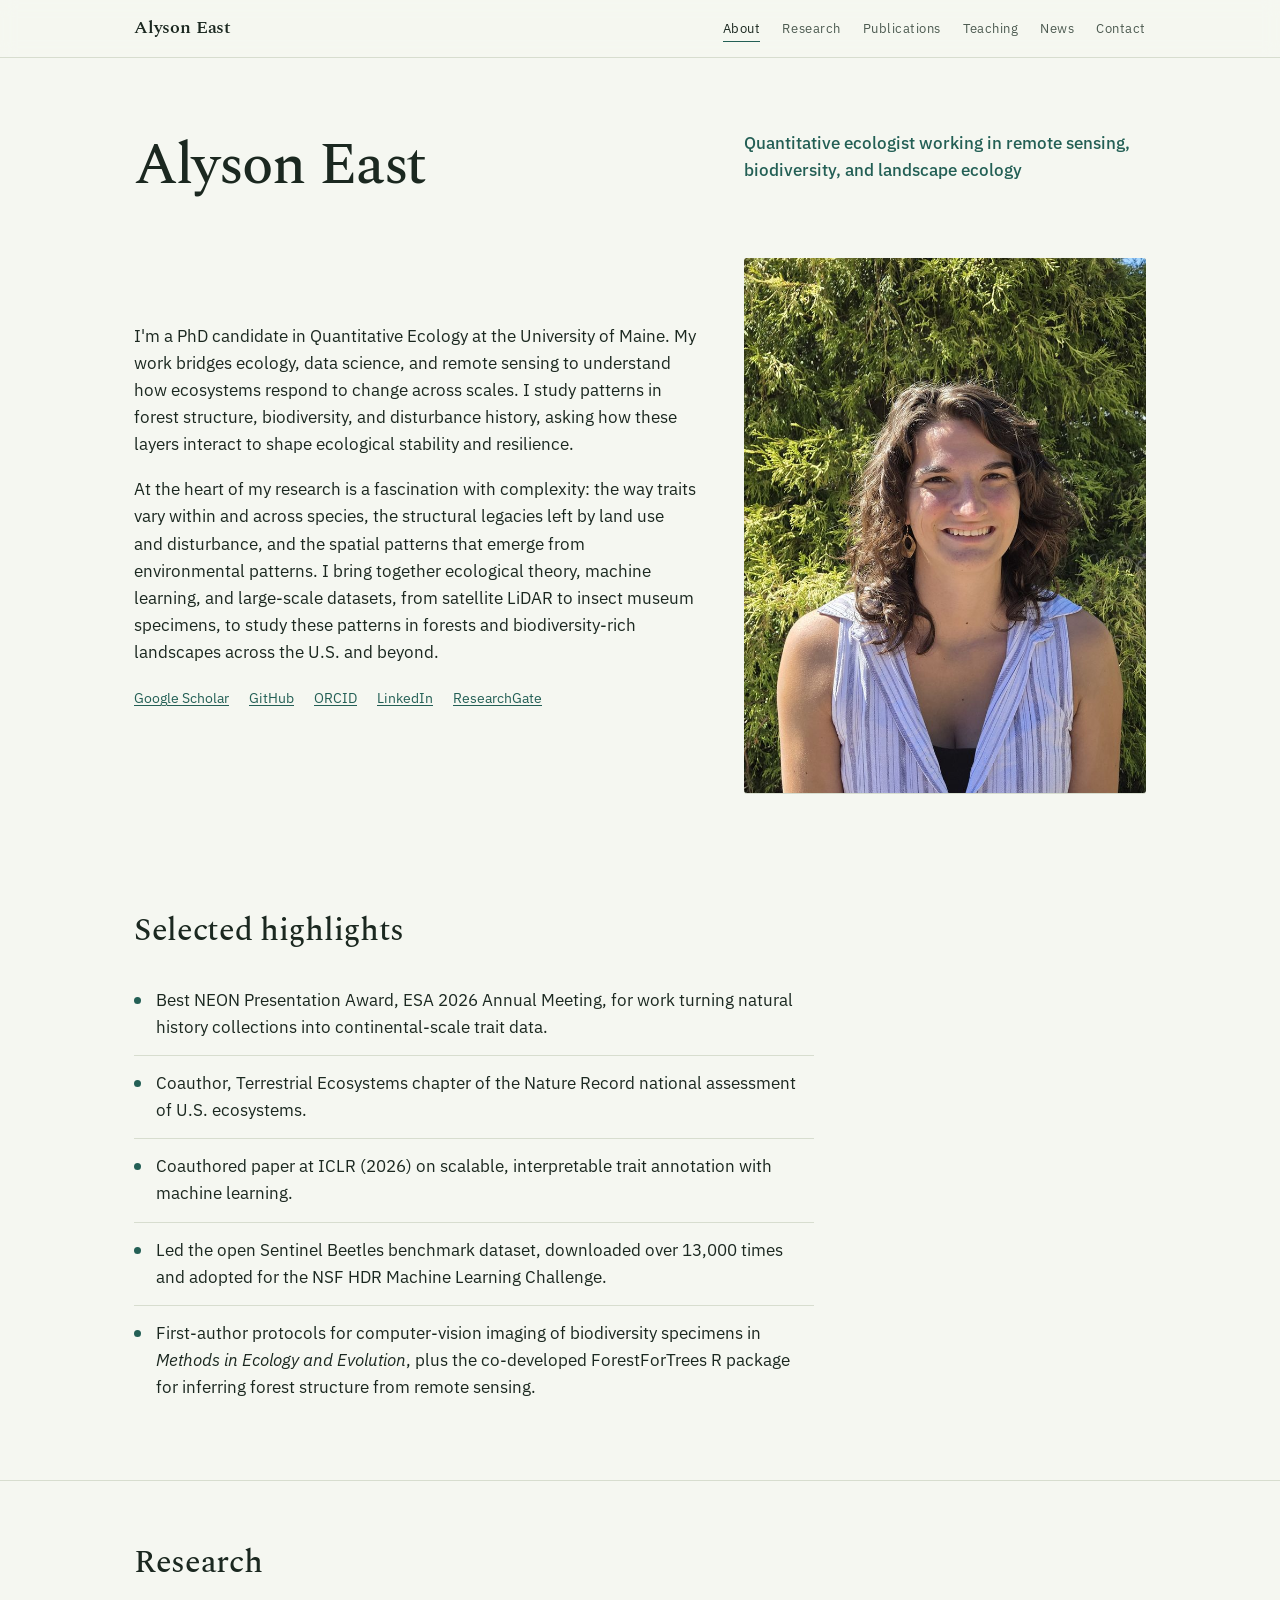
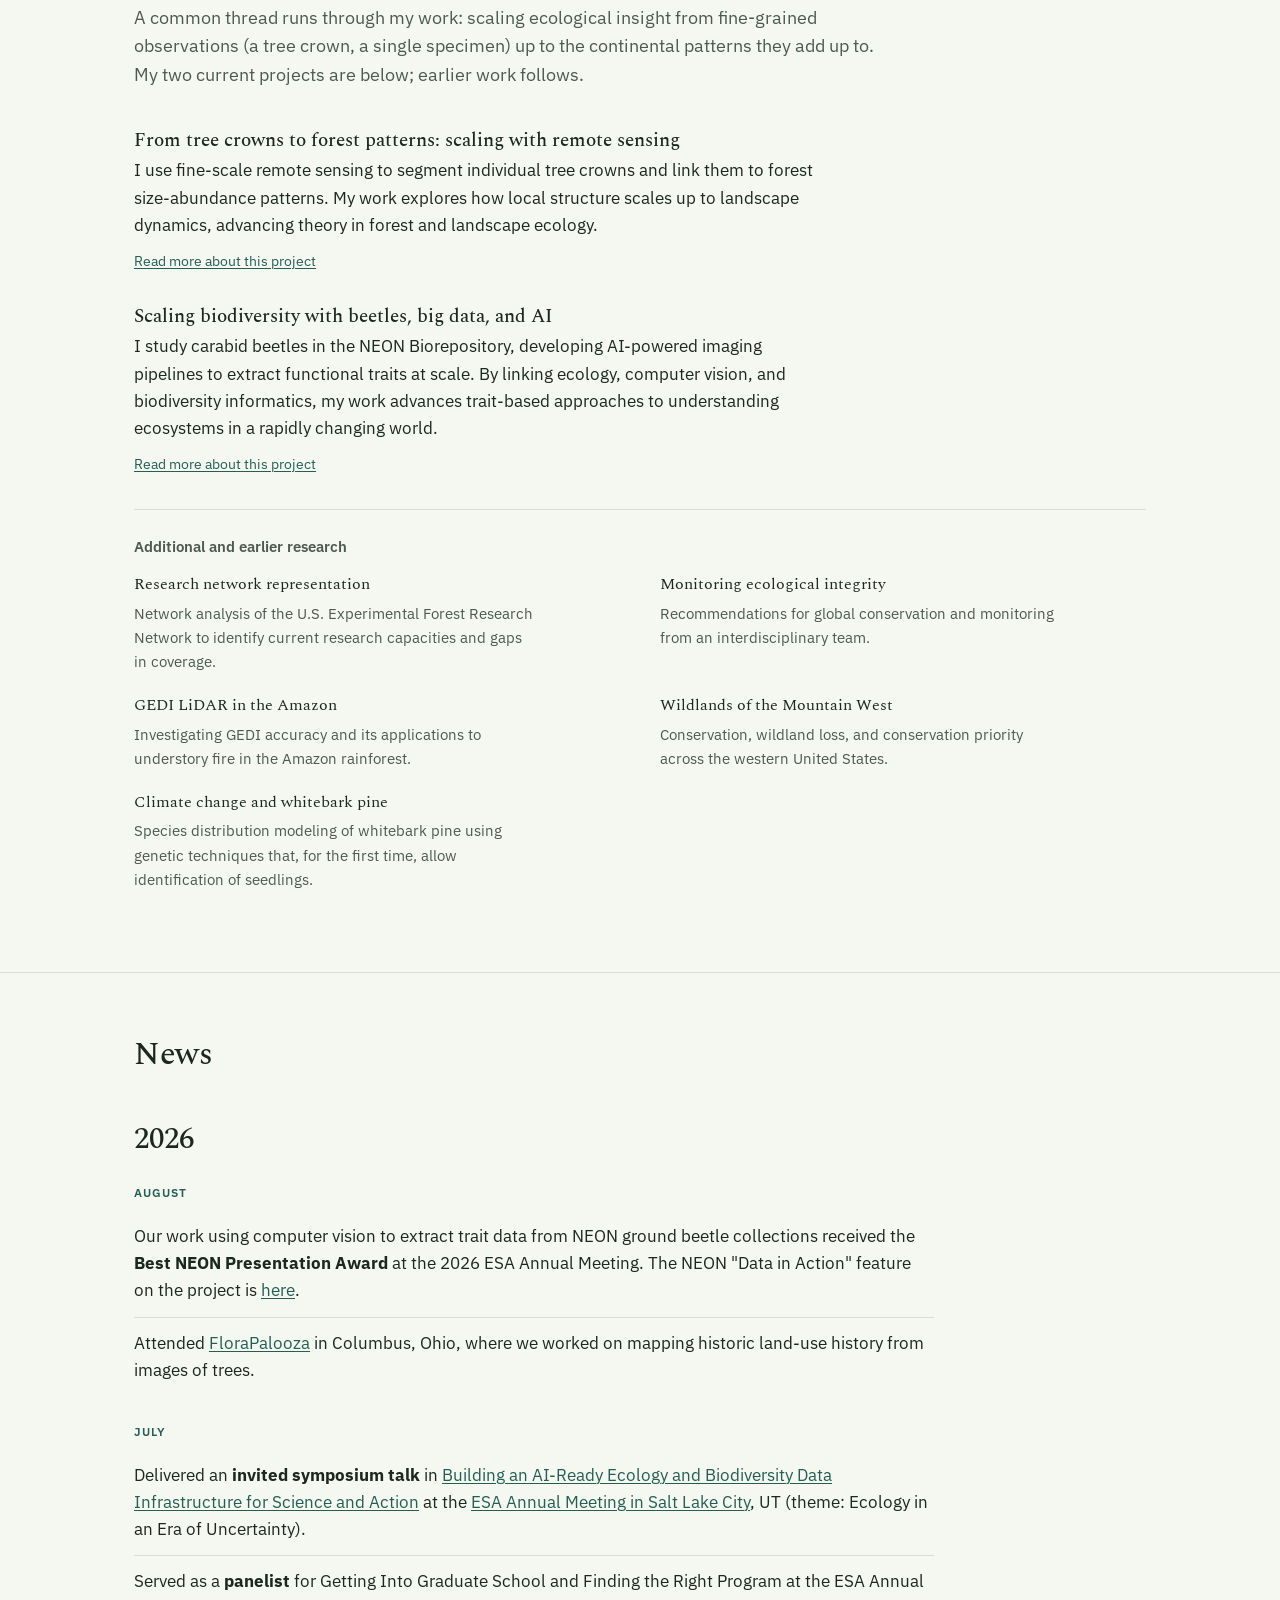
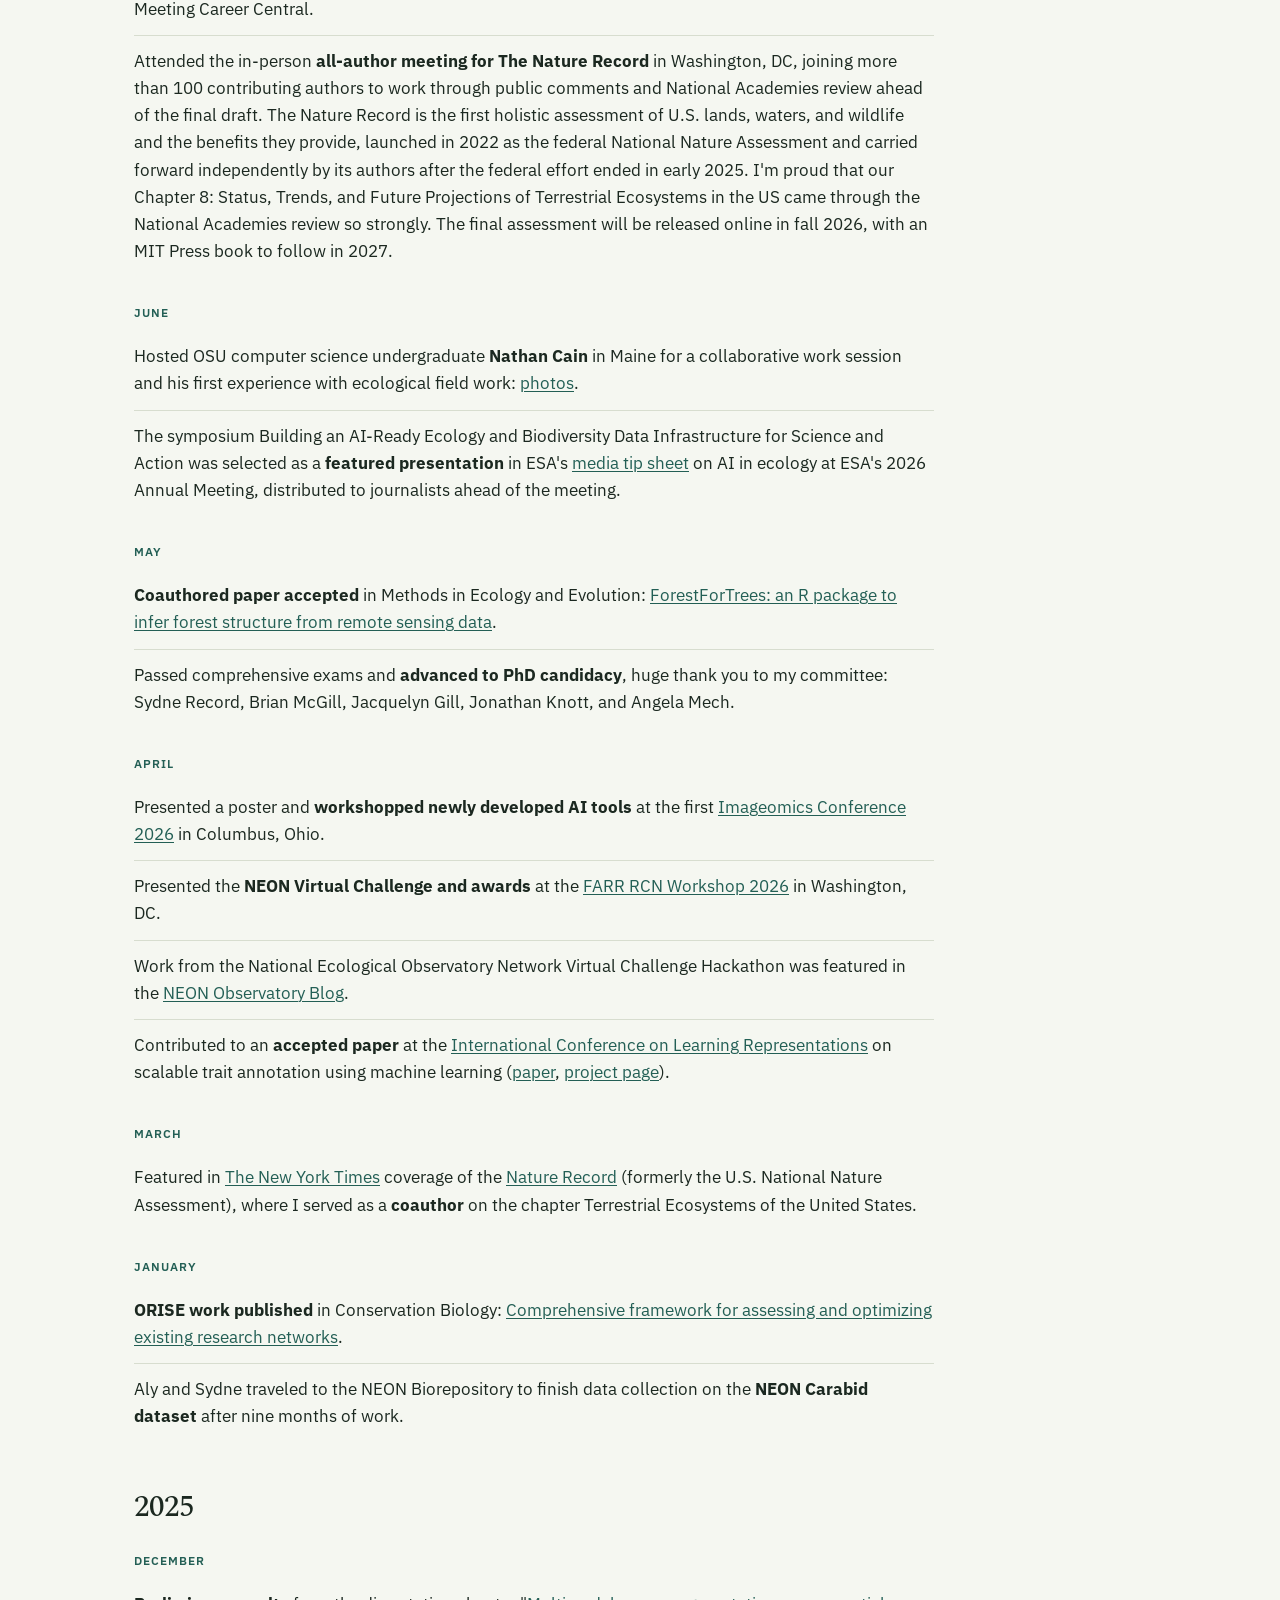
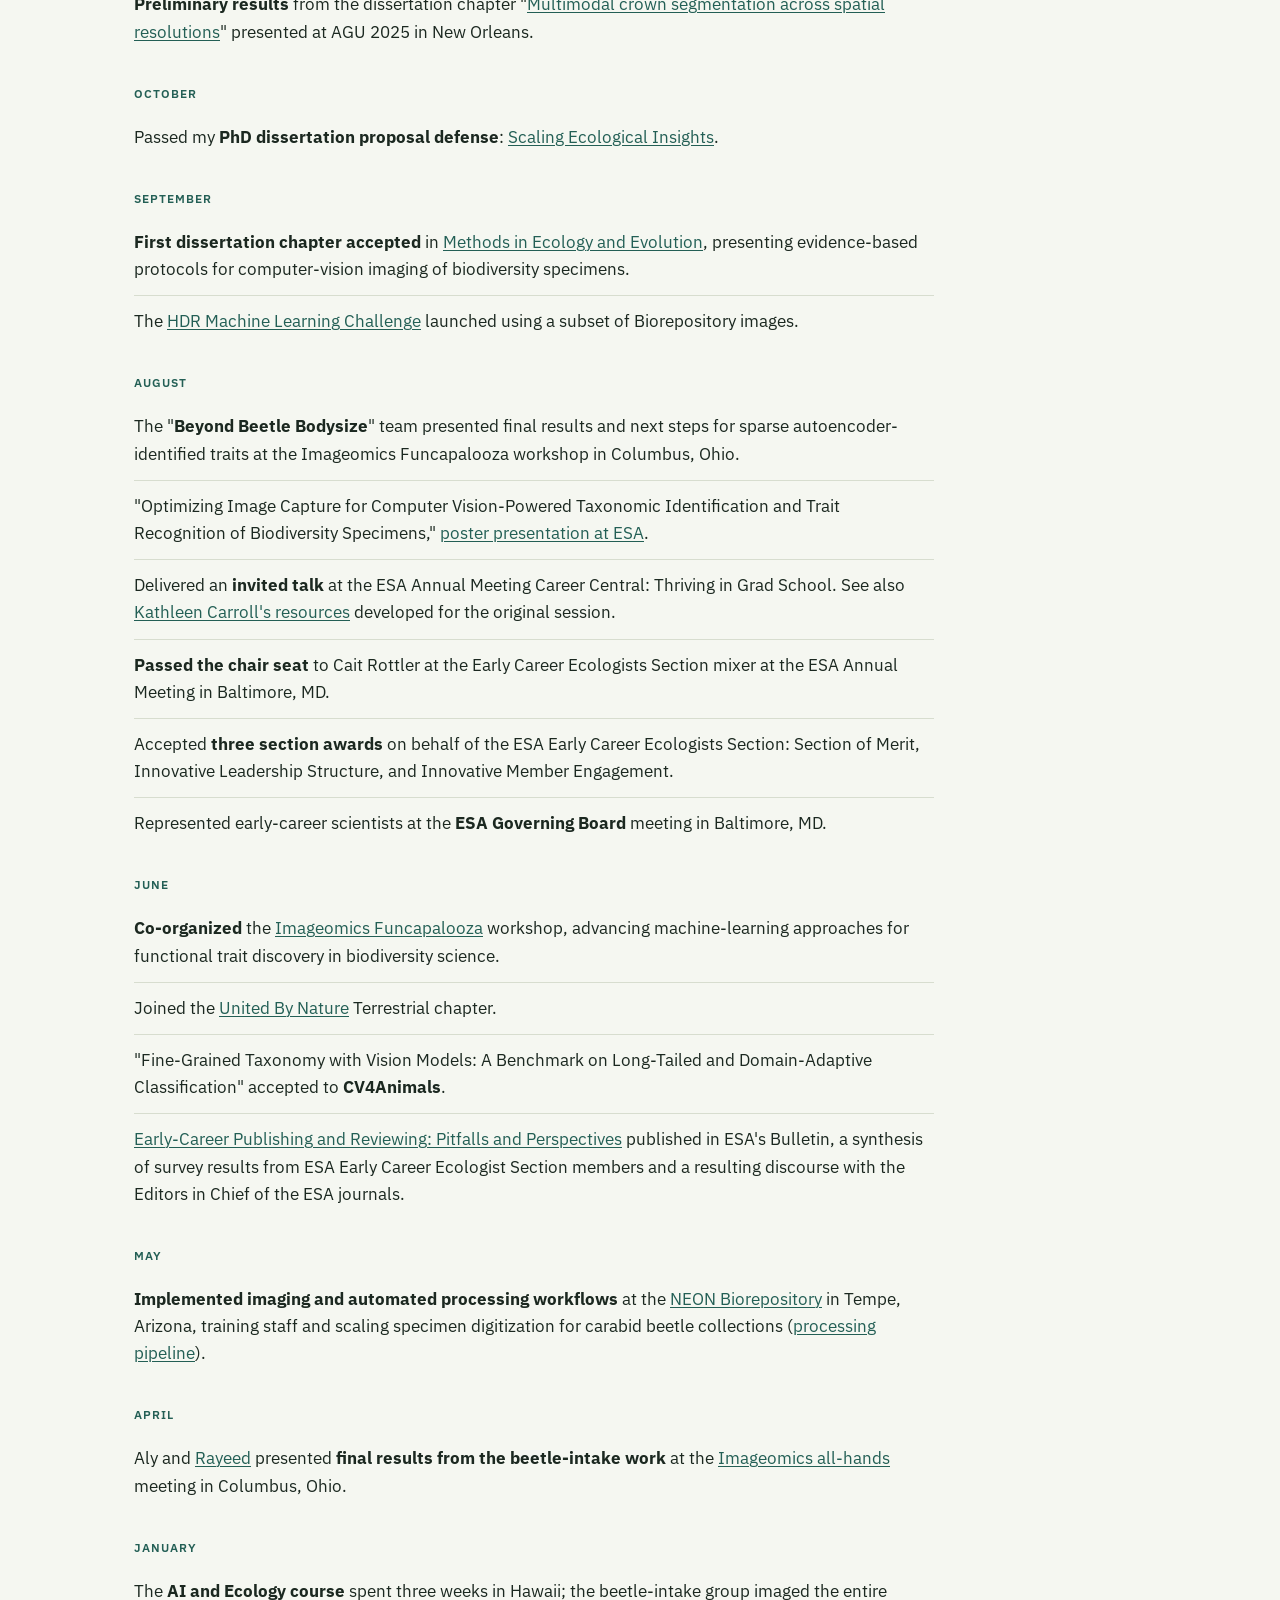
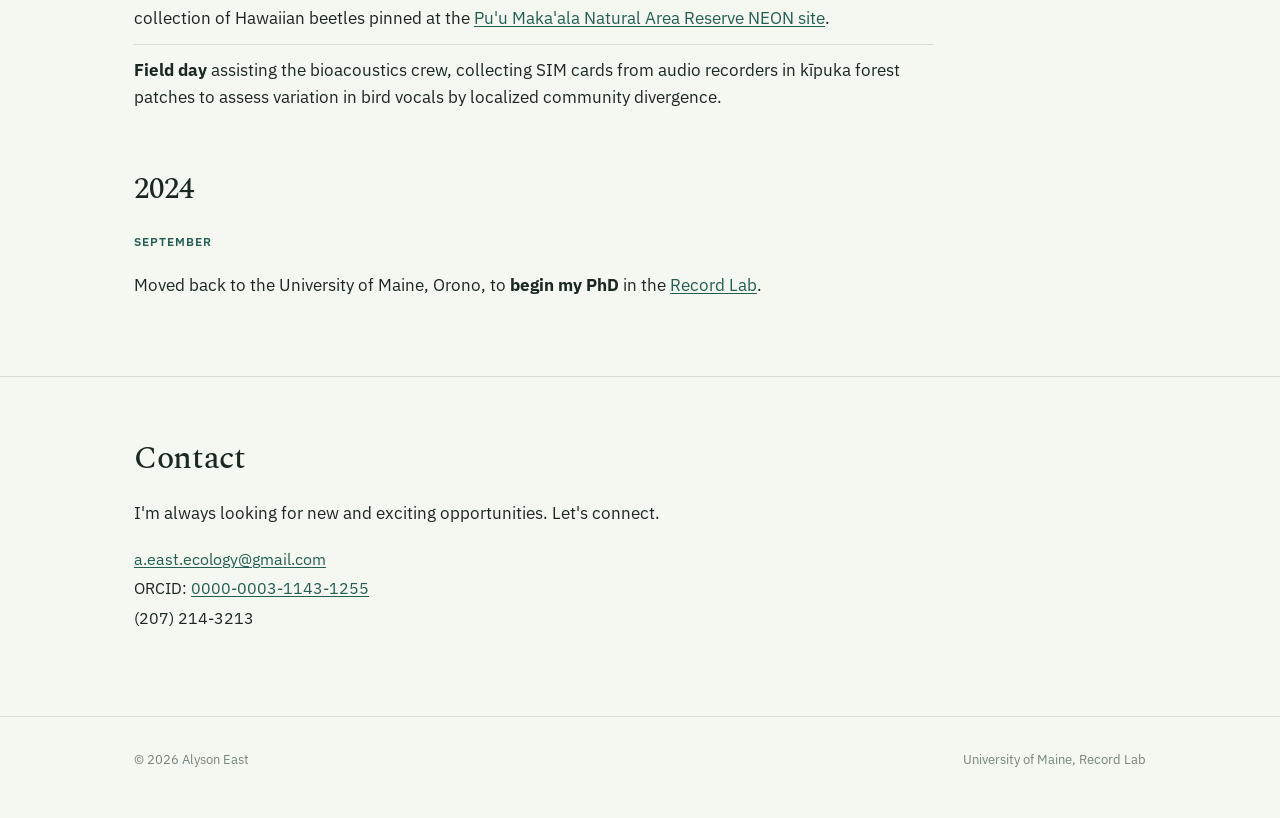
==== index.html @ 5e9f3557 "add photos" ====
<!DOCTYPE html>
<html lang="en">
<head>
  <meta charset="utf-8">
  <meta name="viewport" content="width=device-width, initial-scale=1">
  <title>Alyson East, Quantitative Ecologist</title>
  <meta name="description" content="Alyson East is a PhD candidate in Quantitative Ecology at the University of Maine, bridging ecology, data science, and remote sensing to study how ecosystems respond to change across scales.">

  <meta property="og:type" content="website">
  <meta property="og:title" content="Alyson East, Quantitative Ecologist">
  <meta property="og:description" content="Bridging ecology, data science, and remote sensing to study how ecosystems respond to change across scales.">

  <link rel="preconnect" href="https://fonts.googleapis.com">
  <link rel="preconnect" href="https://fonts.gstatic.com" crossorigin>
  <link href="https://fonts.googleapis.com/css2?family=Spectral:ital,wght@0,400;0,500;0,600;1,400&family=IBM+Plex+Sans:wght@400;500;600&display=swap" rel="stylesheet">
  <link rel="stylesheet" href="style.css">
</head>
<body>
<a class="skip" href="#main">Skip to content</a>

<nav class="site-nav">
  <div class="wrap">
    <a class="brand" href="index.html">Alyson East</a>
    <div class="nav-links">
      <a href="#about" aria-current="page">About</a>
      <a href="#research">Research</a>
      <a href="publications.html">Publications</a>
      <a href="teaching.html">Teaching</a>
      <a href="#news">News</a>
      <a href="#contact">Contact</a>
    </div>
  </div>
</nav>

<main id="main">

  <!-- ================= HERO / ABOUT =================
       Single-column by default. To show a photo beside the text, add
       assets/portrait.jpg to the repo and follow the two-column note in README.md. -->
  <header class="hero" id="about">
    <div class="wrap hero-grid">
      <h1 class="hero-reveal">Alyson East</h1>
      <p class="role hero-reveal d1">Quantitative ecologist working in remote sensing, biodiversity, and landscape ecology</p>
      <div class="hero-reveal d2">
        <p>I'm a PhD candidate in Quantitative Ecology at the University of Maine. My work bridges
           ecology, data science, and remote sensing to understand how ecosystems respond to change
           across scales. I study patterns in forest structure, biodiversity, and disturbance history,
           asking how these layers interact to shape ecological stability and resilience.</p>
        <p>At the heart of my research is a fascination with complexity: the way traits vary within and
           across species, the structural legacies left by land use and disturbance, and the spatial
           patterns that emerge from environmental patterns. I bring together ecological theory,
           machine learning, and large-scale datasets, from satellite LiDAR to insect museum specimens,
           to study these patterns in forests and biodiversity-rich landscapes across the U.S. and beyond.</p>
        <ul class="links">
          <li><a href="https://scholar.google.com/citations?user=2fB4-EgAAAAJ&hl=en">Google Scholar</a></li>
          <li><a href="https://github.com/AlysonEast">GitHub</a></li>
          <li><a href="https://orcid.org/0000-0003-1143-1255">ORCID</a></li>
          <li><a href="https://www.linkedin.com/in/alyson-east/">LinkedIn</a></li>
          <li><a href="https://www.researchgate.net/profile/Alyson-East-2">ResearchGate</a></li>
        </ul>
      </div>
      <div><img class="hero-photo" src="assets/portrait.jpg" alt="Alyson East"
           onerror="this.style.display='none'"></div>
    </div>
  </header>

  <!-- ================= HIGHLIGHTS ================= -->
  <section id="highlights">
    <div class="wrap">
      <h2>Selected highlights</h2>
      <ul class="highlights">
        <li>Best NEON Presentation Award, ESA 2026 Annual Meeting, for work turning natural history
            collections into continental-scale trait data.</li>
        <li>Coauthor, Terrestrial Ecosystems chapter of the Nature Record national assessment of U.S.
            ecosystems.</li>
        <li>Coauthored paper at ICLR (2026) on scalable, interpretable trait annotation with machine
            learning.</li>
        <li>Led the open Sentinel Beetles benchmark dataset, downloaded over 13,000 times and adopted
            for the NSF HDR Machine Learning Challenge.</li>
        <li>First-author protocols for computer-vision imaging of biodiversity specimens in
            <em>Methods in Ecology and Evolution</em>, plus the co-developed ForestForTrees R package
            for inferring forest structure from remote sensing.</li>
      </ul>
    </div>
  </section>

  <!-- ================= RESEARCH ================= -->
  <section id="research">
    <div class="wrap">
      <h2>Research</h2>
      <p class="lead research-lede narrow">A common thread runs through my work: scaling ecological
        insight from fine-grained observations (a tree crown, a single specimen) up to the continental
        patterns they add up to. My two current projects are below; earlier work follows.</p>

      <div class="rblock">
        <h3>From tree crowns to forest patterns: scaling with remote sensing</h3>
        <p>I use fine-scale remote sensing to segment individual tree crowns and link them to forest
           size-abundance patterns. My work explores how local structure scales up to landscape
           dynamics, advancing theory in forest and landscape ecology.</p>
        <a class="readmore" href="research-forest-scaling.html">Read more about this project</a>
      </div>

      <div class="rblock">
        <h3>Scaling biodiversity with beetles, big data, and AI</h3>
        <p>I study carabid beetles in the NEON Biorepository, developing AI-powered imaging pipelines to
           extract functional traits at scale. By linking ecology, computer vision, and biodiversity
           informatics, my work advances trait-based approaches to understanding ecosystems in a rapidly
           changing world.</p>
        <a class="readmore" href="research-beetles.html">Read more about this project</a>
      </div>

      <div class="more-research">
        <h3>Additional and earlier research</h3>
        <dl class="more-list">
          <div>
            <dt>Research network representation</dt>
            <dd>Network analysis of the U.S. Experimental Forest Research Network to identify current
                research capacities and gaps in coverage.</dd>
          </div>
          <div>
            <dt>Monitoring ecological integrity</dt>
            <dd>Recommendations for global conservation and monitoring from an interdisciplinary team.</dd>
          </div>
          <div>
            <dt>GEDI LiDAR in the Amazon</dt>
            <dd>Investigating GEDI accuracy and its applications to understory fire in the Amazon
                rainforest.</dd>
          </div>
          <div>
            <dt>Wildlands of the Mountain West</dt>
            <dd>Conservation, wildland loss, and conservation priority across the western United States.</dd>
          </div>
          <div>
            <dt>Climate change and whitebark pine</dt>
            <dd>Species distribution modeling of whitebark pine using genetic techniques that, for the
                first time, allow identification of seedlings.</dd>
          </div>
        </dl>
      </div>
    </div>
  </section>

  <!-- ================= NEWS =================
       To add an update: copy one <li>, edit it, keep the newest at the top of its month. -->
  <section id="news">
    <div class="wrap">
      <h2>News</h2>

      <h3 class="news-year">2026</h3>

      <div class="news-month">August</div>
      <ul class="news-list">
        <li>Our work using computer vision to extract trait data from NEON ground beetle collections
            received the <strong>Best NEON Presentation Award</strong> at the 2026 ESA Annual Meeting. The NEON "Data in
            Action" feature on the project is
            <a href="https://www.neonscience.org/impact/observatory-blog/can-ai-unlock-hidden-data-biological-collections">here</a>.</li>
        <li>Attended <a href="https://github.com/Imageomics/FloraPalooza-2026/wiki">FloraPalooza</a> in
            Columbus, Ohio, where we worked on mapping historic land-use history from images of trees.</li>
      </ul>

      <div class="news-month">July</div>
      <ul class="news-list">
        <li>Delivered an <strong>invited symposium talk</strong> in
            <a href="https://planion.events/e/esa/am2026/sessions/818613/">Building an AI-Ready Ecology
            and Biodiversity Data Infrastructure for Science and Action</a> at the
            <a href="https://esa.org/saltlake2026/">ESA Annual Meeting in Salt Lake City</a>, UT
            (theme: Ecology in an Era of Uncertainty).</li>
        <li>Served as a <strong>panelist</strong> for Getting Into Graduate School and Finding the Right Program at the
            ESA Annual Meeting Career Central.</li>
        <li>Attended the in-person <strong>all-author meeting for The Nature Record</strong> in Washington, DC, joining
            more than 100 contributing authors to work through public comments and National Academies
            review ahead of the final draft. The Nature Record is the first holistic assessment of U.S.
            lands, waters, and wildlife and the benefits they provide, launched in 2022 as the federal
            National Nature Assessment and carried forward independently by its authors after the federal
            effort ended in early 2025. I'm proud that our Chapter 8: Status, Trends, and Future
            Projections of Terrestrial Ecosystems in the US came through the National Academies review so
            strongly. The final assessment will be released online in fall 2026, with an MIT Press book
            to follow in 2027.</li>
      </ul>

      <div class="news-month">June</div>
      <ul class="news-list">
        <li>Hosted OSU computer science undergraduate <strong>Nathan Cain</strong> in Maine for a collaborative work
            session and his first experience with ecological field work:
            <a href="https://flic.kr/s/aHBqjCYD6N">photos</a>.</li>
        <li>The symposium Building an AI-Ready Ecology and Biodiversity Data Infrastructure for Science
            and Action was selected as a <strong>featured presentation</strong> in ESA's
            <a href="https://esa.org/blog/2026/06/25/media-tip-sheet-ai-in-ecology-at-esas-2026-annual-meeting/">media
            tip sheet</a> on AI in ecology at ESA's 2026 Annual Meeting, distributed to journalists
            ahead of the meeting.</li>
      </ul>

      <div class="news-month">May</div>
      <ul class="news-list">
        <li><strong>Coauthored paper accepted</strong> in Methods in Ecology and Evolution:
            <a href="https://besjournals.onlinelibrary.wiley.com/doi/10.1111/2041-210x.70309">ForestForTrees:
            an R package to infer forest structure from remote sensing data</a>.</li>
        <li>Passed comprehensive exams and <strong>advanced to PhD candidacy</strong>, huge thank you to my committee:
            Sydne Record, Brian McGill, Jacquelyn Gill, Jonathan Knott, and Angela Mech.</li>
      </ul>

      <div class="news-month">April</div>
      <ul class="news-list">
        <li>Presented a poster and <strong>workshopped newly developed AI tools</strong> at the first
            <a href="https://imageomics.osu.edu/conference-main">Imageomics Conference 2026</a> in
            Columbus, Ohio.</li>
        <li>Presented the <strong>NEON Virtual Challenge and awards</strong> at the
            <a href="https://www.farr-rcn.org/workshop26">FARR RCN Workshop 2026</a> in Washington, DC.</li>
        <li>Work from the National Ecological Observatory Network Virtual Challenge Hackathon was featured
            in the
            <a href="https://www.neonscience.org/impact/observatory-blog/neon-live-virtual-challenge-hackathon-brings-data-science-and-ecology-0">NEON
            Observatory Blog</a>.</li>
        <li>Contributed to an <strong>accepted paper</strong> at the
            <a href="https://iclr.cc/">International Conference on Learning Representations</a> on scalable
            trait annotation using machine learning
            (<a href="https://arxiv.org/pdf/2604.01619">paper</a>,
            <a href="https://osu-nlp-group.github.io/sae-trait-annotation/">project page</a>).</li>
      </ul>

      <div class="news-month">March</div>
      <ul class="news-list">
        <li>Featured in <a href="https://www.nytimes.com/2026/03/05/climate/trump-nature-assessment.html">The
            New York Times</a> coverage of the <a href="https://naturerecord.org/">Nature Record</a>
            (formerly the U.S. National Nature Assessment), where I served as a <strong>coauthor</strong> on the chapter
            Terrestrial Ecosystems of the United States.</li>
      </ul>

      <div class="news-month">January</div>
      <ul class="news-list">
        <li><strong>ORISE work published</strong> in Conservation Biology:
            <a href="https://conbio.onlinelibrary.wiley.com/doi/full/10.1111/cobi.70202">Comprehensive
            framework for assessing and optimizing existing research networks</a>.</li>
        <li>Aly and Sydne traveled to the NEON Biorepository to finish data collection on the <strong>NEON
            Carabid dataset</strong> after nine months of work.</li>
      </ul>

      <h3 class="news-year">2025</h3>

      <div class="news-month">December</div>
      <ul class="news-list">
        <li><strong>Preliminary results</strong> from the dissertation chapter
            "<a href="https://agu.confex.com/agu/agu25/meetingapp.cgi/Paper/1958098">Multimodal crown
            segmentation across spatial resolutions</a>" presented at AGU 2025 in New Orleans.</li>
      </ul>

      <div class="news-month">October</div>
      <ul class="news-list">
        <li>Passed my <strong>PhD dissertation proposal defense</strong>:
            <a href="https://video.maine.edu/media/Alyson+East+Proposal+10-20-25/1_z34ajimf/370924972">Scaling
            Ecological Insights</a>.</li>
      </ul>

      <div class="news-month">September</div>
      <ul class="news-list">
        <li><strong>First dissertation chapter accepted</strong> in
            <a href="https://besjournals.onlinelibrary.wiley.com/doi/10.1111/2041-210X.70140">Methods in
            Ecology and Evolution</a>, presenting evidence-based protocols for computer-vision imaging of
            biodiversity specimens.</li>
        <li>The <a href="https://www.nsfhdr.org/mlchallenge">HDR Machine Learning Challenge</a> launched
            using a subset of Biorepository images.</li>
      </ul>

      <div class="news-month">August</div>
      <ul class="news-list">
        <li>The "<strong>Beyond Beetle Bodysize</strong>" team presented final results and next steps for sparse
            autoencoder-identified traits at the Imageomics Funcapalooza workshop in Columbus, Ohio.</li>
        <li>"Optimizing Image Capture for Computer Vision-Powered Taxonomic Identification and Trait
            Recognition of Biodiversity Specimens,"
            <a href="https://flic.kr/p/2roYvqJ">poster presentation at ESA</a>.</li>
        <li>Delivered an <strong>invited talk</strong> at the ESA Annual Meeting Career Central: Thriving in Grad School.
            See also <a href="https://www.connectivityandconservation.com/grad-school-resources">Kathleen
            Carroll's resources</a> developed for the original session.</li>
        <li><strong>Passed the chair seat</strong> to Cait Rottler at the Early Career Ecologists Section mixer at the ESA
            Annual Meeting in Baltimore, MD.</li>
        <li>Accepted <strong>three section awards</strong> on behalf of the ESA Early Career Ecologists Section: Section of
            Merit, Innovative Leadership Structure, and Innovative Member Engagement.</li>
        <li>Represented early-career scientists at the <strong>ESA Governing Board</strong> meeting in Baltimore, MD.</li>
      </ul>

      <div class="news-month">June</div>
      <ul class="news-list">
        <li><strong>Co-organized</strong> the
            <a href="https://imageomics.osu.edu/news/2025/06/bring-data-funk-funcapalooza-2025-workshop-announced">Imageomics
            Funcapalooza</a> workshop, advancing machine-learning approaches for functional trait
            discovery in biodiversity science.</li>
        <li>Joined the <a href="https://weareunitedbynature.org/">United By Nature</a> Terrestrial chapter.</li>
        <li>"Fine-Grained Taxonomy with Vision Models: A Benchmark on Long-Tailed and Domain-Adaptive
            Classification" accepted to <strong>CV4Animals</strong>.</li>
        <li><a href="https://esajournals.onlinelibrary.wiley.com/doi/10.1002/bes2.70023">Early-Career
            Publishing and Reviewing: Pitfalls and Perspectives</a> published in ESA's Bulletin, a
            synthesis of survey results from ESA Early Career Ecologist Section members and a resulting
            discourse with the Editors in Chief of the ESA journals.</li>
      </ul>

      <div class="news-month">May</div>
      <ul class="news-list">
        <li><strong>Implemented imaging and automated processing workflows</strong> at the
            <a href="https://biorepo.neonscience.org/portal/index.php">NEON Biorepository</a> in Tempe,
            Arizona, training staff and scaling specimen digitization for carabid beetle collections
            (<a href="https://github.com/Imageomics/CarabidImaging">processing pipeline</a>).</li>
      </ul>

      <div class="news-month">April</div>
      <ul class="news-list">
        <li>Aly and <a href="https://smrayeed.github.io/">Rayeed</a> presented <strong>final results from the beetle-intake work</strong> at the <a href="https://imageomics.osu.edu/allhands">Imageomics all-hands</a>
            meeting in Columbus, Ohio.</li>
      </ul>

      <div class="news-month">January</div>
      <ul class="news-list">
        <li>The <strong>AI and Ecology course</strong> spent three weeks in Hawaii; the beetle-intake group imaged the
            entire collection of Hawaiian beetles pinned at the
            <a href="https://www.neonscience.org/field-sites/puum">Pu'u Maka'ala Natural Area Reserve NEON
            site</a>.</li>
        <li><strong>Field day</strong> assisting the bioacoustics crew, collecting SIM cards from audio recorders in kīpuka
            forest patches to assess variation in bird vocals by localized community divergence.</li>
      </ul>

      <h3 class="news-year">2024</h3>

      <div class="news-month">September</div>
      <ul class="news-list">
        <li>Moved back to the University of Maine, Orono, to <strong>begin my PhD</strong> in the
            <a href="https://sites.google.com/maine.edu/record-lab">Record Lab</a>.</li>
      </ul>
    </div>
  </section>

  <!-- ================= CONTACT ================= -->
  <section id="contact" class="contact">
    <div class="wrap">
      <h2>Contact</h2>
      <p>I'm always looking for new and exciting opportunities. Let's connect.</p>
      <p class="lines">
        <a href="mailto:a.east.ecology@gmail.com">a.east.ecology@gmail.com</a><br>
        ORCID: <a href="https://orcid.org/0000-0003-1143-1255">0000-0003-1143-1255</a><br>
        (207) 214-3213
      </p>
    </div>
  </section>

</main>

<footer>
  <div class="wrap">
    <span>&copy; <span id="year"></span> Alyson East</span>
    <span>University of Maine, Record Lab</span>
  </div>
</footer>

<script>document.getElementById('year').textContent = new Date().getFullYear();</script>
</body>
</html>
---- style.css ----
/* =========================================================
   Alyson East — personal site
   One stylesheet drives every page. Edit tokens below to
   restyle the whole site at once.
   ========================================================= */

:root {
  --paper:      #f5f7f1;  /* cool herbarium-paper background */
  --paper-deep: #ecefe4;  /* slightly recessed panels        */
  --surface:    #ffffff;  /* raised surfaces, photos          */
  --ink:        #1b2820;  /* deep forest / carabid green-black */
  --ink-soft:   #4c5a50;  /* secondary text                   */
  --ink-faint:  #78857b;  /* captions, dates                  */
  --line:       #d7ddcf;  /* hairline dividers                */
  --accent:     #235f55;  /* spruce-teal: links, interaction  */
  --accent-deep:#143f38;  /* hover / active                   */

  --measure: 68ch;        /* prose line length                */
  --serif: "Spectral", Georgia, "Times New Roman", serif;
  --sans: "IBM Plex Sans", -apple-system, BlinkMacSystemFont, "Segoe UI", sans-serif;

  --wrap: 1060px;
}

/* ---------- reset-ish ---------- */
*, *::before, *::after { box-sizing: border-box; }
html { -webkit-text-size-adjust: 100%; scroll-behavior: smooth; }
body {
  margin: 0;
  background: var(--paper);
  color: var(--ink);
  font-family: var(--sans);
  font-size: 17px;
  line-height: 1.6;
  -webkit-font-smoothing: antialiased;
  text-rendering: optimizeLegibility;
}
@media (prefers-reduced-motion: reduce) {
  html { scroll-behavior: auto; }
  * { animation: none !important; transition: none !important; }
}

img { max-width: 100%; display: block; }
a {
  color: var(--accent);
  text-decoration: underline;
  text-underline-offset: 2px;
  text-decoration-thickness: 1px;
  transition: color .15s ease;
}
a:hover { color: var(--accent-deep); }
a:focus-visible {
  outline: 2px solid var(--accent);
  outline-offset: 2px;
  border-radius: 2px;
}

/* ---------- layout ---------- */
.wrap { width: 100%; max-width: var(--wrap); margin: 0 auto; padding: 0 24px; }
.narrow { max-width: var(--measure); }

section { padding: 64px 0; border-top: 1px solid var(--line); }
section:first-of-type { border-top: 0; }

/* ---------- type ---------- */
h1, h2, h3 { font-family: var(--serif); font-weight: 500; color: var(--ink); line-height: 1.15; }
h2 {
  font-size: clamp(1.5rem, 1.1rem + 1.6vw, 2rem);
  margin: 0 0 1.4rem;
  letter-spacing: -0.01em;
}
h3 { font-size: 1.2rem; margin: 0 0 .4rem; }
p { margin: 0 0 1.1rem; max-width: var(--measure); }
.lead { font-size: 1.12rem; color: var(--ink-soft); }

/* ---------- nav ---------- */
.site-nav {
  position: sticky; top: 0; z-index: 50;
  background: color-mix(in srgb, var(--paper) 88%, transparent);
  backdrop-filter: saturate(140%) blur(8px);
  border-bottom: 1px solid var(--line);
}
.site-nav .wrap {
  display: flex; align-items: baseline; justify-content: space-between;
  gap: 20px; padding-top: 14px; padding-bottom: 14px; flex-wrap: wrap;
}
.brand {
  font-family: var(--serif); font-size: 1.15rem; font-weight: 600;
  color: var(--ink); text-decoration: none; letter-spacing: -0.01em;
  white-space: nowrap;
}
.brand:hover { color: var(--ink); }
.nav-links { display: flex; gap: 22px; flex-wrap: wrap; }
.nav-links a {
  font-size: .82rem; letter-spacing: .04em; color: var(--ink-soft);
  text-decoration: none; padding-bottom: 2px; border-bottom: 1px solid transparent;
}
.nav-links a:hover,
.nav-links a[aria-current="page"] { color: var(--ink); border-bottom-color: var(--accent); }

/* ---------- hero ---------- */
.hero { padding-top: 72px; padding-bottom: 56px; }
.hero-grid {
  display: grid; grid-template-columns: 1.4fr 1fr; gap: 48px; align-items: center;
}
.hero h1 {
  font-size: clamp(2.4rem, 1.4rem + 3.4vw, 3.6rem);
  margin: 0 0 .5rem; letter-spacing: -0.02em;
}
.role {
  font-family: var(--sans); font-size: 1.05rem; color: var(--accent);
  font-weight: 500; margin: 0 0 1.6rem;
}
.hero-photo {
  border-radius: 3px;
  aspect-ratio: 3 / 4;
  object-fit: cover;
  width: 100%;
  background: var(--paper-deep);
  box-shadow: 0 1px 0 var(--line);
}
.hero-reveal { opacity: 0; transform: translateY(10px); animation: rise .7s ease forwards; }
.hero-reveal.d1 { animation-delay: .05s; }
.hero-reveal.d2 { animation-delay: .16s; }
@keyframes rise { to { opacity: 1; transform: none; } }
@media (prefers-reduced-motion: reduce) {
  .hero-reveal { opacity: 1; transform: none; }
}

/* ---------- link row ---------- */
.links { display: flex; flex-wrap: wrap; gap: 6px 20px; margin-top: 4px; list-style: none; padding: 0; }
.links a { font-size: .9rem; }

/* ---------- highlights ---------- */
.highlights { list-style: none; margin: 0; padding: 0; max-width: var(--measure); }
.highlights li {
  padding: 14px 0 14px 22px; position: relative; border-bottom: 1px solid var(--line);
}
.highlights li:last-child { border-bottom: 0; }
.highlights li::before {
  content: ""; position: absolute; left: 0; top: 24px;
  width: 7px; height: 7px; background: var(--accent); border-radius: 50%;
}

/* ---------- research ---------- */
.research-lede { margin-bottom: 40px; }
.area { display: grid; grid-template-columns: 200px 1fr; gap: 28px; margin-bottom: 40px; align-items: start; }
.area:last-child { margin-bottom: 0; }
.area img { border-radius: 3px; aspect-ratio: 5 / 4; object-fit: cover; background: var(--paper-deep); }
.area .body { max-width: var(--measure); }
.area h3 { margin-bottom: .5rem; }
.area p { margin-bottom: 0; }

.more-research { margin-top: 8px; border-top: 1px solid var(--line); padding-top: 28px; }
.more-research h3 { font-family: var(--sans); font-size: .95rem; font-weight: 600; color: var(--ink-soft); margin-bottom: 1rem; }
.more-list { display: grid; grid-template-columns: repeat(2, 1fr); gap: 20px 40px; }
.more-list dt { font-family: var(--serif); font-size: 1.02rem; margin-bottom: 2px; }
.more-list dd { margin: 0 0 0 0; color: var(--ink-soft); font-size: .95rem; }
.more-list > div { max-width: 40ch; }

/* ---------- publications ---------- */
.pub-list { list-style: none; margin: 0; padding: 0; counter-reset: none; }
.pub-list li { padding: 16px 0; border-bottom: 1px solid var(--line); max-width: 82ch; }
.pub-list li:last-child { border-bottom: 0; }
.pub-authors { }
.pub-authors .me { font-weight: 600; }
.pub-title { font-family: var(--serif); font-size: 1.08rem; }
.pub-venue { color: var(--ink-soft); font-style: italic; }
.pub-meta { font-size: .82rem; color: var(--ink-faint); }
.year-head {
  font-family: var(--sans); font-weight: 600; font-size: .8rem;
  letter-spacing: .06em; color: var(--ink-faint);
  margin: 34px 0 10px; padding-bottom: 6px; border-bottom: 1px solid var(--ink);
}
.year-head:first-of-type { margin-top: 0; }

/* ---------- teaching ---------- */
.course { padding: 20px 0; border-bottom: 1px solid var(--line); }
.course:last-child { border-bottom: 0; }
.course h3 { margin-bottom: .2rem; }
.course .where { font-size: .85rem; color: var(--ink-faint); margin-bottom: .5rem; }
.course p { margin-bottom: 0; }

/* ---------- news ---------- */
.news-year { font-family: var(--serif); font-size: 1.9rem; margin: 48px 0 4px; }
.news-year:first-child { margin-top: 0; }
.news-month {
  font-family: var(--sans); font-weight: 600; font-size: .78rem;
  letter-spacing: .08em; color: var(--accent); text-transform: uppercase;
  margin: 26px 0 8px;
}
.news-list { list-style: none; margin: 0; padding: 0; }
.news-list li { padding: 12px 0; border-bottom: 1px solid var(--line); max-width: 80ch; }
.news-list li:last-child { border-bottom: 0; }

/* ---------- contact / footer ---------- */
.contact p { max-width: var(--measure); }
.contact .lines { font-size: .98rem; line-height: 1.9; }
footer {
  border-top: 1px solid var(--line); padding: 32px 0 48px;
  color: var(--ink-faint); font-size: .82rem;
}
footer .wrap { display: flex; justify-content: space-between; gap: 16px; flex-wrap: wrap; }

/* ---------- utilities ---------- */
.section-link { font-size: .85rem; margin-top: 22px; display: inline-block; }
.skip {
  position: absolute; left: -999px; top: 0;
  background: var(--ink); color: var(--paper); padding: 8px 14px; z-index: 100;
}
.skip:focus { left: 12px; top: 12px; }

/* ---------- responsive ---------- */
@media (max-width: 820px) {
  .hero-grid { grid-template-columns: 1fr; gap: 28px; }
  .hero-photo { max-width: 300px; }
  .area { grid-template-columns: 1fr; gap: 14px; }
  .area img { max-width: 320px; }
  .more-list { grid-template-columns: 1fr; }
}
@media (max-width: 560px) {
  body { font-size: 16px; }
  section { padding: 48px 0; }
  .nav-links { gap: 16px; }
  footer .wrap { flex-direction: column; }
}

/* ---------- research text blocks (no-image variant) ---------- */
.rblock { margin-bottom: 32px; max-width: var(--measure); }
.rblock:last-of-type { margin-bottom: 0; }
.rblock h3 { margin-bottom: .35rem; }
.rblock p { margin-bottom: 0; }
.photo-credit { font-size: .78rem; color: var(--ink-faint); margin-top: 6px; }

/* ---------- single-column hero ---------- */
.hero-inner { max-width: 820px; }
.hero-inner .role { max-width: 46ch; }
.hero-inner p:not(.role) { max-width: var(--measure); }

/* =========================================================
   Project detail pages, metrics, teaching, gallery
   ========================================================= */

/* back link */
.backlink { font-size: .85rem; display: inline-block; margin-bottom: 20px; }

/* project sub-hero */
.subhero { padding-top: 56px; padding-bottom: 8px; }
.subhero h1 {
  font-family: var(--serif); font-weight: 500;
  font-size: clamp(2rem, 1.3rem + 2.4vw, 3rem);
  letter-spacing: -0.02em; margin: 0 0 .6rem;
}
.subhero .role { max-width: 60ch; margin-bottom: 0; }
.subhero-img {
  width: 100%; aspect-ratio: 21 / 9; object-fit: cover;
  border-radius: 3px; margin-top: 28px; background: var(--paper-deep);
}

/* prose wrapper */
.prose { max-width: var(--measure); }
.prose p { max-width: var(--measure); }

/* metrics strip: live badges + manual stats */
.metrics {
  display: flex; flex-wrap: wrap; gap: 40px; align-items: flex-end;
  padding: 26px 0 30px; margin: 4px 0 8px;
  border-top: 1px solid var(--line); border-bottom: 1px solid var(--line);
}
.metric { display: flex; flex-direction: column; gap: 10px; min-width: 88px; }
.metric-badge { min-height: 64px; display: flex; align-items: center; }
.metric-num {
  font-family: var(--serif); font-size: 2.4rem; line-height: 1;
  color: var(--ink); font-weight: 500;
}
.metric-label { font-size: .8rem; color: var(--ink-faint); max-width: 20ch; line-height: 1.35; }
.metrics-note { font-size: .78rem; color: var(--ink-faint); margin-top: 4px; }

/* inline publication list on project pages */
.pub-inline { list-style: none; margin: 0; padding: 0; }
.pub-inline li { padding: 12px 0; border-bottom: 1px solid var(--line); max-width: 82ch; }
.pub-inline li:last-child { border-bottom: 0; }

/* collaborators / facts aside */
.facts { list-style: none; margin: 0; padding: 0; max-width: var(--measure); }
.facts li { padding: 8px 0; border-bottom: 1px solid var(--line); display: flex; gap: 16px; }
.facts li:last-child { border-bottom: 0; }
.facts dt, .facts .k { font-weight: 600; min-width: 150px; color: var(--ink); }
.facts .v { color: var(--ink-soft); }

/* gallery */
.gallery {
  display: grid; grid-template-columns: repeat(3, 1fr); gap: 10px; margin-top: 8px;
}
.gallery img {
  width: 100%; aspect-ratio: 1 / 1; object-fit: cover; border-radius: 3px;
  background: var(--paper-deep);
}
.gallery-empty { color: var(--ink-faint); font-size: .9rem; max-width: var(--measure); }
@media (max-width: 640px) { .gallery { grid-template-columns: repeat(2, 1fr); } }

/* teaching: role line under course title */
.course .role-line { font-size: .82rem; color: var(--ink-faint); margin-bottom: .5rem; }
.te-institution {
  font-family: var(--sans); font-weight: 600; font-size: .82rem;
  letter-spacing: .06em; color: var(--ink-faint);
  margin: 40px 0 6px; padding-bottom: 6px; border-bottom: 1px solid var(--ink);
}
.te-institution:first-of-type { margin-top: 8px; }

/* mentorship blocks */
.mentor { padding: 16px 0; border-bottom: 1px solid var(--line); max-width: var(--measure); }
.mentor:last-child { border-bottom: 0; }
.mentor h3 { font-family: var(--serif); font-size: 1.1rem; margin-bottom: .1rem; }
.mentor .role-line { font-size: .82rem; color: var(--ink-faint); margin-bottom: .5rem; }
.mentor p { margin-bottom: 0; }

/* research overview: link on flagship blocks */
.rblock .readmore { display: inline-block; margin-top: .6rem; font-size: .9rem; }
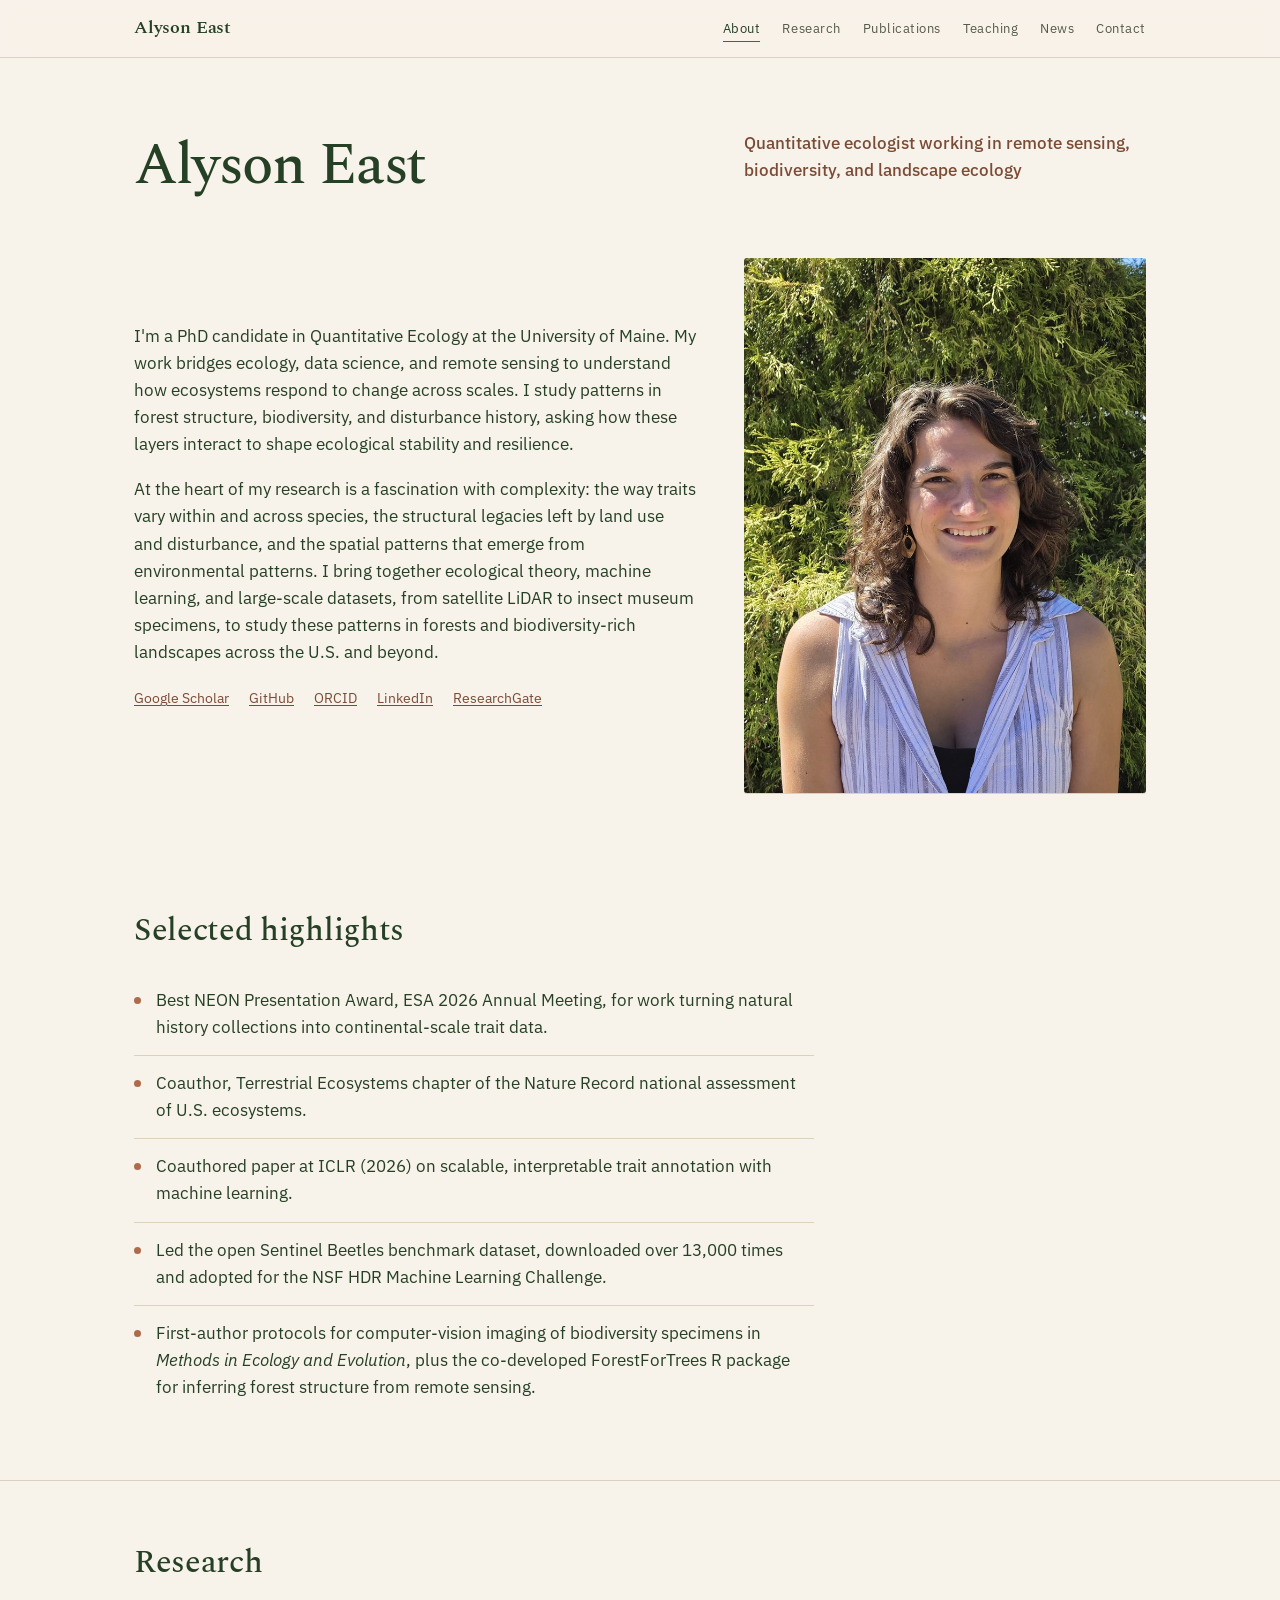
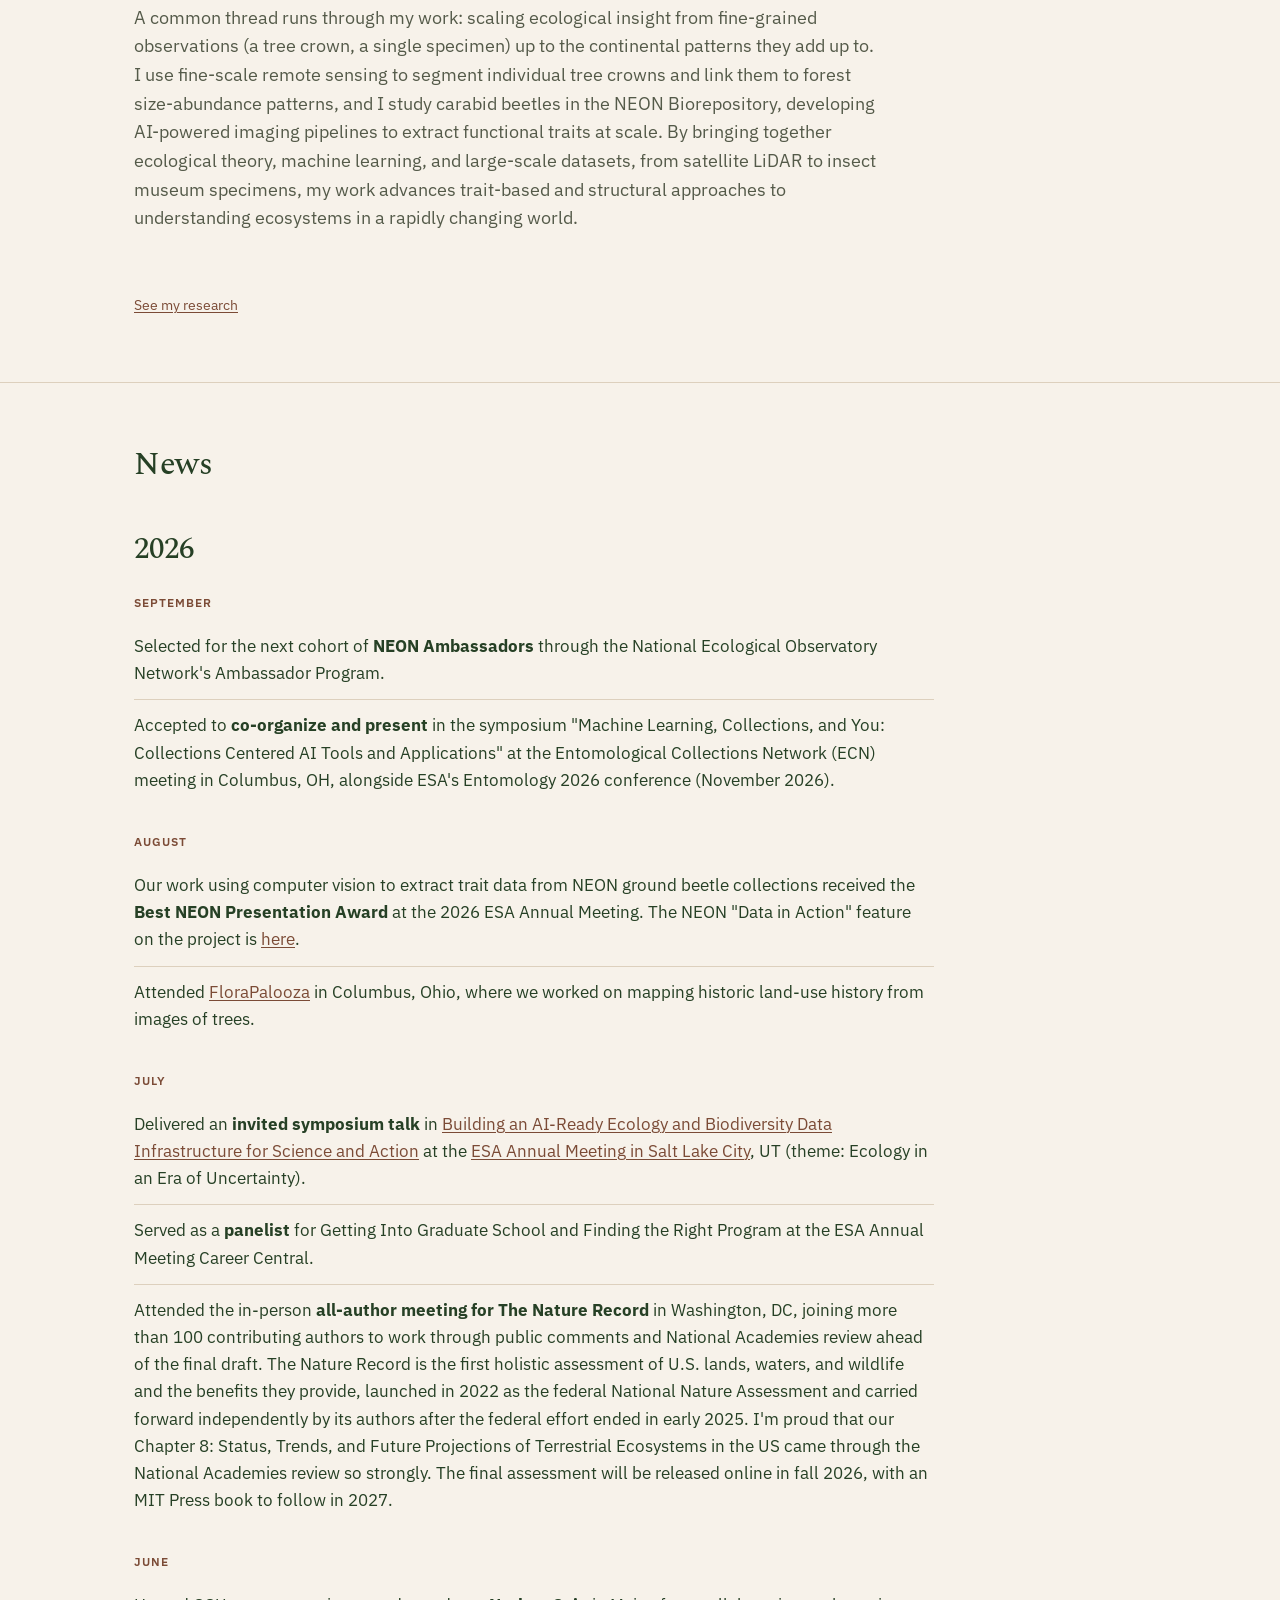
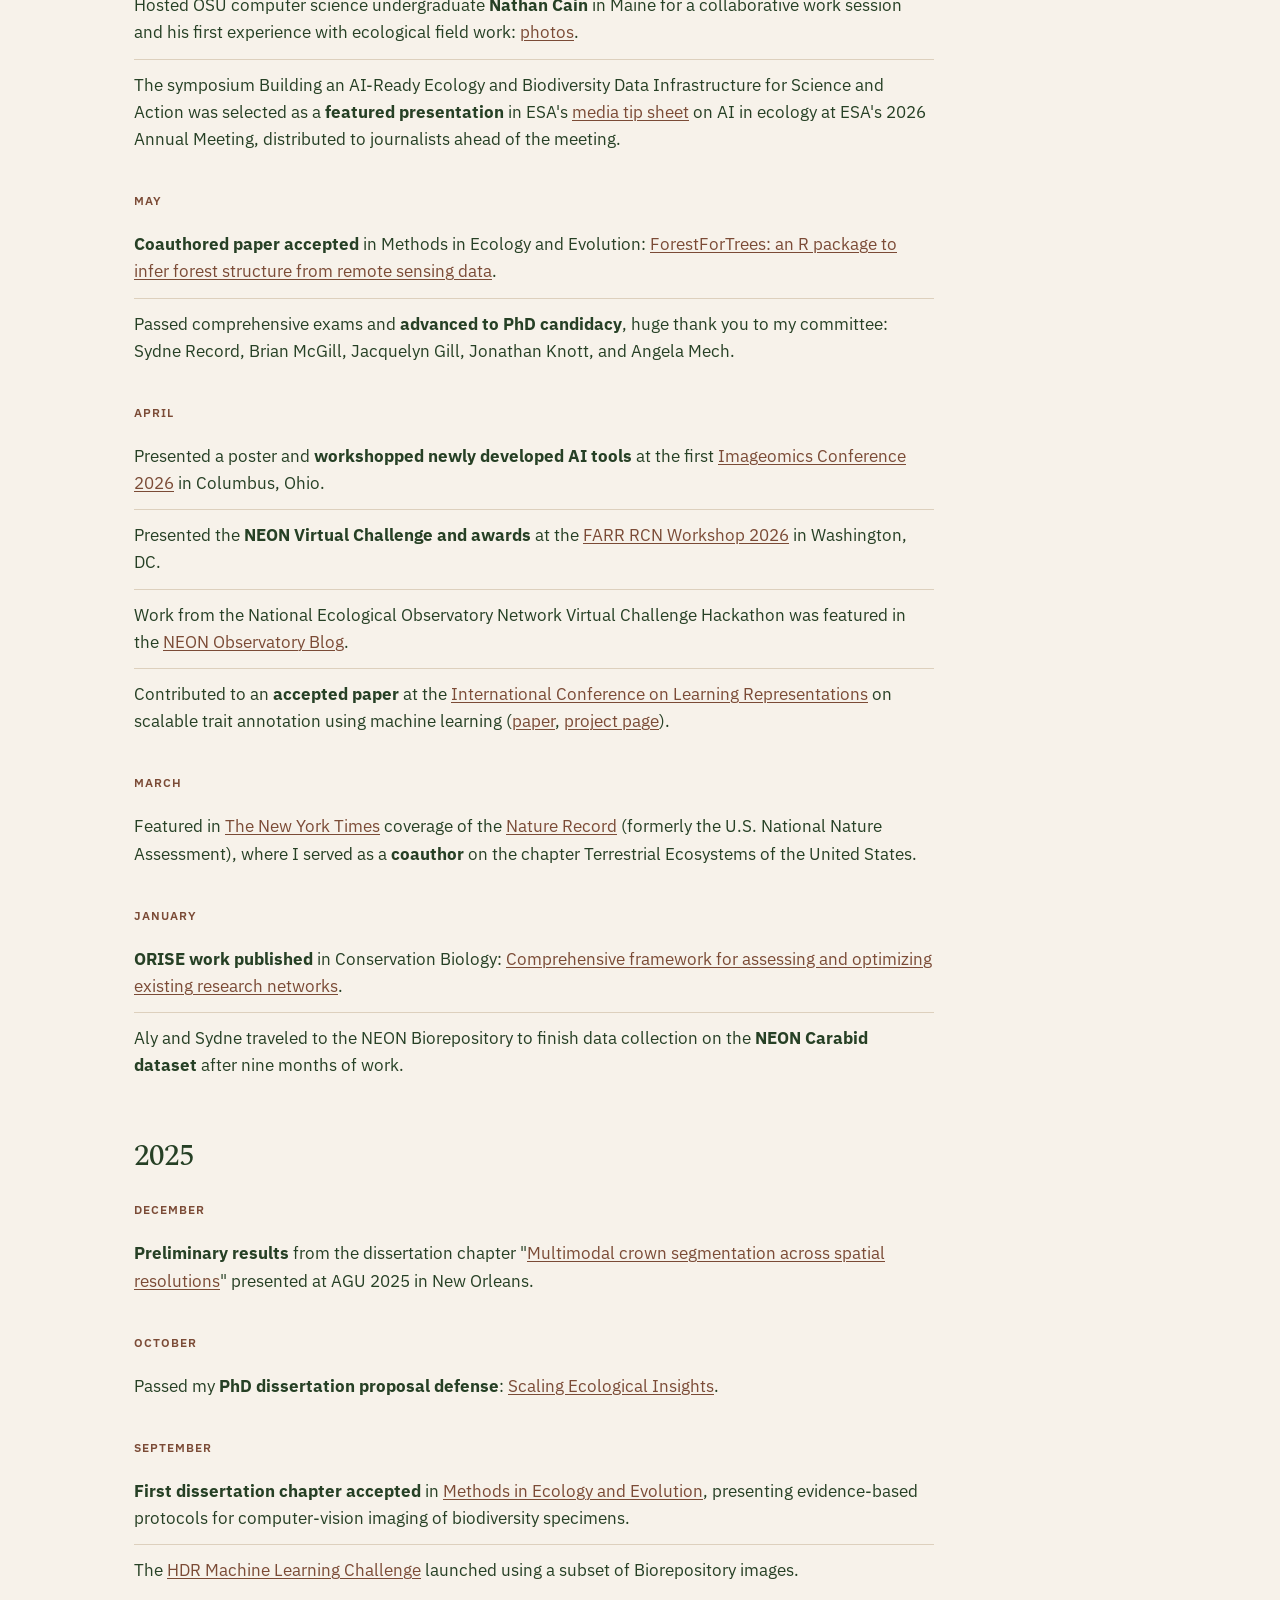
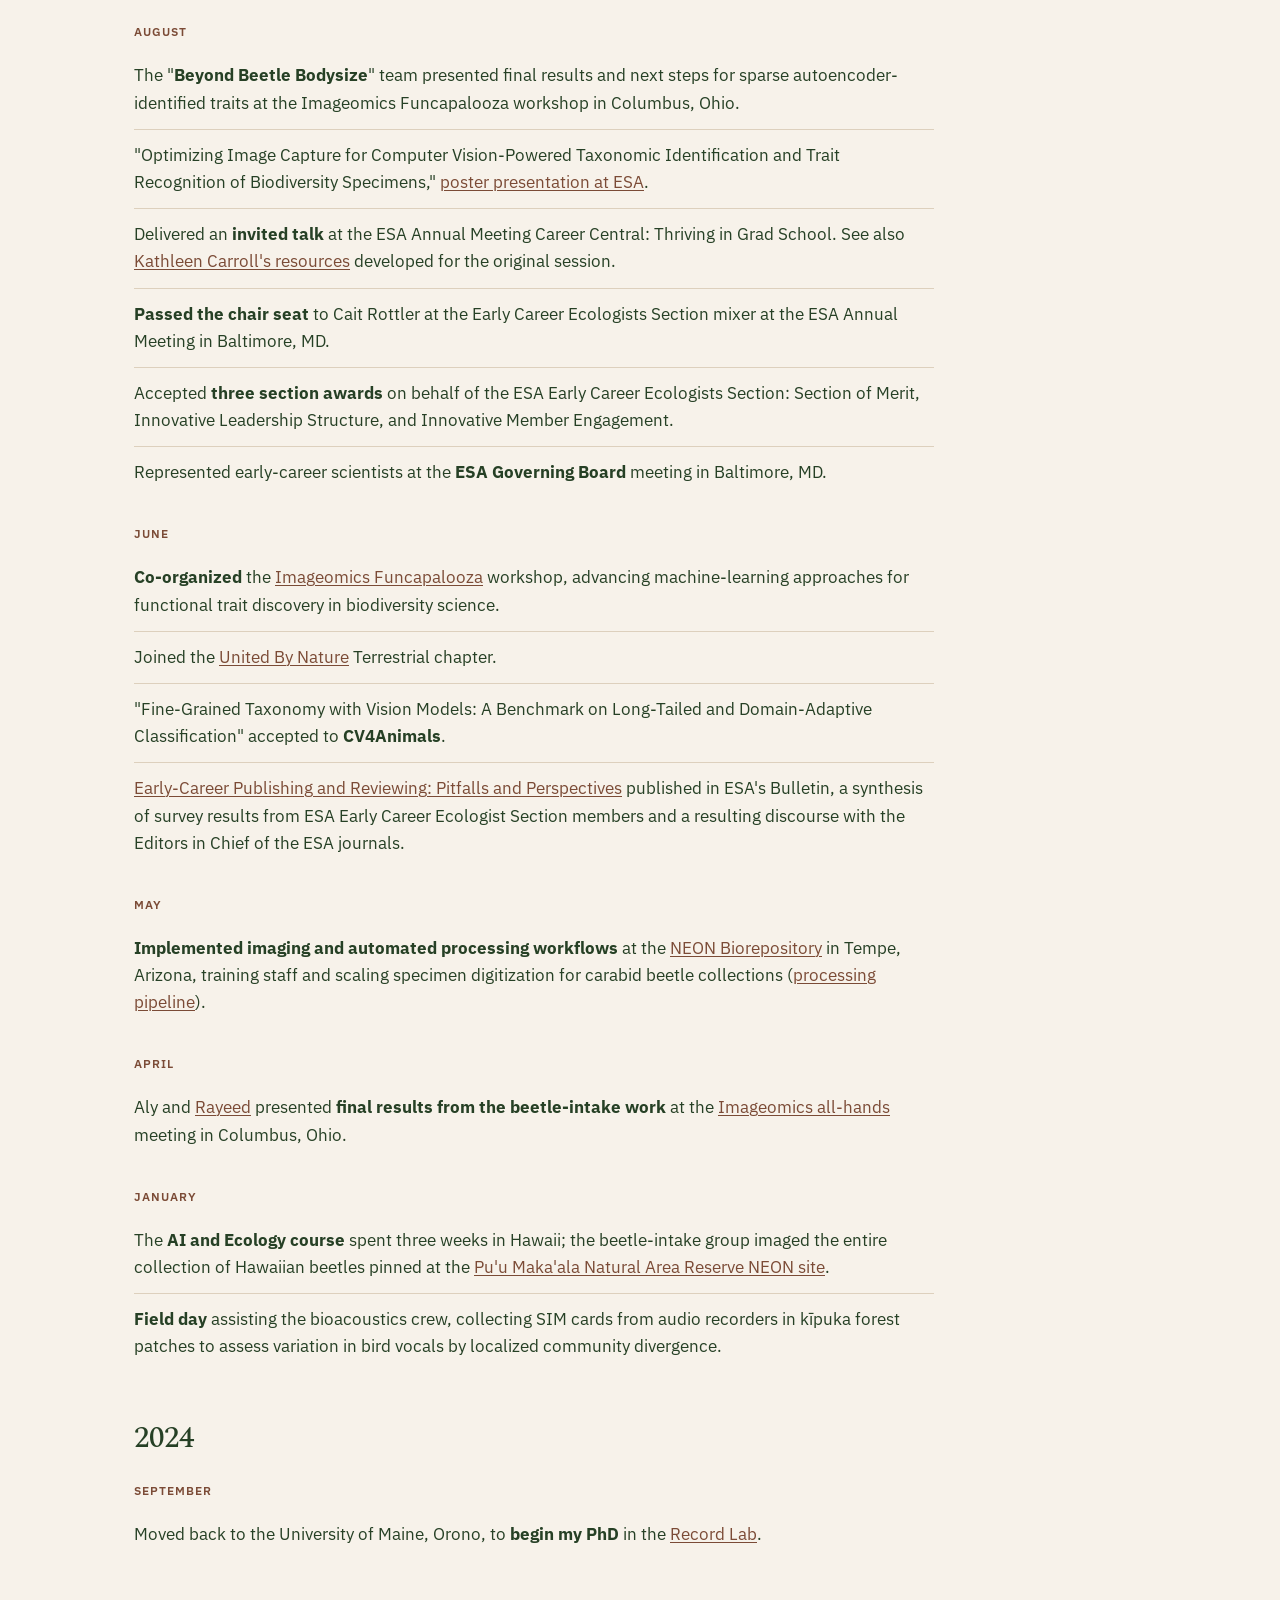
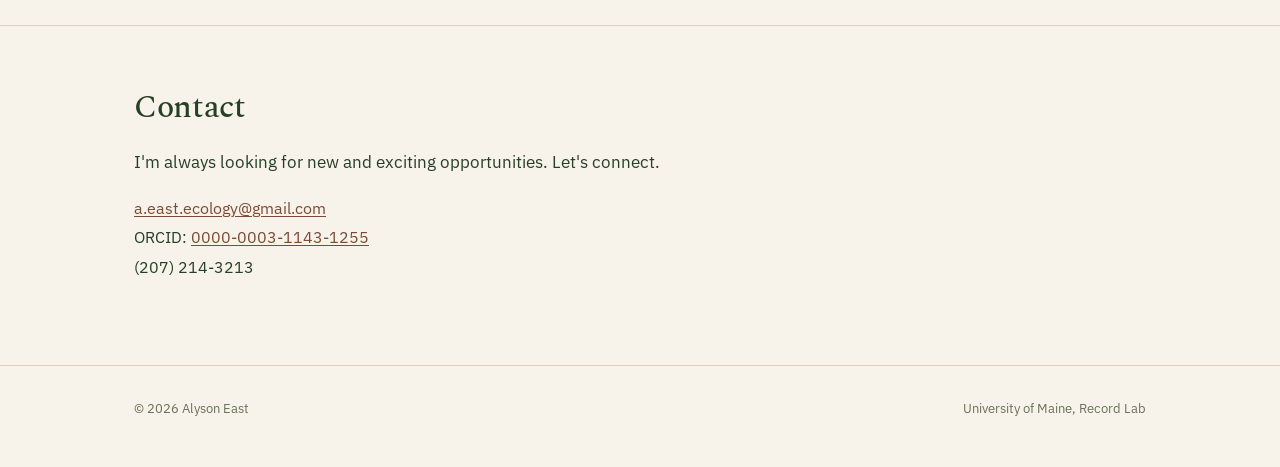
==== commit 80320408: "update" ====
--- a/index.html
+++ b/index.html
@@ -23,7 +23,7 @@
     <a class="brand" href="index.html">Alyson East</a>
     <div class="nav-links">
       <a href="#about" aria-current="page">About</a>
-      <a href="#research">Research</a>
+      <a href="research.html">Research</a>
       <a href="publications.html">Publications</a>
       <a href="teaching.html">Teaching</a>
       <a href="#news">News</a>
@@ -84,59 +84,20 @@
     </div>
   </section>
 
-  <!-- ================= RESEARCH ================= -->
+  <!-- ================= RESEARCH STATEMENT =================
+       One-paragraph overview. The projects and earlier work live on research.html. -->
   <section id="research">
     <div class="wrap">
       <h2>Research</h2>
       <p class="lead research-lede narrow">A common thread runs through my work: scaling ecological
         insight from fine-grained observations (a tree crown, a single specimen) up to the continental
-        patterns they add up to. My two current projects are below; earlier work follows.</p>
-
-      <div class="rblock">
-        <h3>From tree crowns to forest patterns: scaling with remote sensing</h3>
-        <p>I use fine-scale remote sensing to segment individual tree crowns and link them to forest
-           size-abundance patterns. My work explores how local structure scales up to landscape
-           dynamics, advancing theory in forest and landscape ecology.</p>
-        <a class="readmore" href="research-forest-scaling.html">Read more about this project</a>
-      </div>
-
-      <div class="rblock">
-        <h3>Scaling biodiversity with beetles, big data, and AI</h3>
-        <p>I study carabid beetles in the NEON Biorepository, developing AI-powered imaging pipelines to
-           extract functional traits at scale. By linking ecology, computer vision, and biodiversity
-           informatics, my work advances trait-based approaches to understanding ecosystems in a rapidly
-           changing world.</p>
-        <a class="readmore" href="research-beetles.html">Read more about this project</a>
-      </div>
-
-      <div class="more-research">
-        <h3>Additional and earlier research</h3>
-        <dl class="more-list">
-          <div>
-            <dt>Research network representation</dt>
-            <dd>Network analysis of the U.S. Experimental Forest Research Network to identify current
-                research capacities and gaps in coverage.</dd>
-          </div>
-          <div>
-            <dt>Monitoring ecological integrity</dt>
-            <dd>Recommendations for global conservation and monitoring from an interdisciplinary team.</dd>
-          </div>
-          <div>
-            <dt>GEDI LiDAR in the Amazon</dt>
-            <dd>Investigating GEDI accuracy and its applications to understory fire in the Amazon
-                rainforest.</dd>
-          </div>
-          <div>
-            <dt>Wildlands of the Mountain West</dt>
-            <dd>Conservation, wildland loss, and conservation priority across the western United States.</dd>
-          </div>
-          <div>
-            <dt>Climate change and whitebark pine</dt>
-            <dd>Species distribution modeling of whitebark pine using genetic techniques that, for the
-                first time, allow identification of seedlings.</dd>
-          </div>
-        </dl>
-      </div>
+        patterns they add up to. I use fine-scale remote sensing to segment individual tree crowns and
+        link them to forest size-abundance patterns, and I study carabid beetles in the NEON
+        Biorepository, developing AI-powered imaging pipelines to extract functional traits at scale.
+        By bringing together ecological theory, machine learning, and large-scale datasets, from
+        satellite LiDAR to insect museum specimens, my work advances trait-based and structural
+        approaches to understanding ecosystems in a rapidly changing world.</p>
+      <a class="section-link" href="research.html">See my research</a>
     </div>
   </section>
 
@@ -147,6 +108,16 @@
       <h2>News</h2>
 
       <h3 class="news-year">2026</h3>
+
+      <div class="news-month">September</div>
+      <ul class="news-list">
+        <li>Selected for the next cohort of <strong>NEON Ambassadors</strong> through the National
+            Ecological Observatory Network's Ambassador Program.</li>
+        <li>Accepted to <strong>co-organize and present</strong> in the symposium "Machine Learning,
+            Collections, and You: Collections Centered AI Tools and Applications" at the Entomological
+            Collections Network (ECN) meeting in Columbus, OH, alongside ESA's Entomology 2026
+            conference (November 2026).</li>
+      </ul>
 
       <div class="news-month">August</div>
       <ul class="news-list">
--- a/style.css
+++ b/style.css
@@ -5,15 +5,19 @@
    ========================================================= */
 
 :root {
-  --paper:      #f5f7f1;  /* cool herbarium-paper background */
-  --paper-deep: #ecefe4;  /* slightly recessed panels        */
-  --surface:    #ffffff;  /* raised surfaces, photos          */
-  --ink:        #1b2820;  /* deep forest / carabid green-black */
-  --ink-soft:   #4c5a50;  /* secondary text                   */
-  --ink-faint:  #78857b;  /* captions, dates                  */
-  --line:       #d7ddcf;  /* hairline dividers                */
-  --accent:     #235f55;  /* spruce-teal: links, interaction  */
-  --accent-deep:#143f38;  /* hover / active                   */
+  /* Earth tones. Source swatches: #DDCBB7 sand, #7B4B36 bark,
+     #264025 deep forest, #82896E lichen, #AD6B4B terracotta. */
+  --paper:      #f7f2ea;  /* warm sand-paper background, tint of #DDCBB7 */
+  --paper-deep: #ece1d2;  /* slightly recessed panels, photo placeholders */
+  --surface:    #fffdf9;  /* raised surfaces, photos          */
+  --ink:        #264025;  /* deep forest green                */
+  --ink-soft:   #545a49;  /* secondary text                   */
+  --ink-faint:  #6b7059;  /* captions, dates (lichen, darkened for contrast) */
+  --line:       #ddd0bd;  /* hairline dividers                */
+  --accent:     #7b4b36;  /* bark brown: links, interaction   */
+  --accent-deep:#5c3626;  /* hover / active                   */
+  --accent-warm:#ad6b4b;  /* terracotta: decorative marks only, not text */
+  --lichen:     #82896e;  /* muted sage, decorative           */
 
   --measure: 68ch;        /* prose line length                */
   --serif: "Spectral", Georgia, "Times New Roman", serif;
@@ -139,7 +143,7 @@
 .highlights li:last-child { border-bottom: 0; }
 .highlights li::before {
   content: ""; position: absolute; left: 0; top: 24px;
-  width: 7px; height: 7px; background: var(--accent); border-radius: 50%;
+  width: 7px; height: 7px; background: var(--accent-warm); border-radius: 50%;
 }
 
 /* ---------- research ---------- */
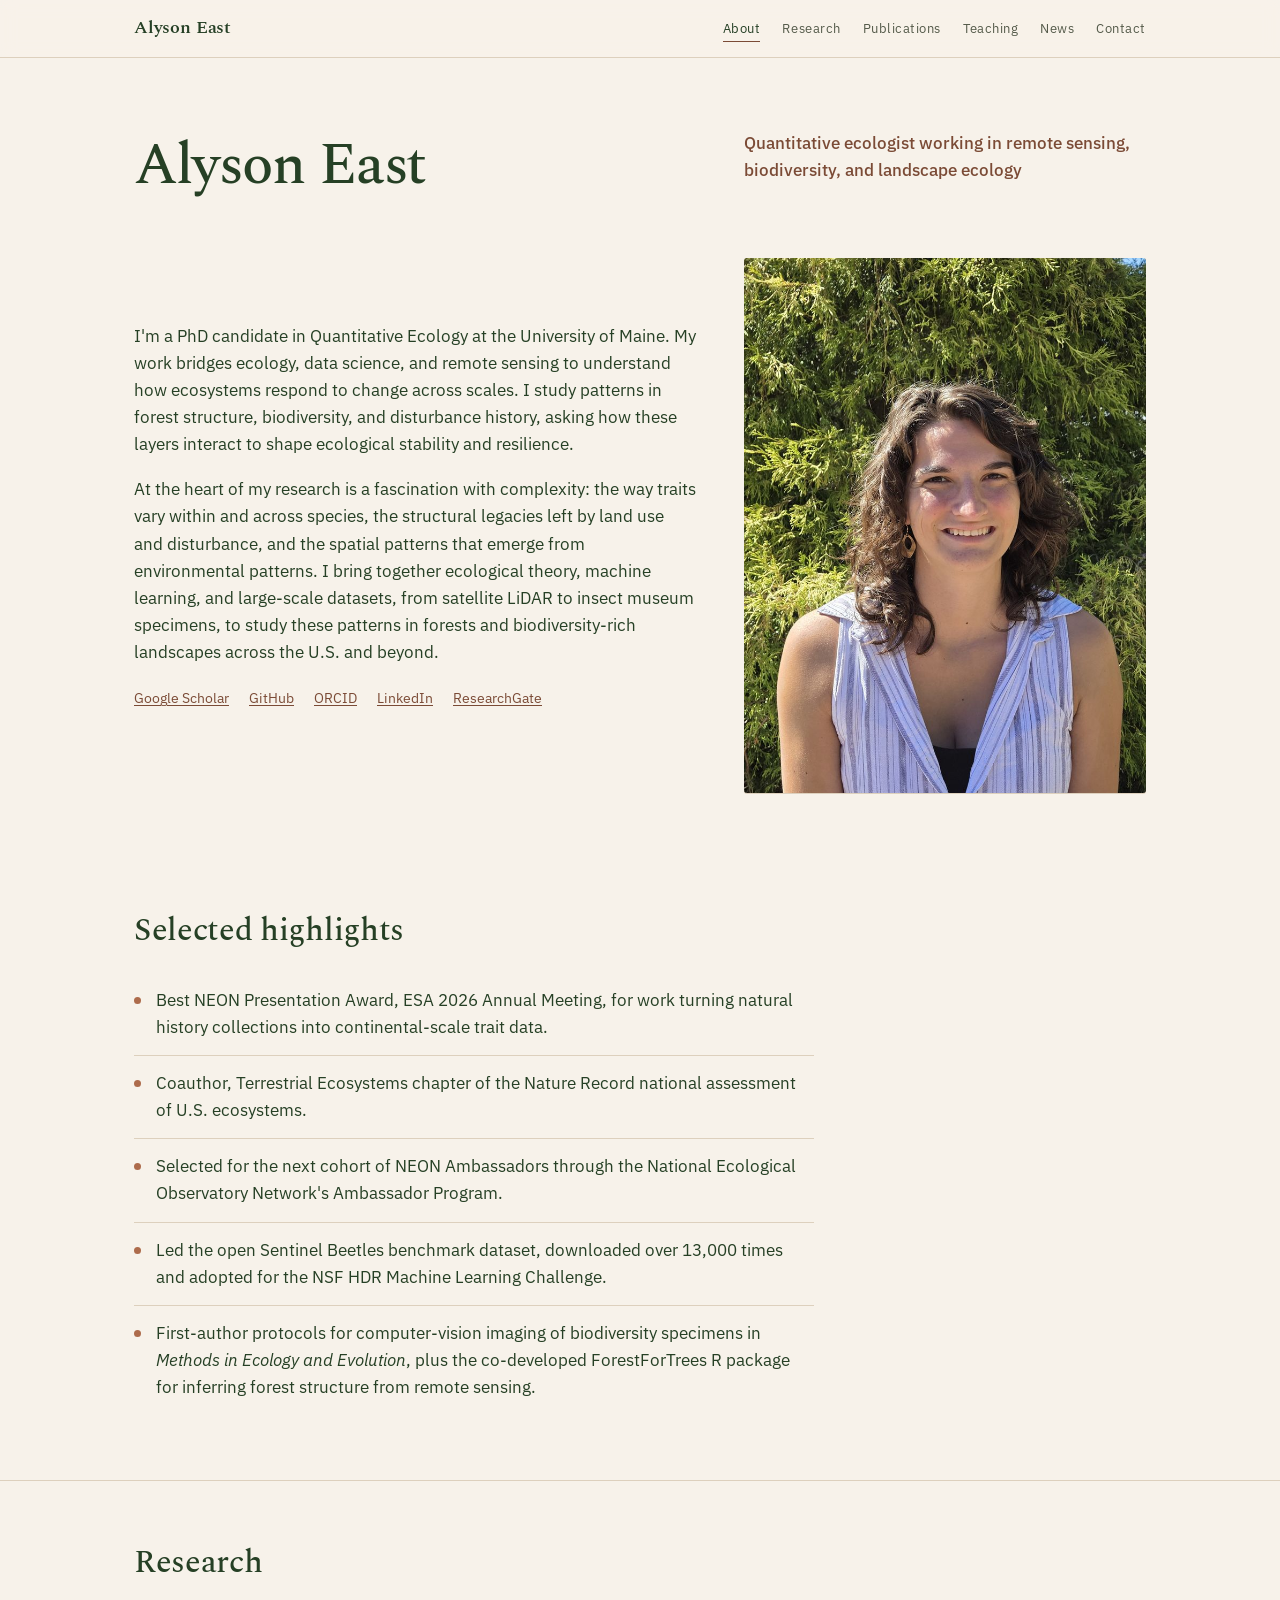
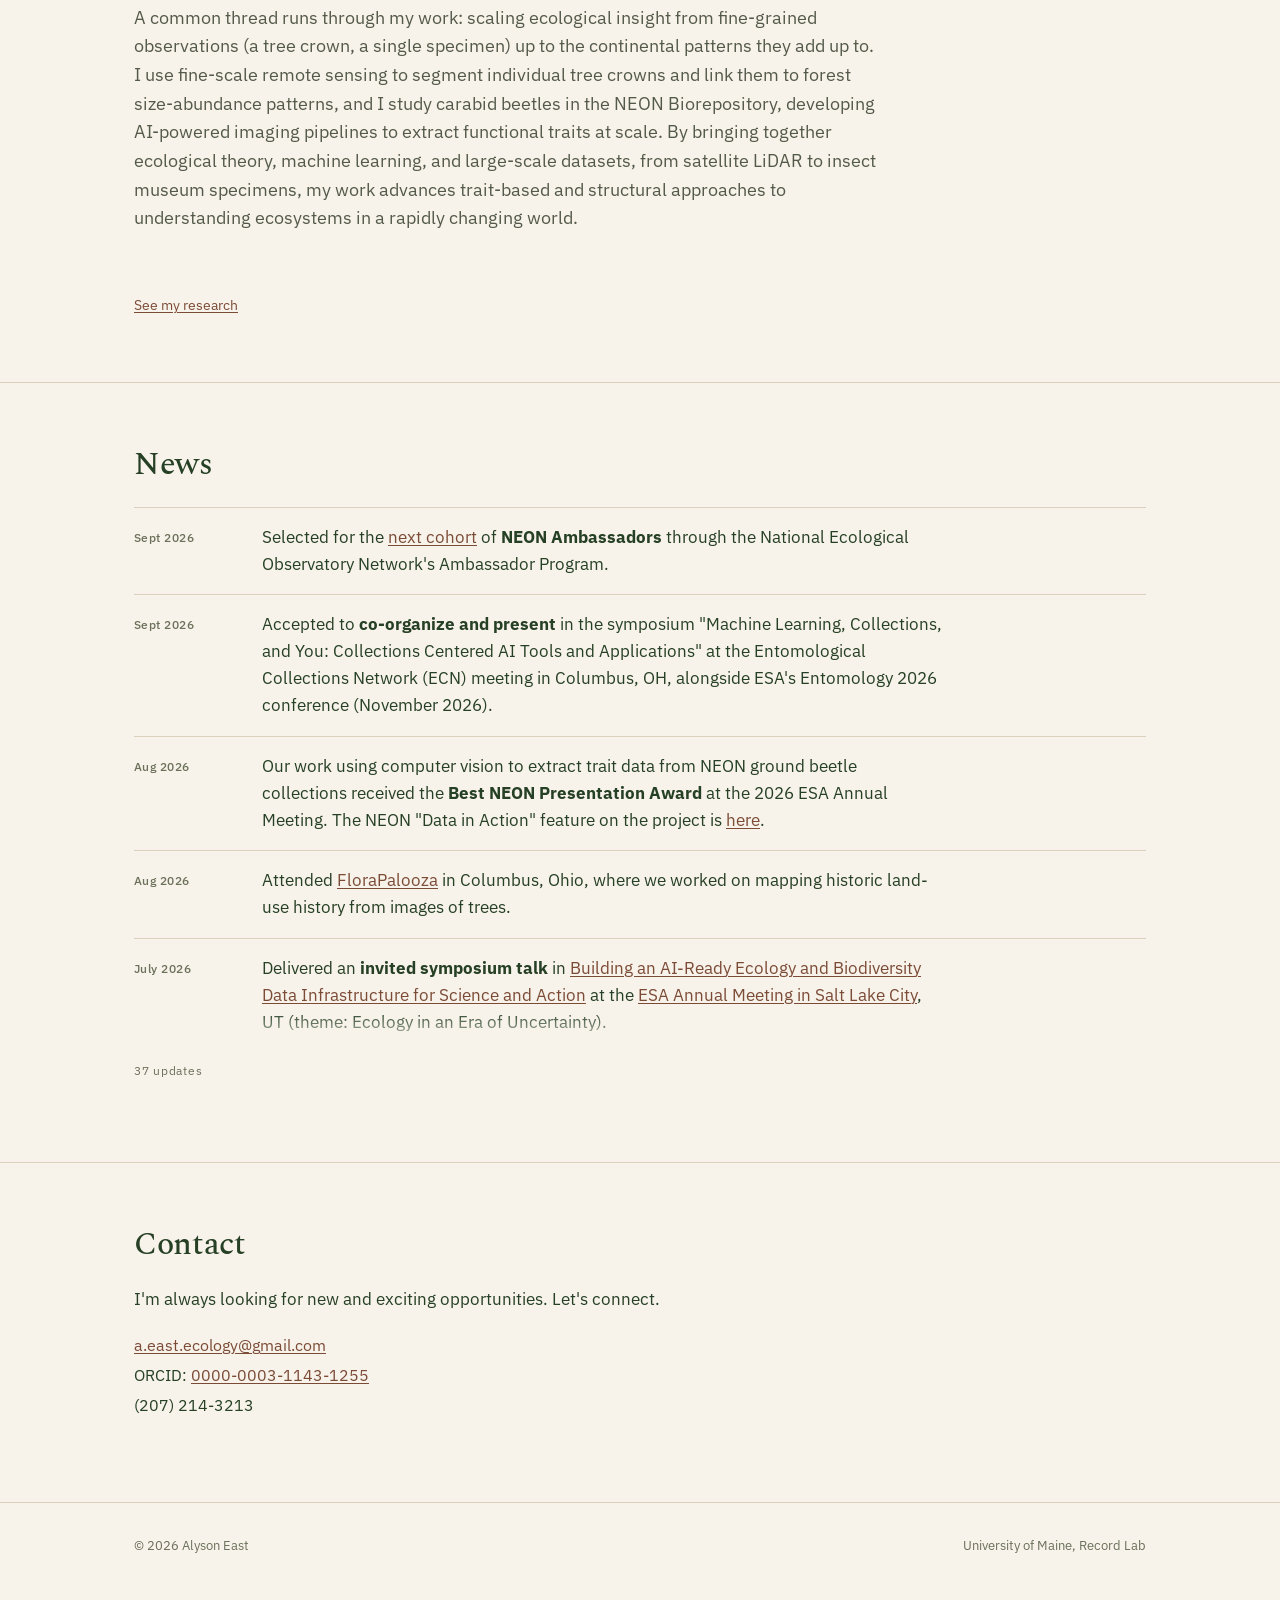
==== commit ed9b43fc: "Restyle news and publications after jennamk14.github.io News is now one flat feed, newest first, wit" ====
--- a/index.html
+++ b/index.html
@@ -14,6 +14,7 @@
   <link rel="preconnect" href="https://fonts.gstatic.com" crossorigin>
   <link href="https://fonts.googleapis.com/css2?family=Spectral:ital,wght@0,400;0,500;0,600;1,400&family=IBM+Plex+Sans:wght@400;500;600&display=swap" rel="stylesheet">
   <link rel="stylesheet" href="style.css">
+  <script src="site.js"></script>
 </head>
 <body>
 <a class="skip" href="#main">Skip to content</a>
@@ -65,7 +66,7 @@
   </header>
 
   <!-- ================= HIGHLIGHTS ================= -->
-  <section id="highlights">
+  <section id="highlights" class="rise">
     <div class="wrap">
       <h2>Selected highlights</h2>
       <ul class="highlights">
@@ -73,8 +74,8 @@
             collections into continental-scale trait data.</li>
         <li>Coauthor, Terrestrial Ecosystems chapter of the Nature Record national assessment of U.S.
             ecosystems.</li>
-        <li>Coauthored paper at ICLR (2026) on scalable, interpretable trait annotation with machine
-            learning.</li>
+        <li>Selected for the next cohort of NEON Ambassadors through the National Ecological
+            Observatory Network's Ambassador Program.</li>
         <li>Led the open Sentinel Beetles benchmark dataset, downloaded over 13,000 times and adopted
             for the NSF HDR Machine Learning Challenge.</li>
         <li>First-author protocols for computer-vision imaging of biodiversity specimens in
@@ -86,7 +87,7 @@
 
   <!-- ================= RESEARCH STATEMENT =================
        One-paragraph overview. The projects and earlier work live on research.html. -->
-  <section id="research">
+  <section id="research" class="rise">
     <div class="wrap">
       <h2>Research</h2>
       <p class="lead research-lede narrow">A common thread runs through my work: scaling ecological
@@ -102,43 +103,62 @@
   </section>
 
   <!-- ================= NEWS =================
-       To add an update: copy one <li>, edit it, keep the newest at the top of its month. -->
-  <section id="news">
+       One flat feed, newest first, each item carrying its own date.
+       To add an update: copy one news-item article, set its date, and put it
+       at the top of the list. The count below the panel is filled in by
+       site.js, so it never needs editing. -->
+  <section id="news" class="rise">
     <div class="wrap">
       <h2>News</h2>
 
-      <h3 class="news-year">2026</h3>
-
-      <div class="news-month">September</div>
-      <ul class="news-list">
-        <li>Selected for the next cohort of <strong>NEON Ambassadors</strong> through the National
-            Ecological Observatory Network's Ambassador Program.</li>
-        <li>Accepted to <strong>co-organize and present</strong> in the symposium "Machine Learning,
+      <div class="news scrollpanel" id="news-feed" tabindex="0" role="region" aria-label="News feed">
+        <article class="news-item">
+          <div class="news-date">Sept 2026</div>
+          <div><p>Selected for the <a href="https://www.neonscience.org/impact/observatory-blog/meet-2026-2028-neon-ambassador-cohort">next cohort</a> of
+            <strong>NEON Ambassadors</strong> through the National
+            Ecological Observatory Network's Ambassador Program.</p></div>
+        </article>
+
+        <article class="news-item">
+          <div class="news-date">Sept 2026</div>
+          <div><p>Accepted to <strong>co-organize and present</strong> in the symposium "Machine Learning,
             Collections, and You: Collections Centered AI Tools and Applications" at the Entomological
             Collections Network (ECN) meeting in Columbus, OH, alongside ESA's Entomology 2026
-            conference (November 2026).</li>
-      </ul>
-
-      <div class="news-month">August</div>
-      <ul class="news-list">
-        <li>Our work using computer vision to extract trait data from NEON ground beetle collections
+            conference (November 2026).</p></div>
+        </article>
+
+        <article class="news-item">
+          <div class="news-date">Aug 2026</div>
+          <div><p>Our work using computer vision to extract trait data from NEON ground beetle collections
             received the <strong>Best NEON Presentation Award</strong> at the 2026 ESA Annual Meeting. The NEON "Data in
             Action" feature on the project is
-            <a href="https://www.neonscience.org/impact/observatory-blog/can-ai-unlock-hidden-data-biological-collections">here</a>.</li>
-        <li>Attended <a href="https://github.com/Imageomics/FloraPalooza-2026/wiki">FloraPalooza</a> in
-            Columbus, Ohio, where we worked on mapping historic land-use history from images of trees.</li>
-      </ul>
-
-      <div class="news-month">July</div>
-      <ul class="news-list">
-        <li>Delivered an <strong>invited symposium talk</strong> in
+            <a href="https://www.neonscience.org/impact/observatory-blog/can-ai-unlock-hidden-data-biological-collections">here</a>.</p></div>
+        </article>
+
+        <article class="news-item">
+          <div class="news-date">Aug 2026</div>
+          <div><p>Attended <a href="https://github.com/Imageomics/FloraPalooza-2026/wiki">FloraPalooza</a> in
+            Columbus, Ohio, where we worked on mapping historic land-use history from images of trees.</p></div>
+        </article>
+
+        <article class="news-item">
+          <div class="news-date">July 2026</div>
+          <div><p>Delivered an <strong>invited symposium talk</strong> in
             <a href="https://planion.events/e/esa/am2026/sessions/818613/">Building an AI-Ready Ecology
             and Biodiversity Data Infrastructure for Science and Action</a> at the
             <a href="https://esa.org/saltlake2026/">ESA Annual Meeting in Salt Lake City</a>, UT
-            (theme: Ecology in an Era of Uncertainty).</li>
-        <li>Served as a <strong>panelist</strong> for Getting Into Graduate School and Finding the Right Program at the
-            ESA Annual Meeting Career Central.</li>
-        <li>Attended the in-person <strong>all-author meeting for The Nature Record</strong> in Washington, DC, joining
+            (theme: Ecology in an Era of Uncertainty).</p></div>
+        </article>
+
+        <article class="news-item">
+          <div class="news-date">July 2026</div>
+          <div><p>Served as a <strong>panelist</strong> for Getting Into Graduate School and Finding the Right Program at the
+            ESA Annual Meeting Career Central.</p></div>
+        </article>
+
+        <article class="news-item">
+          <div class="news-date">July 2026</div>
+          <div><p>Attended the in-person <strong>all-author meeting for The Nature Record</strong> in Washington, DC, joining
             more than 100 contributing authors to work through public comments and National Academies
             review ahead of the final draft. The Nature Record is the first holistic assessment of U.S.
             lands, waters, and wildlife and the benefits they provide, launched in 2022 as the federal
@@ -146,159 +166,222 @@
             effort ended in early 2025. I'm proud that our Chapter 8: Status, Trends, and Future
             Projections of Terrestrial Ecosystems in the US came through the National Academies review so
             strongly. The final assessment will be released online in fall 2026, with an MIT Press book
-            to follow in 2027.</li>
-      </ul>
-
-      <div class="news-month">June</div>
-      <ul class="news-list">
-        <li>Hosted OSU computer science undergraduate <strong>Nathan Cain</strong> in Maine for a collaborative work
+            to follow in 2027.</p></div>
+        </article>
+
+        <article class="news-item">
+          <div class="news-date">June 2026</div>
+          <div><p>Hosted OSU computer science undergraduate <strong>Nathan Cain</strong> in Maine for a collaborative work
             session and his first experience with ecological field work:
-            <a href="https://flic.kr/s/aHBqjCYD6N">photos</a>.</li>
-        <li>The symposium Building an AI-Ready Ecology and Biodiversity Data Infrastructure for Science
+            <a href="https://flic.kr/s/aHBqjCYD6N">photos</a>.</p></div>
+        </article>
+
+        <article class="news-item">
+          <div class="news-date">June 2026</div>
+          <div><p>The symposium Building an AI-Ready Ecology and Biodiversity Data Infrastructure for Science
             and Action was selected as a <strong>featured presentation</strong> in ESA's
             <a href="https://esa.org/blog/2026/06/25/media-tip-sheet-ai-in-ecology-at-esas-2026-annual-meeting/">media
             tip sheet</a> on AI in ecology at ESA's 2026 Annual Meeting, distributed to journalists
-            ahead of the meeting.</li>
-      </ul>
-
-      <div class="news-month">May</div>
-      <ul class="news-list">
-        <li><strong>Coauthored paper accepted</strong> in Methods in Ecology and Evolution:
+            ahead of the meeting.</p></div>
+        </article>
+
+        <article class="news-item">
+          <div class="news-date">May 2026</div>
+          <div><p><strong>Coauthored paper accepted</strong> in Methods in Ecology and Evolution:
             <a href="https://besjournals.onlinelibrary.wiley.com/doi/10.1111/2041-210x.70309">ForestForTrees:
-            an R package to infer forest structure from remote sensing data</a>.</li>
-        <li>Passed comprehensive exams and <strong>advanced to PhD candidacy</strong>, huge thank you to my committee:
-            Sydne Record, Brian McGill, Jacquelyn Gill, Jonathan Knott, and Angela Mech.</li>
-      </ul>
-
-      <div class="news-month">April</div>
-      <ul class="news-list">
-        <li>Presented a poster and <strong>workshopped newly developed AI tools</strong> at the first
+            an R package to infer forest structure from remote sensing data</a>.</p></div>
+        </article>
+
+        <article class="news-item">
+          <div class="news-date">May 2026</div>
+          <div><p>Passed comprehensive exams and <strong>advanced to PhD candidacy</strong>, huge thank you to my committee:
+            Sydne Record, Brian McGill, Jacquelyn Gill, Jonathan Knott, and Angela Mech.</p></div>
+        </article>
+
+        <article class="news-item">
+          <div class="news-date">Apr 2026</div>
+          <div><p>Presented a poster and <strong>workshopped newly developed AI tools</strong> at the first
             <a href="https://imageomics.osu.edu/conference-main">Imageomics Conference 2026</a> in
-            Columbus, Ohio.</li>
-        <li>Presented the <strong>NEON Virtual Challenge and awards</strong> at the
-            <a href="https://www.farr-rcn.org/workshop26">FARR RCN Workshop 2026</a> in Washington, DC.</li>
-        <li>Work from the National Ecological Observatory Network Virtual Challenge Hackathon was featured
+            Columbus, Ohio.</p></div>
+        </article>
+
+        <article class="news-item">
+          <div class="news-date">Apr 2026</div>
+          <div><p>Presented the <strong>NEON Virtual Challenge and awards</strong> at the
+            <a href="https://www.farr-rcn.org/workshop26">FARR RCN Workshop 2026</a> in Washington, DC.</p></div>
+        </article>
+
+        <article class="news-item">
+          <div class="news-date">Apr 2026</div>
+          <div><p>Work from the National Ecological Observatory Network Virtual Challenge Hackathon was featured
             in the
             <a href="https://www.neonscience.org/impact/observatory-blog/neon-live-virtual-challenge-hackathon-brings-data-science-and-ecology-0">NEON
-            Observatory Blog</a>.</li>
-        <li>Contributed to an <strong>accepted paper</strong> at the
+            Observatory Blog</a>.</p></div>
+        </article>
+
+        <article class="news-item">
+          <div class="news-date">Apr 2026</div>
+          <div><p>Contributed to an <strong>accepted paper</strong> at the
             <a href="https://iclr.cc/">International Conference on Learning Representations</a> on scalable
             trait annotation using machine learning
             (<a href="https://arxiv.org/pdf/2604.01619">paper</a>,
-            <a href="https://osu-nlp-group.github.io/sae-trait-annotation/">project page</a>).</li>
-      </ul>
-
-      <div class="news-month">March</div>
-      <ul class="news-list">
-        <li>Featured in <a href="https://www.nytimes.com/2026/03/05/climate/trump-nature-assessment.html">The
+            <a href="https://osu-nlp-group.github.io/sae-trait-annotation/">project page</a>).</p></div>
+        </article>
+
+        <article class="news-item">
+          <div class="news-date">Mar 2026</div>
+          <div><p>Featured in <a href="https://www.nytimes.com/2026/03/05/climate/trump-nature-assessment.html">The
             New York Times</a> coverage of the <a href="https://naturerecord.org/">Nature Record</a>
             (formerly the U.S. National Nature Assessment), where I served as a <strong>coauthor</strong> on the chapter
-            Terrestrial Ecosystems of the United States.</li>
-      </ul>
-
-      <div class="news-month">January</div>
-      <ul class="news-list">
-        <li><strong>ORISE work published</strong> in Conservation Biology:
+            Terrestrial Ecosystems of the United States.</p></div>
+        </article>
+
+        <article class="news-item">
+          <div class="news-date">Jan 2026</div>
+          <div><p><strong>ORISE work published</strong> in Conservation Biology:
             <a href="https://conbio.onlinelibrary.wiley.com/doi/full/10.1111/cobi.70202">Comprehensive
-            framework for assessing and optimizing existing research networks</a>.</li>
-        <li>Aly and Sydne traveled to the NEON Biorepository to finish data collection on the <strong>NEON
-            Carabid dataset</strong> after nine months of work.</li>
-      </ul>
-
-      <h3 class="news-year">2025</h3>
-
-      <div class="news-month">December</div>
-      <ul class="news-list">
-        <li><strong>Preliminary results</strong> from the dissertation chapter
+            framework for assessing and optimizing existing research networks</a>.</p></div>
+        </article>
+
+        <article class="news-item">
+          <div class="news-date">Jan 2026</div>
+          <div><p>Aly and Sydne traveled to the NEON Biorepository to finish data collection on the <strong>NEON
+            Carabid dataset</strong> after nine months of work.</p></div>
+        </article>
+
+        <article class="news-item">
+          <div class="news-date">Dec 2025</div>
+          <div><p><strong>Preliminary results</strong> from the dissertation chapter
             "<a href="https://agu.confex.com/agu/agu25/meetingapp.cgi/Paper/1958098">Multimodal crown
-            segmentation across spatial resolutions</a>" presented at AGU 2025 in New Orleans.</li>
-      </ul>
-
-      <div class="news-month">October</div>
-      <ul class="news-list">
-        <li>Passed my <strong>PhD dissertation proposal defense</strong>:
+            segmentation across spatial resolutions</a>" presented at AGU 2025 in New Orleans.</p></div>
+        </article>
+
+        <article class="news-item">
+          <div class="news-date">Oct 2025</div>
+          <div><p>Passed my <strong>PhD dissertation proposal defense</strong>:
             <a href="https://video.maine.edu/media/Alyson+East+Proposal+10-20-25/1_z34ajimf/370924972">Scaling
-            Ecological Insights</a>.</li>
-      </ul>
-
-      <div class="news-month">September</div>
-      <ul class="news-list">
-        <li><strong>First dissertation chapter accepted</strong> in
+            Ecological Insights</a>.</p></div>
+        </article>
+
+        <article class="news-item">
+          <div class="news-date">Sept 2025</div>
+          <div><p><strong>First dissertation chapter accepted</strong> in
             <a href="https://besjournals.onlinelibrary.wiley.com/doi/10.1111/2041-210X.70140">Methods in
             Ecology and Evolution</a>, presenting evidence-based protocols for computer-vision imaging of
-            biodiversity specimens.</li>
-        <li>The <a href="https://www.nsfhdr.org/mlchallenge">HDR Machine Learning Challenge</a> launched
-            using a subset of Biorepository images.</li>
-      </ul>
-
-      <div class="news-month">August</div>
-      <ul class="news-list">
-        <li>The "<strong>Beyond Beetle Bodysize</strong>" team presented final results and next steps for sparse
-            autoencoder-identified traits at the Imageomics Funcapalooza workshop in Columbus, Ohio.</li>
-        <li>"Optimizing Image Capture for Computer Vision-Powered Taxonomic Identification and Trait
+            biodiversity specimens.</p></div>
+        </article>
+
+        <article class="news-item">
+          <div class="news-date">Sept 2025</div>
+          <div><p>The <a href="https://www.nsfhdr.org/mlchallenge">HDR Machine Learning Challenge</a> launched
+            using a subset of Biorepository images.</p></div>
+        </article>
+
+        <article class="news-item">
+          <div class="news-date">Aug 2025</div>
+          <div><p>The "<strong>Beyond Beetle Bodysize</strong>" team presented final results and next steps for sparse
+            autoencoder-identified traits at the Imageomics Funcapalooza workshop in Columbus, Ohio.</p></div>
+        </article>
+
+        <article class="news-item">
+          <div class="news-date">Aug 2025</div>
+          <div><p>"Optimizing Image Capture for Computer Vision-Powered Taxonomic Identification and Trait
             Recognition of Biodiversity Specimens,"
-            <a href="https://flic.kr/p/2roYvqJ">poster presentation at ESA</a>.</li>
-        <li>Delivered an <strong>invited talk</strong> at the ESA Annual Meeting Career Central: Thriving in Grad School.
+            <a href="https://flic.kr/p/2roYvqJ">poster presentation at ESA</a>.</p></div>
+        </article>
+
+        <article class="news-item">
+          <div class="news-date">Aug 2025</div>
+          <div><p>Delivered an <strong>invited talk</strong> at the ESA Annual Meeting Career Central: Thriving in Grad School.
             See also <a href="https://www.connectivityandconservation.com/grad-school-resources">Kathleen
-            Carroll's resources</a> developed for the original session.</li>
-        <li><strong>Passed the chair seat</strong> to Cait Rottler at the Early Career Ecologists Section mixer at the ESA
-            Annual Meeting in Baltimore, MD.</li>
-        <li>Accepted <strong>three section awards</strong> on behalf of the ESA Early Career Ecologists Section: Section of
-            Merit, Innovative Leadership Structure, and Innovative Member Engagement.</li>
-        <li>Represented early-career scientists at the <strong>ESA Governing Board</strong> meeting in Baltimore, MD.</li>
-      </ul>
-
-      <div class="news-month">June</div>
-      <ul class="news-list">
-        <li><strong>Co-organized</strong> the
+            Carroll's resources</a> developed for the original session.</p></div>
+        </article>
+
+        <article class="news-item">
+          <div class="news-date">Aug 2025</div>
+          <div><p><strong>Passed the chair seat</strong> to Cait Rottler at the Early Career Ecologists Section mixer at the ESA
+            Annual Meeting in Baltimore, MD.</p></div>
+        </article>
+
+        <article class="news-item">
+          <div class="news-date">Aug 2025</div>
+          <div><p>Accepted <strong>three section awards</strong> on behalf of the ESA Early Career Ecologists Section: Section of
+            Merit, Innovative Leadership Structure, and Innovative Member Engagement.</p></div>
+        </article>
+
+        <article class="news-item">
+          <div class="news-date">Aug 2025</div>
+          <div><p>Represented early-career scientists at the <strong>ESA Governing Board</strong> meeting in Baltimore, MD.</p></div>
+        </article>
+
+        <article class="news-item">
+          <div class="news-date">June 2025</div>
+          <div><p><strong>Co-organized</strong> the
             <a href="https://imageomics.osu.edu/news/2025/06/bring-data-funk-funcapalooza-2025-workshop-announced">Imageomics
             Funcapalooza</a> workshop, advancing machine-learning approaches for functional trait
-            discovery in biodiversity science.</li>
-        <li>Joined the <a href="https://weareunitedbynature.org/">United By Nature</a> Terrestrial chapter.</li>
-        <li>"Fine-Grained Taxonomy with Vision Models: A Benchmark on Long-Tailed and Domain-Adaptive
-            Classification" accepted to <strong>CV4Animals</strong>.</li>
-        <li><a href="https://esajournals.onlinelibrary.wiley.com/doi/10.1002/bes2.70023">Early-Career
+            discovery in biodiversity science.</p></div>
+        </article>
+
+        <article class="news-item">
+          <div class="news-date">June 2025</div>
+          <div><p>Joined the <a href="https://weareunitedbynature.org/">United By Nature</a> Terrestrial chapter.</p></div>
+        </article>
+
+        <article class="news-item">
+          <div class="news-date">June 2025</div>
+          <div><p>"Fine-Grained Taxonomy with Vision Models: A Benchmark on Long-Tailed and Domain-Adaptive
+            Classification" accepted to <strong>CV4Animals</strong>.</p></div>
+        </article>
+
+        <article class="news-item">
+          <div class="news-date">June 2025</div>
+          <div><p><a href="https://esajournals.onlinelibrary.wiley.com/doi/10.1002/bes2.70023">Early-Career
             Publishing and Reviewing: Pitfalls and Perspectives</a> published in ESA's Bulletin, a
             synthesis of survey results from ESA Early Career Ecologist Section members and a resulting
-            discourse with the Editors in Chief of the ESA journals.</li>
-      </ul>
-
-      <div class="news-month">May</div>
-      <ul class="news-list">
-        <li><strong>Implemented imaging and automated processing workflows</strong> at the
+            discourse with the Editors in Chief of the ESA journals.</p></div>
+        </article>
+
+        <article class="news-item">
+          <div class="news-date">May 2025</div>
+          <div><p><strong>Implemented imaging and automated processing workflows</strong> at the
             <a href="https://biorepo.neonscience.org/portal/index.php">NEON Biorepository</a> in Tempe,
             Arizona, training staff and scaling specimen digitization for carabid beetle collections
-            (<a href="https://github.com/Imageomics/CarabidImaging">processing pipeline</a>).</li>
-      </ul>
-
-      <div class="news-month">April</div>
-      <ul class="news-list">
-        <li>Aly and <a href="https://smrayeed.github.io/">Rayeed</a> presented <strong>final results from the beetle-intake work</strong> at the <a href="https://imageomics.osu.edu/allhands">Imageomics all-hands</a>
-            meeting in Columbus, Ohio.</li>
-      </ul>
-
-      <div class="news-month">January</div>
-      <ul class="news-list">
-        <li>The <strong>AI and Ecology course</strong> spent three weeks in Hawaii; the beetle-intake group imaged the
+            (<a href="https://github.com/Imageomics/CarabidImaging">processing pipeline</a>).</p></div>
+        </article>
+
+        <article class="news-item">
+          <div class="news-date">Apr 2025</div>
+          <div><p>Aly and <a href="https://smrayeed.github.io/">Rayeed</a> presented <strong>final results from the beetle-intake work</strong> at the <a href="https://imageomics.osu.edu/allhands">Imageomics all-hands</a>
+            meeting in Columbus, Ohio.</p></div>
+        </article>
+
+        <article class="news-item">
+          <div class="news-date">Jan 2025</div>
+          <div><p>The <strong>AI and Ecology course</strong> spent three weeks in Hawaii; the beetle-intake group imaged the
             entire collection of Hawaiian beetles pinned at the
             <a href="https://www.neonscience.org/field-sites/puum">Pu'u Maka'ala Natural Area Reserve NEON
-            site</a>.</li>
-        <li><strong>Field day</strong> assisting the bioacoustics crew, collecting SIM cards from audio recorders in kīpuka
-            forest patches to assess variation in bird vocals by localized community divergence.</li>
-      </ul>
-
-      <h3 class="news-year">2024</h3>
-
-      <div class="news-month">September</div>
-      <ul class="news-list">
-        <li>Moved back to the University of Maine, Orono, to <strong>begin my PhD</strong> in the
-            <a href="https://sites.google.com/maine.edu/record-lab">Record Lab</a>.</li>
-      </ul>
+            site</a>.</p></div>
+        </article>
+
+        <article class="news-item">
+          <div class="news-date">Jan 2025</div>
+          <div><p><strong>Field day</strong> assisting the bioacoustics crew, collecting SIM cards from audio recorders in kīpuka
+            forest patches to assess variation in bird vocals by localized community divergence.</p></div>
+        </article>
+
+        <article class="news-item">
+          <div class="news-date">Sept 2024</div>
+          <div><p>Moved back to the University of Maine, Orono, to <strong>begin my PhD</strong> in the
+            <a href="https://sites.google.com/maine.edu/record-lab">Record Lab</a>.</p></div>
+        </article>
+
+      </div>
+      <p class="scrollpanel-count" data-count-of=".news-item" data-count-noun="updates">37 updates</p>
     </div>
   </section>
 
   <!-- ================= CONTACT ================= -->
-  <section id="contact" class="contact">
+  <section id="contact" class="contact rise">
     <div class="wrap">
       <h2>Contact</h2>
       <p>I'm always looking for new and exciting opportunities. Let's connect.</p>
@@ -318,7 +401,5 @@
     <span>University of Maine, Record Lab</span>
   </div>
 </footer>
-
-<script>document.getElementById('year').textContent = new Date().getFullYear();</script>
 </body>
 </html>
--- a/style.css
+++ b/style.css
@@ -28,7 +28,12 @@
 
 /* ---------- reset-ish ---------- */
 *, *::before, *::after { box-sizing: border-box; }
-html { -webkit-text-size-adjust: 100%; scroll-behavior: smooth; }
+html {
+  -webkit-text-size-adjust: 100%;
+  scroll-behavior: smooth;
+  /* keep anchored sections clear of the sticky nav when you jump to them */
+  scroll-padding-top: 4.75rem;
+}
 body {
   margin: 0;
   background: var(--paper);
@@ -64,6 +69,7 @@
 .narrow { max-width: var(--measure); }
 
 section { padding: 64px 0; border-top: 1px solid var(--line); }
+[id] { scroll-margin-top: 4.75rem; }
 section:first-of-type { border-top: 0; }
 
 /* ---------- type ---------- */
@@ -163,14 +169,68 @@
 .more-list > div { max-width: 40ch; }
 
 /* ---------- publications ---------- */
-.pub-list { list-style: none; margin: 0; padding: 0; counter-reset: none; }
-.pub-list li { padding: 16px 0; border-bottom: 1px solid var(--line); max-width: 82ch; }
+/* Grouped by year (the .year-head rows below). Inside a group each entry
+   stacks title, authors, venue and links, with an optional figure in a
+   right-hand column. Entries without a figure keep the single column. */
+.pub-list { list-style: none; margin: 0; padding: 0; }
+.pub-list li { padding: 22px 0; border-bottom: 1px solid var(--line); }
 .pub-list li:last-child { border-bottom: 0; }
-.pub-authors { }
-.pub-authors .me { font-weight: 600; }
-.pub-title { font-family: var(--serif); font-size: 1.08rem; }
-.pub-venue { color: var(--ink-soft); font-style: italic; }
+
+.pub-entry--media {
+  display: grid;
+  grid-template-columns: minmax(0, 1fr) 12rem;
+  gap: 0 32px;
+  align-items: start;
+}
+.pub-body { max-width: var(--measure); }
+
+.pub-title {
+  font-family: var(--serif); font-weight: 500; font-size: 1.12rem;
+  line-height: 1.3; margin: 0 0 .4rem; color: var(--ink);
+}
+/* A title link stays ink so the page doesn't turn brown; the hairline
+   underline carries the affordance and the accent arrives on hover. */
+.pub-title a {
+  color: var(--ink);
+  text-decoration: underline;
+  text-decoration-color: var(--line);
+  text-decoration-thickness: 1px;
+  text-underline-offset: 3px;
+}
+.pub-title a:hover { color: var(--accent); text-decoration-color: currentColor; }
+
+.pub-authors { font-size: .92rem; color: var(--ink-soft); margin: 0 0 .25rem; }
+.pub-authors .me { font-weight: 600; color: var(--ink); }
+
+.pub-venue { font-size: .92rem; color: var(--ink-soft); font-style: italic; margin: 0; }
+
+.pub-links {
+  display: flex; flex-wrap: wrap; align-items: baseline;
+  gap: 0; margin: .6rem 0 0; font-size: .85rem;
+}
+.pub-links a { text-decoration: none; border-bottom: 1px solid var(--line); }
+.pub-links a:hover { border-bottom-color: var(--accent); }
+/* separator is drawn, not typed, so no middle dots live in the prose */
+.pub-links a + a { margin-left: .9em; }
+.pub-links a + a::before {
+  content: ""; display: inline-block; vertical-align: middle;
+  width: 3px; height: 3px; border-radius: 50%;
+  background: var(--accent-warm); margin-right: .9em;
+}
+
+.pub-fig { align-self: start; }
+.pub-fig img {
+  width: 100%; height: auto; border-radius: 3px;
+  background: var(--paper-deep);
+}
+
+/* .pub-meta is the small note under the page intro, not part of an entry */
 .pub-meta { font-size: .82rem; color: var(--ink-faint); }
+
+@media (max-width: 820px) {
+  .pub-entry--media { grid-template-columns: minmax(0, 1fr); }
+  .pub-fig { margin-top: 14px; max-width: 320px; }
+}
 .year-head {
   font-family: var(--sans); font-weight: 600; font-size: .8rem;
   letter-spacing: .06em; color: var(--ink-faint);
@@ -186,16 +246,48 @@
 .course p { margin-bottom: 0; }
 
 /* ---------- news ---------- */
-.news-year { font-family: var(--serif); font-size: 1.9rem; margin: 48px 0 4px; }
-.news-year:first-child { margin-top: 0; }
-.news-month {
-  font-family: var(--sans); font-weight: 600; font-size: .78rem;
-  letter-spacing: .08em; color: var(--accent); text-transform: uppercase;
-  margin: 26px 0 8px;
-}
-.news-list { list-style: none; margin: 0; padding: 0; }
-.news-list li { padding: 12px 0; border-bottom: 1px solid var(--line); max-width: 80ch; }
-.news-list li:last-child { border-bottom: 0; }
+/* One flat feed, newest first. Each row is a date rail plus the item text.
+   The old year/month headings are gone: the date travels with the item. */
+.news { border-top: 1px solid var(--line); }
+.news-item {
+  display: grid; grid-template-columns: 6.5rem minmax(0, 1fr);
+  gap: 0 24px;
+  padding: 16px 0;
+  border-bottom: 1px solid var(--line);
+}
+.news-date {
+  font-family: var(--sans); font-size: .78rem; font-weight: 500;
+  letter-spacing: .04em; color: var(--ink-faint);
+  padding-top: .25rem; white-space: nowrap;
+}
+.news-item p { margin: 0; max-width: var(--measure); }
+.news.scrollpanel .news-item:last-child { border-bottom: 0; }
+@media (max-width: 560px) {
+  .news-item { grid-template-columns: 1fr; gap: 4px; }
+  .news-date { padding-top: 0; }
+}
+
+/* ---------- scroll panel ---------- */
+/* A long list capped to a comfortable height and scrolled in place. Every
+   item stays in the DOM, so find-in-page and screen readers still see them.
+   The bottom fade is an affordance; it lifts once you reach the end. */
+.scrollpanel {
+  position: relative;
+  max-height: 34rem;
+  overflow-y: auto;
+  border-bottom: 1px solid var(--line);
+  overscroll-behavior: contain;
+  -webkit-mask-image: linear-gradient(to bottom, #000 calc(100% - 2.5rem), transparent);
+          mask-image: linear-gradient(to bottom, #000 calc(100% - 2.5rem), transparent);
+}
+.scrollpanel[data-scrolled-end="true"] {
+  -webkit-mask-image: none; mask-image: none;
+}
+.scrollpanel:focus-visible { outline: 2px solid var(--accent); outline-offset: 0; }
+.scrollpanel-count {
+  font-size: .78rem; letter-spacing: .06em; color: var(--ink-faint);
+  margin-top: 10px;
+}
 
 /* ---------- contact / footer ---------- */
 .contact p { max-width: var(--measure); }
@@ -227,6 +319,9 @@
   section { padding: 48px 0; }
   .nav-links { gap: 16px; }
   footer .wrap { flex-direction: column; }
+  /* the nav wraps to two rows here, so anchors need more clearance */
+  html { scroll-padding-top: 6.25rem; }
+  [id] { scroll-margin-top: 6.25rem; }
 }
 
 /* ---------- research text blocks (no-image variant) ---------- */
@@ -321,3 +416,29 @@
 
 /* research overview: link on flagship blocks */
 .rblock .readmore { display: inline-block; margin-top: .6rem; font-size: .9rem; }
+
+/* =========================================================
+   Scroll reveal
+   A single short fade-up as each section enters the viewport.
+   .rise is only hidden when site.js has run (html.js), so with
+   JavaScript off every section renders normally. is-in is added
+   by the observer in site.js, immediately under reduced motion.
+   ========================================================= */
+.js .rise { opacity: 0; transform: translateY(10px); }
+.js .rise.is-in {
+  opacity: 1; transform: none;
+  transition: opacity .5s ease, transform .5s ease;
+}
+@media (prefers-reduced-motion: reduce) {
+  .js .rise, .js .rise.is-in { opacity: 1; transform: none; transition: none; }
+}
+
+/* ---------- print ---------- */
+@media print {
+  .site-nav, .skip { display: none; }
+  .js .rise { opacity: 1; transform: none; }
+  .scrollpanel {
+    max-height: none; overflow: visible;
+    -webkit-mask-image: none; mask-image: none;
+  }
+}
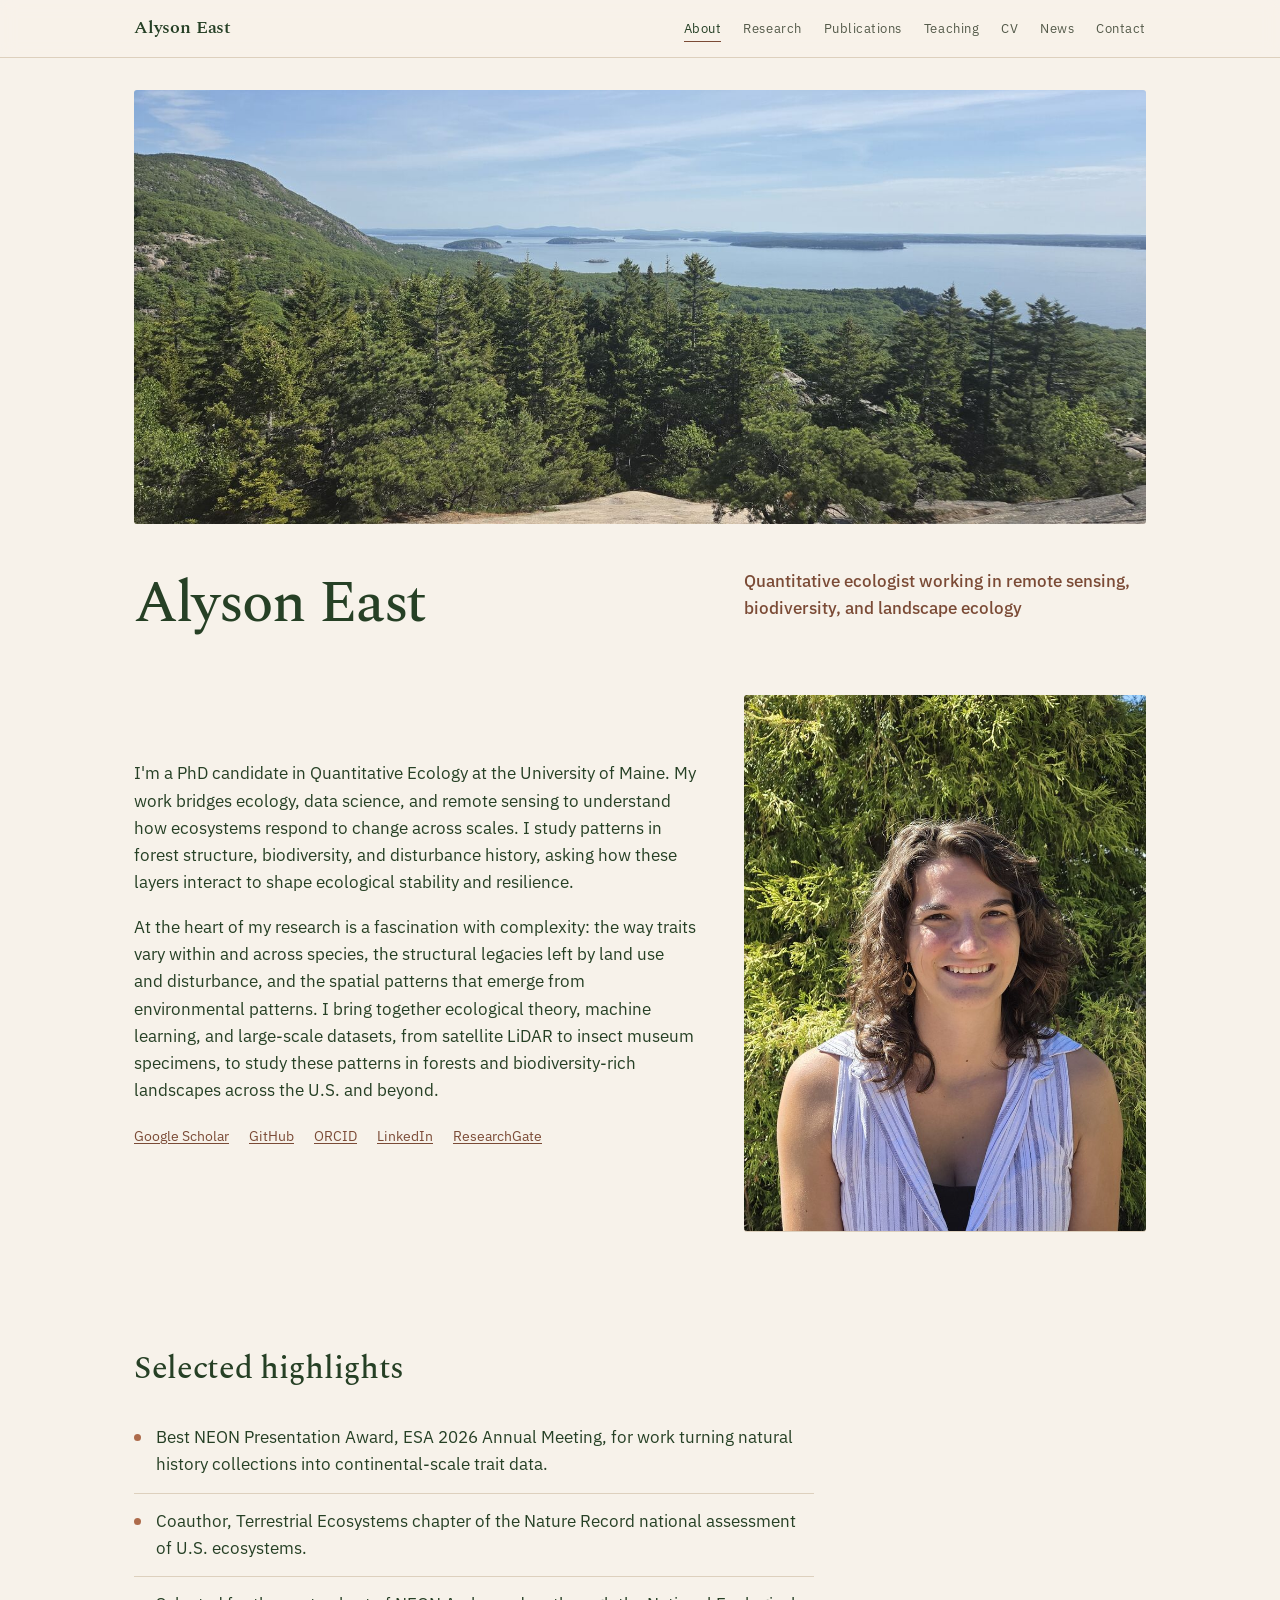
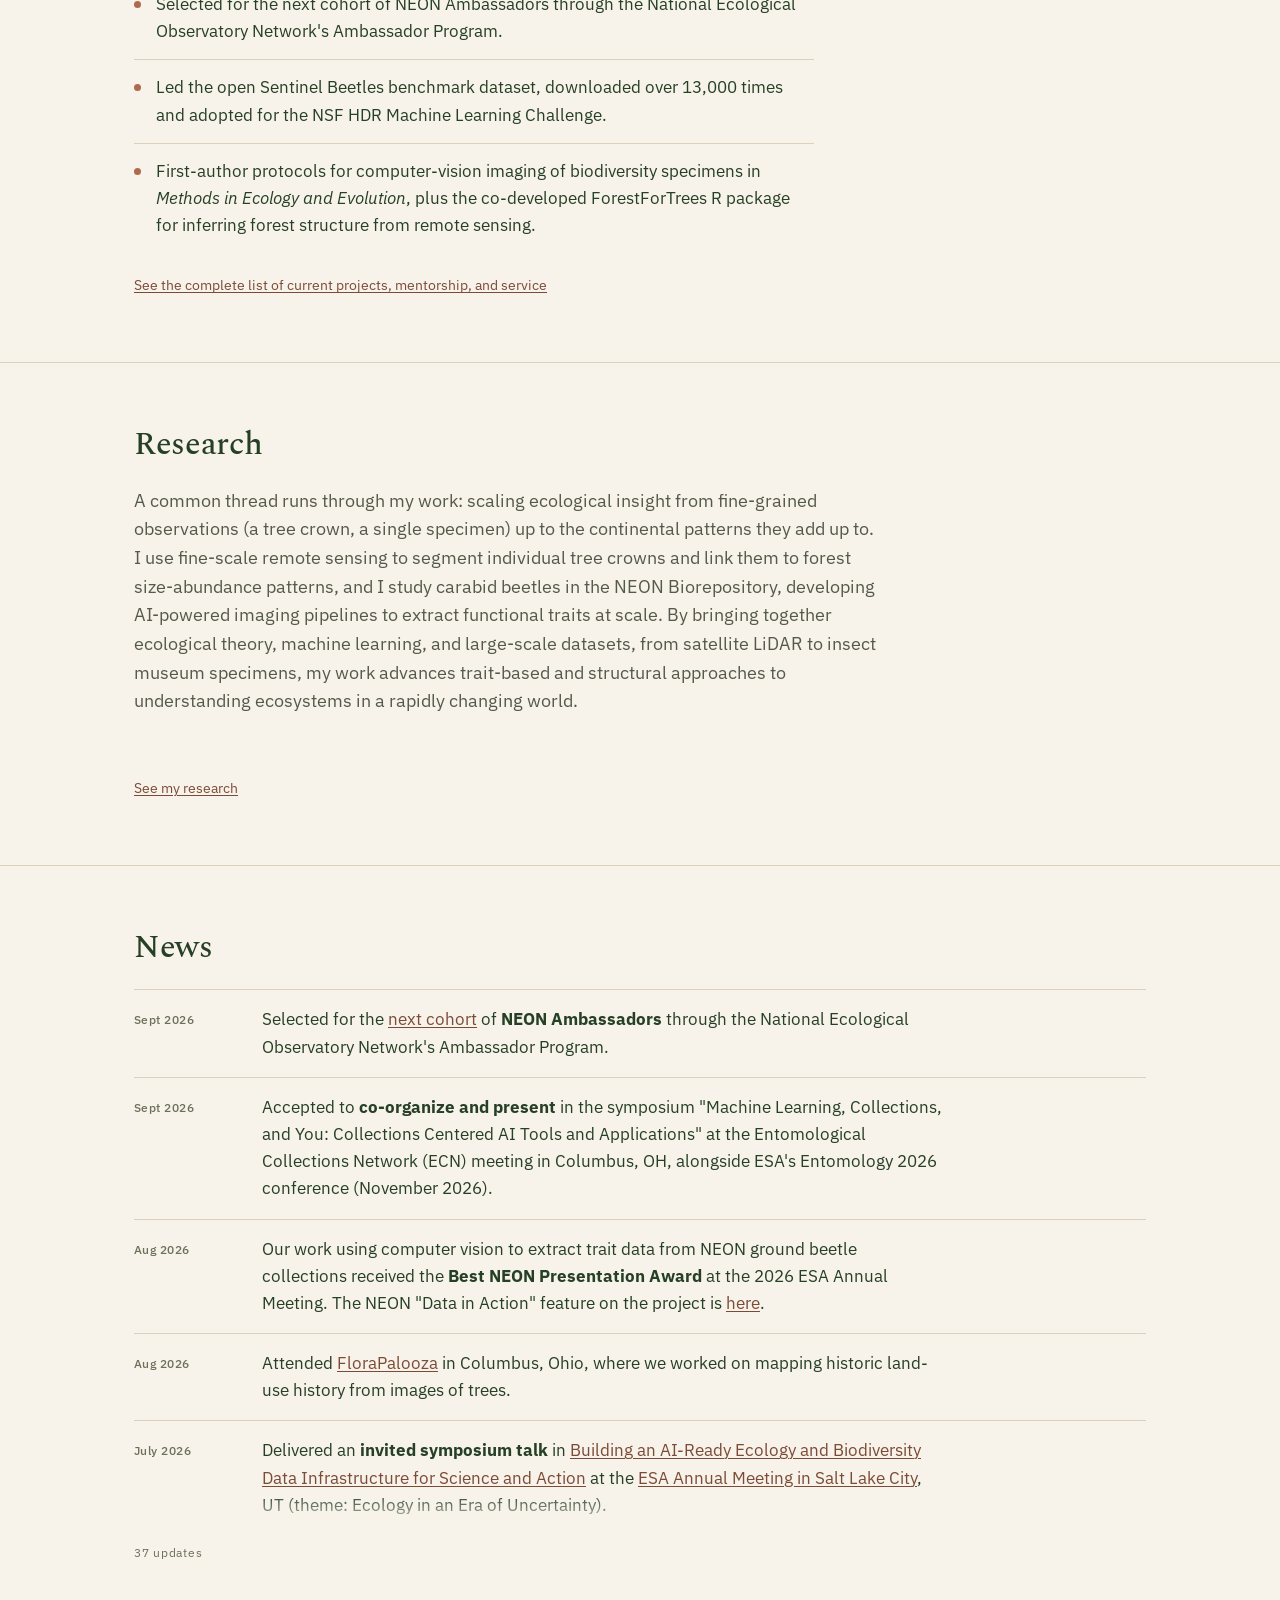
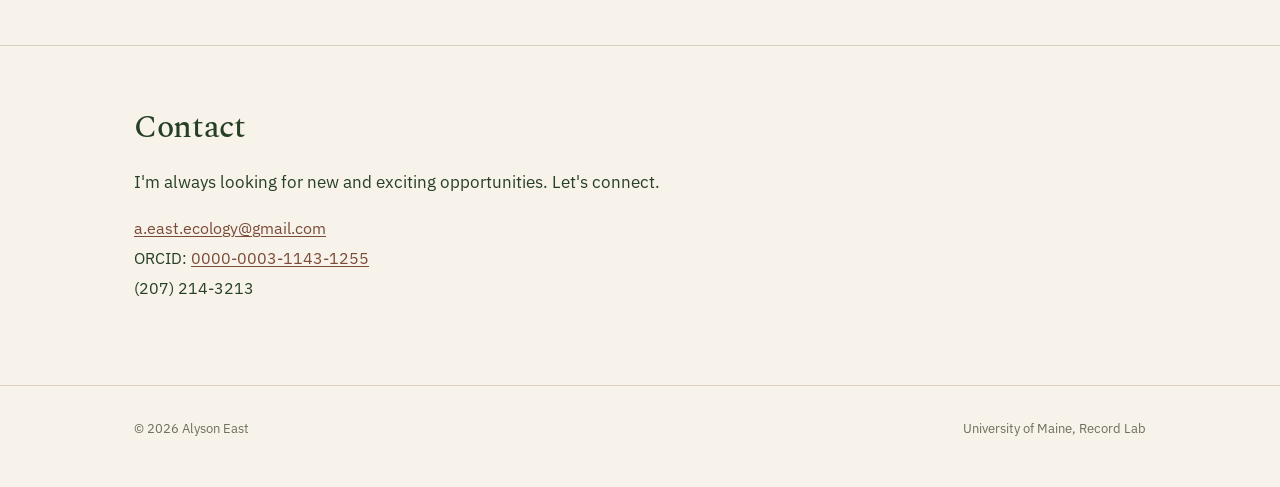
==== commit 524a2cf5: "Add CV page, publications summary, and new photos New cv.html, a stylized CV after jennamk14.github." ====
--- a/index.html
+++ b/index.html
@@ -27,6 +27,7 @@
       <a href="research.html">Research</a>
       <a href="publications.html">Publications</a>
       <a href="teaching.html">Teaching</a>
+      <a href="cv.html">CV</a>
       <a href="#news">News</a>
       <a href="#contact">Contact</a>
     </div>
@@ -38,7 +39,13 @@
   <!-- ================= HERO / ABOUT =================
        Single-column by default. To show a photo beside the text, add
        assets/portrait.jpg to the repo and follow the two-column note in README.md. -->
-  <header class="hero" id="about">
+  <header class="hero hero--banner" id="about">
+    <!-- Wide banner above the bio. Hidden automatically if the image is missing. -->
+    <div class="wrap">
+      <img class="subhero-img hero-banner" src="assets/home-hero.jpg"
+           alt="Spruce forest falling away from a granite summit in Acadia National Park, looking out over the sea and offshore islands"
+           onerror="this.style.display='none'">
+    </div>
     <div class="wrap hero-grid">
       <h1 class="hero-reveal">Alyson East</h1>
       <p class="role hero-reveal d1">Quantitative ecologist working in remote sensing, biodiversity, and landscape ecology</p>
@@ -82,6 +89,7 @@
             <em>Methods in Ecology and Evolution</em>, plus the co-developed ForestForTrees R package
             for inferring forest structure from remote sensing.</li>
       </ul>
+      <a class="section-link" href="cv.html">See the complete list of current projects, mentorship, and service</a>
     </div>
   </section>
 
--- a/style.css
+++ b/style.css
@@ -415,7 +415,70 @@
 .mentor p { margin-bottom: 0; }
 
 /* research overview: link on flagship blocks */
-.rblock .readmore { display: inline-block; margin-top: .6rem; font-size: .9rem; }
+.rblock .readmore,
+.area .readmore { display: inline-block; margin-top: .6rem; font-size: .9rem; }
+
+/* home: wide landscape banner above the bio */
+.hero--banner { padding-top: 32px; }
+.hero-banner { margin-top: 0; margin-bottom: 44px; }
+
+/* publications: "At a glance" summary, a grid of .metric cells */
+.pub-summary {
+  display: grid; grid-template-columns: repeat(3, minmax(0, 1fr));
+  gap: 28px 40px; align-items: start; border-top: 0; margin-bottom: 0;
+}
+.pub-summary .metric { min-width: 0; gap: 8px; }
+.pub-summary .metric-label { max-width: 32ch; font-size: .85rem; color: var(--ink-soft); }
+@media (max-width: 820px) { .pub-summary { grid-template-columns: repeat(2, minmax(0, 1fr)); } }
+@media (max-width: 480px) { .pub-summary { grid-template-columns: 1fr; } }
+
+/* =========================================================
+   CV page
+   Each group is a .te-institution label, an h2, then either
+   .cv-entry rows (date rail + body, like a .news-item) or a
+   .cv-records list (name and detail, date on the right).
+   ========================================================= */
+.cv-intro { display: flex; flex-wrap: wrap; gap: 6px 20px; align-items: baseline; }
+.cv-group { margin-top: 56px; }
+.cv-group > h2 { margin-bottom: .4rem; }
+.cv-group > .cv-sub { color: var(--ink-soft); font-size: .95rem; margin-bottom: 1rem; }
+.cv-group .te-institution { margin-top: 0; }
+
+.cv-entry {
+  display: grid; grid-template-columns: 8.5rem minmax(0, 1fr);
+  gap: 0 24px; padding: 16px 0; border-bottom: 1px solid var(--line);
+}
+.cv-entry:last-child { border-bottom: 0; }
+.cv-date {
+  font-size: .78rem; font-weight: 500; letter-spacing: .04em;
+  color: var(--ink-faint); padding-top: .3rem;
+}
+.cv-entry h3 { font-size: 1.08rem; margin-bottom: .15rem; }
+.cv-entry .role-line { font-size: .85rem; color: var(--accent); margin-bottom: .35rem; }
+.cv-entry p { font-size: .95rem; color: var(--ink-soft); margin-bottom: 0; }
+.cv-entry ul { margin: .3rem 0 0; padding-left: 1.1rem; font-size: .95rem; color: var(--ink-soft); max-width: var(--measure); }
+.cv-entry li { margin-bottom: .2rem; }
+
+.cv-records { list-style: none; margin: 0; padding: 0; border-top: 1px solid var(--line); }
+.cv-records li {
+  display: flex; justify-content: space-between; gap: 24px; align-items: baseline;
+  padding: 12px 0 12px .85rem; border-bottom: 1px solid var(--line);
+  border-left: 2px solid transparent;
+}
+.cv-records .name { font-weight: 600; color: var(--ink); display: block; }
+.cv-records .detail { font-size: .9rem; color: var(--ink-soft); display: block; max-width: var(--measure); }
+.cv-records .when { font-size: .78rem; color: var(--ink-faint); white-space: nowrap; letter-spacing: .04em; }
+/* leadership roles and major contributions */
+.cv-records li.hl { border-left-color: var(--accent-warm); }
+.cv-records li.hl .name { color: var(--accent); }
+.cv-note { font-size: .82rem; color: var(--ink-faint); margin-top: 10px; }
+
+@media (max-width: 560px) {
+  .cv-entry { grid-template-columns: 1fr; gap: 4px; }
+  .cv-date { padding-top: 0; }
+  .cv-records li { flex-direction: column; gap: 2px; }
+  .cv-records .when { order: -1; }
+}
 
 /* =========================================================
    Scroll reveal
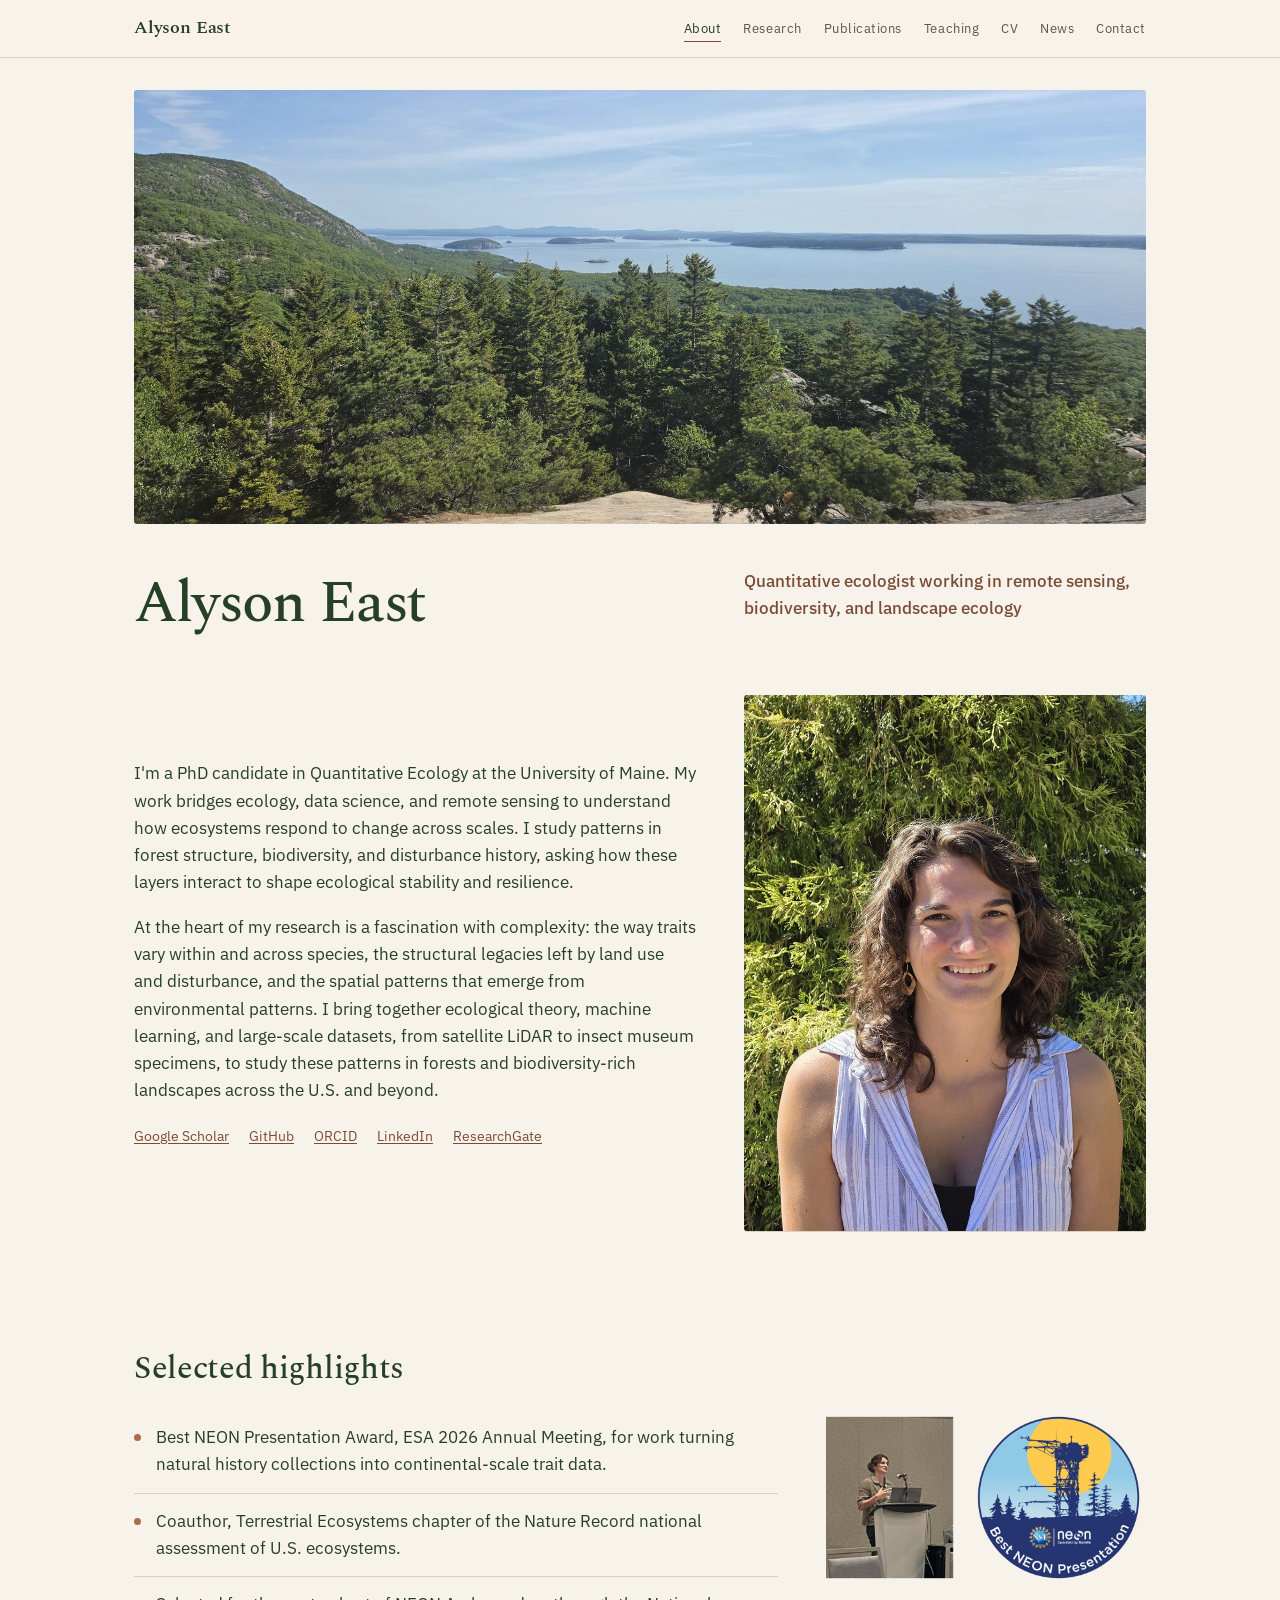
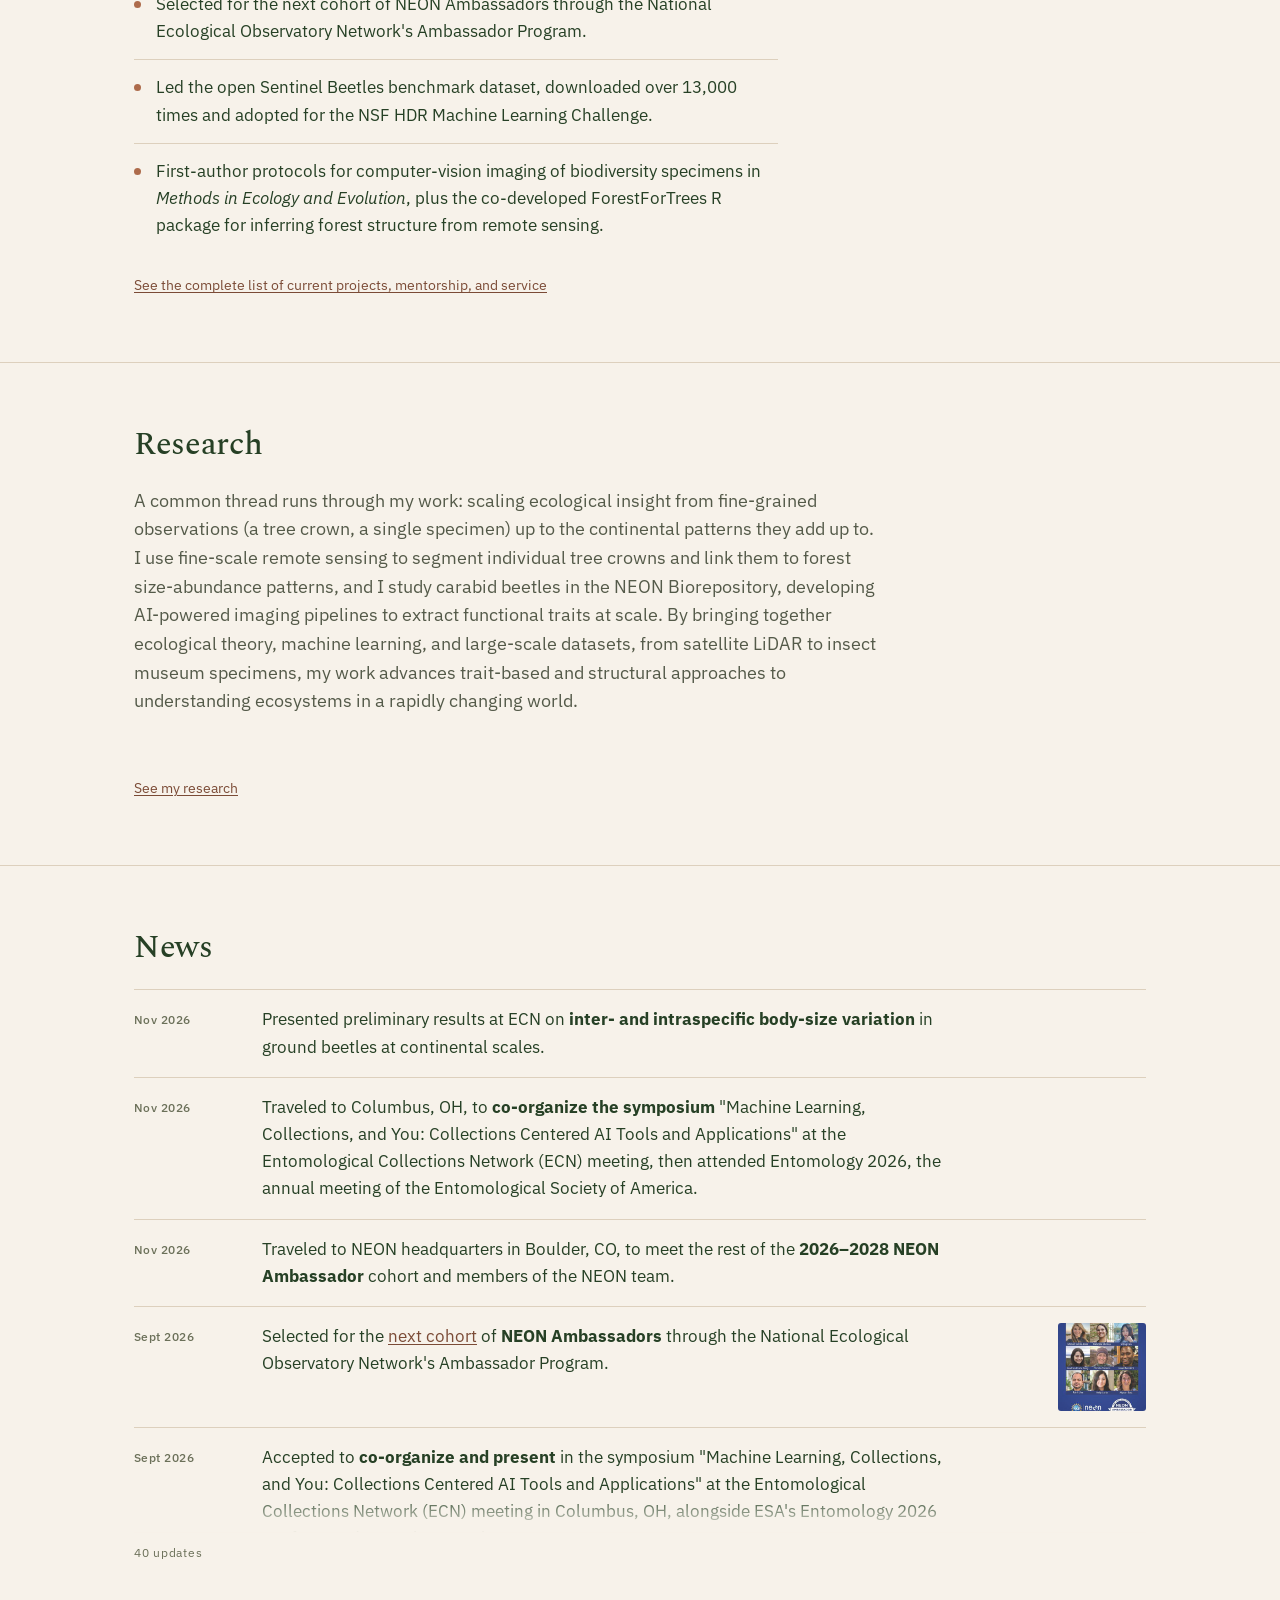
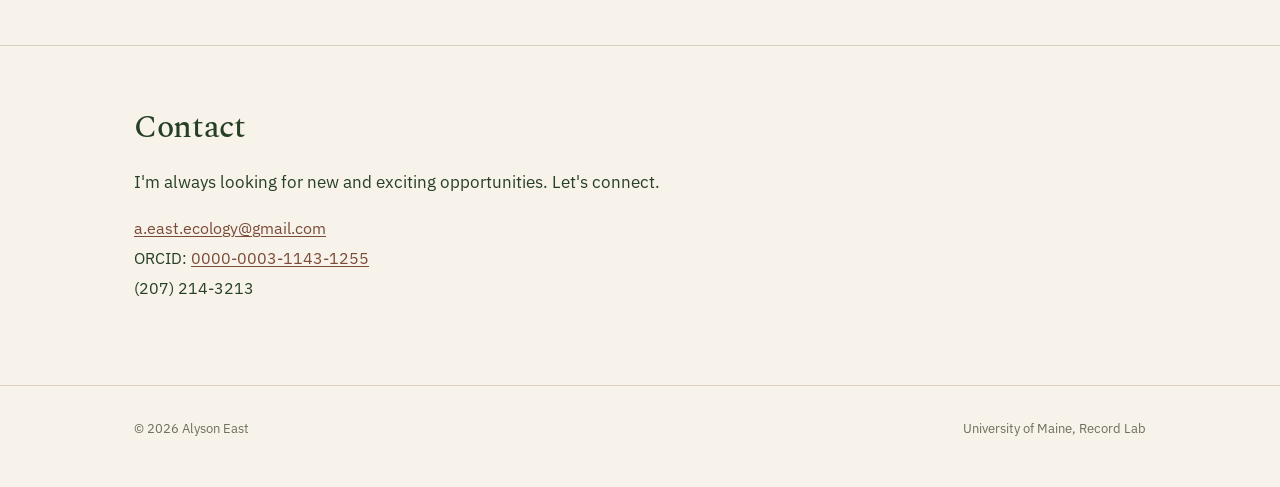
==== commit e88ce852: "Embed photos site-wide, add student bios and November news - News thumbnails, highlights photo, and " ====
--- a/index.html
+++ b/index.html
@@ -76,6 +76,7 @@
   <section id="highlights" class="rise">
     <div class="wrap">
       <h2>Selected highlights</h2>
+      <div class="media-split">
       <ul class="highlights">
         <li>Best NEON Presentation Award, ESA 2026 Annual Meeting, for work turning natural history
             collections into continental-scale trait data.</li>
@@ -89,6 +90,11 @@
             <em>Methods in Ecology and Evolution</em>, plus the co-developed ForestForTrees R package
             for inferring forest structure from remote sensing.</li>
       </ul>
+      <figure class="media-split-photo">
+        <img src="assets/home/neon-award.jpg" alt="Alyson East speaking at a podium at the 2026 ESA Annual Meeting, beside the Best NEON Presentation award badge"
+             loading="lazy" decoding="async" onerror="this.style.display='none'">
+      </figure>
+      </div>
       <a class="section-link" href="cv.html">See the complete list of current projects, mentorship, and service</a>
     </div>
   </section>
@@ -121,10 +127,32 @@
 
       <div class="news scrollpanel" id="news-feed" tabindex="0" role="region" aria-label="News feed">
         <article class="news-item">
+          <div class="news-date">Nov 2026</div>
+          <div><p>Presented preliminary results at ECN on <strong>inter- and intraspecific body-size
+            variation</strong> in ground beetles at continental scales.</p></div>
+        </article>
+
+        <article class="news-item">
+          <div class="news-date">Nov 2026</div>
+          <div><p>Traveled to Columbus, OH, to <strong>co-organize the symposium</strong> "Machine Learning,
+            Collections, and You: Collections Centered AI Tools and Applications" at the Entomological
+            Collections Network (ECN) meeting, then attended Entomology 2026, the annual meeting of the
+            Entomological Society of America.</p></div>
+        </article>
+
+        <article class="news-item">
+          <div class="news-date">Nov 2026</div>
+          <div><p>Traveled to NEON headquarters in Boulder, CO, to meet the rest of the
+            <strong>2026–2028 NEON Ambassador</strong> cohort and members of the NEON team.</p></div>
+        </article>
+
+        <article class="news-item news-item--media">
           <div class="news-date">Sept 2026</div>
           <div><p>Selected for the <a href="https://www.neonscience.org/impact/observatory-blog/meet-2026-2028-neon-ambassador-cohort">next cohort</a> of
             <strong>NEON Ambassadors</strong> through the National
             Ecological Observatory Network's Ambassador Program.</p></div>
+          <img class="news-thumb" src="assets/news/2026-09-neon-ambassadors.jpg" alt="Headshots of the 2026–2028 NEON Ambassador cohort, Alyson East among them"
+               loading="lazy" decoding="async" onerror="this.style.display='none'">
         </article>
 
         <article class="news-item">
@@ -135,36 +163,44 @@
             conference (November 2026).</p></div>
         </article>
 
-        <article class="news-item">
+        <article class="news-item news-item--media">
           <div class="news-date">Aug 2026</div>
           <div><p>Our work using computer vision to extract trait data from NEON ground beetle collections
             received the <strong>Best NEON Presentation Award</strong> at the 2026 ESA Annual Meeting. The NEON "Data in
             Action" feature on the project is
             <a href="https://www.neonscience.org/impact/observatory-blog/can-ai-unlock-hidden-data-biological-collections">here</a>.</p></div>
-        </article>
-
-        <article class="news-item">
+          <img class="news-thumb" src="assets/news/2026-08-neon-award.jpg" alt="The Best NEON Presentation award badge: a NEON tower against a yellow sun above a forested horizon"
+               loading="lazy" decoding="async" onerror="this.style.display='none'">
+        </article>
+
+        <article class="news-item news-item--media">
           <div class="news-date">Aug 2026</div>
           <div><p>Attended <a href="https://github.com/Imageomics/FloraPalooza-2026/wiki">FloraPalooza</a> in
             Columbus, Ohio, where we worked on mapping historic land-use history from images of trees.</p></div>
-        </article>
-
-        <article class="news-item">
+          <img class="news-thumb" src="assets/news/2026-08-florapalooza.jpg" alt="FloraPalooza participants gathered for a group photo under the trees"
+               loading="lazy" decoding="async" onerror="this.style.display='none'">
+        </article>
+
+        <article class="news-item news-item--media">
           <div class="news-date">July 2026</div>
           <div><p>Delivered an <strong>invited symposium talk</strong> in
             <a href="https://planion.events/e/esa/am2026/sessions/818613/">Building an AI-Ready Ecology
             and Biodiversity Data Infrastructure for Science and Action</a> at the
             <a href="https://esa.org/saltlake2026/">ESA Annual Meeting in Salt Lake City</a>, UT
             (theme: Ecology in an Era of Uncertainty).</p></div>
-        </article>
-
-        <article class="news-item">
+          <img class="news-thumb" src="assets/news/2026-07-esa-symposium.jpg" alt="Alyson East speaking from a podium during the ESA symposium"
+               loading="lazy" decoding="async" onerror="this.style.display='none'">
+        </article>
+
+        <article class="news-item news-item--media">
           <div class="news-date">July 2026</div>
           <div><p>Served as a <strong>panelist</strong> for Getting Into Graduate School and Finding the Right Program at the
             ESA Annual Meeting Career Central.</p></div>
-        </article>
-
-        <article class="news-item">
+          <img class="news-thumb" src="assets/news/2026-07-esa-career-central.jpg" alt="Alyson East seated at a conference table, from an ESA Annual Meeting feature"
+               loading="lazy" decoding="async" onerror="this.style.display='none'">
+        </article>
+
+        <article class="news-item news-item--media">
           <div class="news-date">July 2026</div>
           <div><p>Attended the in-person <strong>all-author meeting for The Nature Record</strong> in Washington, DC, joining
             more than 100 contributing authors to work through public comments and National Academies
@@ -175,13 +211,17 @@
             Projections of Terrestrial Ecosystems in the US came through the National Academies review so
             strongly. The final assessment will be released online in fall 2026, with an MIT Press book
             to follow in 2027.</p></div>
-        </article>
-
-        <article class="news-item">
+          <img class="news-thumb" src="assets/news/2026-07-nature-record.jpg" alt="The Nature Record logo over layered, forested mountain ridges"
+               loading="lazy" decoding="async" onerror="this.style.display='none'">
+        </article>
+
+        <article class="news-item news-item--media">
           <div class="news-date">June 2026</div>
           <div><p>Hosted OSU computer science undergraduate <strong>Nathan Cain</strong> in Maine for a collaborative work
             session and his first experience with ecological field work:
             <a href="https://flic.kr/s/aHBqjCYD6N">photos</a>.</p></div>
+          <img class="news-thumb" src="assets/news/2026-06-nathan-cain.jpg" alt="Two people kneeling to plant tree seedlings through rows of black ground cloth in a Maine field"
+               loading="lazy" decoding="async" onerror="this.style.display='none'">
         </article>
 
         <article class="news-item">
@@ -206,17 +246,21 @@
             Sydne Record, Brian McGill, Jacquelyn Gill, Jonathan Knott, and Angela Mech.</p></div>
         </article>
 
-        <article class="news-item">
+        <article class="news-item news-item--media">
           <div class="news-date">Apr 2026</div>
           <div><p>Presented a poster and <strong>workshopped newly developed AI tools</strong> at the first
             <a href="https://imageomics.osu.edu/conference-main">Imageomics Conference 2026</a> in
             Columbus, Ohio.</p></div>
-        </article>
-
-        <article class="news-item">
+          <img class="news-thumb" src="assets/news/2026-04-imageomics-conference.jpg" alt="Participants assembling an imaging hardware kit at a workshop table covered in tools and wiring"
+               loading="lazy" decoding="async" onerror="this.style.display='none'">
+        </article>
+
+        <article class="news-item news-item--media">
           <div class="news-date">Apr 2026</div>
           <div><p>Presented the <strong>NEON Virtual Challenge and awards</strong> at the
             <a href="https://www.farr-rcn.org/workshop26">FARR RCN Workshop 2026</a> in Washington, DC.</p></div>
+          <img class="news-thumb" src="assets/news/2026-04-farr-workshop.jpg" alt="A speaker at a podium beneath projected illustrations of carabid beetles at the FARR RCN workshop"
+               loading="lazy" decoding="async" onerror="this.style.display='none'">
         </article>
 
         <article class="news-item">
@@ -251,10 +295,12 @@
             framework for assessing and optimizing existing research networks</a>.</p></div>
         </article>
 
-        <article class="news-item">
+        <article class="news-item news-item--media">
           <div class="news-date">Jan 2026</div>
           <div><p>Aly and Sydne traveled to the NEON Biorepository to finish data collection on the <strong>NEON
             Carabid dataset</strong> after nine months of work.</p></div>
+          <img class="news-thumb" src="assets/news/2026-01-biorepository.jpg" alt="Alyson East and Sydne Record holding a drawer of pinned carabid beetles at the NEON Biorepository"
+               loading="lazy" decoding="async" onerror="this.style.display='none'">
         </article>
 
         <article class="news-item">
@@ -291,11 +337,13 @@
             autoencoder-identified traits at the Imageomics Funcapalooza workshop in Columbus, Ohio.</p></div>
         </article>
 
-        <article class="news-item">
+        <article class="news-item news-item--media">
           <div class="news-date">Aug 2025</div>
           <div><p>"Optimizing Image Capture for Computer Vision-Powered Taxonomic Identification and Trait
             Recognition of Biodiversity Specimens,"
             <a href="https://flic.kr/p/2roYvqJ">poster presentation at ESA</a>.</p></div>
+          <img class="news-thumb" src="assets/news/2025-08-esa-poster.jpg" alt="Alyson East standing beside her ESA poster on optimizing image capture for computer vision"
+               loading="lazy" decoding="async" onerror="this.style.display='none'">
         </article>
 
         <article class="news-item">
@@ -311,10 +359,12 @@
             Annual Meeting in Baltimore, MD.</p></div>
         </article>
 
-        <article class="news-item">
+        <article class="news-item news-item--media">
           <div class="news-date">Aug 2025</div>
           <div><p>Accepted <strong>three section awards</strong> on behalf of the ESA Early Career Ecologists Section: Section of
             Merit, Innovative Leadership Structure, and Innovative Member Engagement.</p></div>
+          <img class="news-thumb" src="assets/news/2025-08-ece-awards.jpg" alt="Members of the ESA Early Career Ecologists Section behind their booth table in Baltimore"
+               loading="lazy" decoding="async" onerror="this.style.display='none'">
         </article>
 
         <article class="news-item">
@@ -322,12 +372,14 @@
           <div><p>Represented early-career scientists at the <strong>ESA Governing Board</strong> meeting in Baltimore, MD.</p></div>
         </article>
 
-        <article class="news-item">
+        <article class="news-item news-item--media">
           <div class="news-date">June 2025</div>
           <div><p><strong>Co-organized</strong> the
             <a href="https://imageomics.osu.edu/news/2025/06/bring-data-funk-funcapalooza-2025-workshop-announced">Imageomics
             Funcapalooza</a> workshop, advancing machine-learning approaches for functional trait
             discovery in biodiversity science.</p></div>
+          <img class="news-thumb" src="assets/news/2025-06-funcapalooza.jpg" alt="Funcapalooza workshop participants lined up on a staircase for a group photo"
+               loading="lazy" decoding="async" onerror="this.style.display='none'">
         </article>
 
         <article class="news-item">
@@ -349,38 +401,48 @@
             discourse with the Editors in Chief of the ESA journals.</p></div>
         </article>
 
-        <article class="news-item">
+        <article class="news-item news-item--media">
           <div class="news-date">May 2025</div>
           <div><p><strong>Implemented imaging and automated processing workflows</strong> at the
             <a href="https://biorepo.neonscience.org/portal/index.php">NEON Biorepository</a> in Tempe,
             Arizona, training staff and scaling specimen digitization for carabid beetle collections
             (<a href="https://github.com/Imageomics/CarabidImaging">processing pipeline</a>).</p></div>
-        </article>
-
-        <article class="news-item">
+          <img class="news-thumb" src="assets/news/2025-05-biorepository-tempe.jpg" alt="Alyson East sliding a drawer of pinned beetles out of a specimen cabinet"
+               loading="lazy" decoding="async" onerror="this.style.display='none'">
+        </article>
+
+        <article class="news-item news-item--media">
           <div class="news-date">Apr 2025</div>
           <div><p>Aly and <a href="https://smrayeed.github.io/">Rayeed</a> presented <strong>final results from the beetle-intake work</strong> at the <a href="https://imageomics.osu.edu/allhands">Imageomics all-hands</a>
             meeting in Columbus, Ohio.</p></div>
-        </article>
-
-        <article class="news-item">
+          <img class="news-thumb" src="assets/news/2025-04-imageomics-all-hands.jpg" alt="Alyson East presenting beetle imaging results to the Imageomics all-hands meeting"
+               loading="lazy" decoding="async" onerror="this.style.display='none'">
+        </article>
+
+        <article class="news-item news-item--media">
           <div class="news-date">Jan 2025</div>
           <div><p>The <strong>AI and Ecology course</strong> spent three weeks in Hawaii; the beetle-intake group imaged the
             entire collection of Hawaiian beetles pinned at the
             <a href="https://www.neonscience.org/field-sites/puum">Pu'u Maka'ala Natural Area Reserve NEON
             site</a>.</p></div>
-        </article>
-
-        <article class="news-item">
+          <img class="news-thumb" src="assets/news/2025-01-hawaii-course.jpg" alt="Course participants in high-visibility vests hiking through shrubby lava-flow forest in Hawaii"
+               loading="lazy" decoding="async" onerror="this.style.display='none'">
+        </article>
+
+        <article class="news-item news-item--media">
           <div class="news-date">Jan 2025</div>
           <div><p><strong>Field day</strong> assisting the bioacoustics crew, collecting SIM cards from audio recorders in kīpuka
             forest patches to assess variation in bird vocals by localized community divergence.</p></div>
-        </article>
-
-        <article class="news-item">
+          <img class="news-thumb" src="assets/news/2025-01-bioacoustics.jpg" alt="A field crew member among flowering ʻōhiʻa lehua on a lava flow"
+               loading="lazy" decoding="async" onerror="this.style.display='none'">
+        </article>
+
+        <article class="news-item news-item--media">
           <div class="news-date">Sept 2024</div>
           <div><p>Moved back to the University of Maine, Orono, to <strong>begin my PhD</strong> in the
             <a href="https://sites.google.com/maine.edu/record-lab">Record Lab</a>.</p></div>
+          <img class="news-thumb" src="assets/news/2024-09-umaine.jpg" alt="A brick campus building across a sunny lawn at the University of Maine"
+               loading="lazy" decoding="async" onerror="this.style.display='none'">
         </article>
 
       </div>
--- a/style.css
+++ b/style.css
@@ -224,8 +224,9 @@
   background: var(--paper-deep);
 }
 
-/* .pub-meta is the small note under the page intro, not part of an entry */
+/* .pub-meta is the small note (the authorship key under "At a glance"), not part of an entry */
 .pub-meta { font-size: .82rem; color: var(--ink-faint); }
+p.pub-meta { margin-top: 28px; }
 
 @media (max-width: 820px) {
   .pub-entry--media { grid-template-columns: minmax(0, 1fr); }
@@ -481,6 +482,109 @@
 }
 
 /* =========================================================
+   Photo slots added from the photo plan
+   Every image keeps the onerror hide, so a missing file only
+   leaves the text behind.
+   ========================================================= */
+
+/* news: optional square thumbnail as a third column */
+.news-item--media { grid-template-columns: 6.5rem minmax(0, 1fr) 5.5rem; }
+.news-thumb {
+  width: 5.5rem; aspect-ratio: 1 / 1; object-fit: cover;
+  border-radius: 3px; background: var(--paper-deep);
+}
+@media (max-width: 560px) {
+  .news-item--media { grid-template-columns: minmax(0, 1fr) 4.5rem; gap: 4px 16px; }
+  .news-item--media .news-date { grid-column: 1 / -1; }
+  .news-thumb { width: 4.5rem; }
+}
+
+/* a list or text block with one photo beside it (home highlights) */
+.media-split {
+  display: grid; grid-template-columns: minmax(0, 1fr) 20rem;
+  gap: 48px; align-items: start;
+}
+.media-split-photo { margin: 0; }
+.media-split-photo img { width: 100%; height: auto; border-radius: 3px; background: var(--paper-deep); }
+.media-split-photo figcaption,
+.figure figcaption { font-size: .78rem; color: var(--ink-faint); margin-top: 8px; max-width: var(--measure); }
+
+/* inline figure between paragraphs on a project page */
+.figure { margin: 32px 0; max-width: 46rem; }
+.figure img { width: 100%; height: auto; border-radius: 3px; background: var(--paper-deep); }
+
+/* teaching: a course with a photo, laid out like .pub-entry--media */
+.course--media {
+  display: grid; grid-template-columns: minmax(0, 1fr) 13rem;
+  gap: 0 32px; align-items: start;
+}
+.course-body { max-width: var(--measure); }
+.course-photo {
+  width: 100%; aspect-ratio: 4 / 3; object-fit: cover;
+  border-radius: 3px; background: var(--paper-deep);
+}
+
+/* page banner on an inner page (teaching) */
+.page-banner { margin: 0 0 36px; }
+
+/* research overview: thumbnail beside an "additional research" item */
+.more-list > div.has-thumb {
+  display: grid; grid-template-columns: minmax(0, 1fr) 6rem;
+  column-gap: 16px; max-width: calc(40ch + 7rem);
+}
+.has-thumb dt, .has-thumb dd { grid-column: 1; }
+.has-thumb .more-thumb { grid-column: 2; grid-row: 1 / span 2; }
+.more-thumb img {
+  width: 6rem; aspect-ratio: 4 / 3; object-fit: cover;
+  border-radius: 3px; background: var(--paper-deep);
+}
+
+/* students: photo (or initials) beside a short bio */
+.students {
+  display: grid; grid-template-columns: repeat(2, minmax(0, 1fr));
+  gap: 0 40px; margin-top: 8px;
+}
+.student {
+  display: grid; grid-template-columns: 4.5rem minmax(0, 1fr);
+  gap: 0 18px; padding: 18px 0; border-bottom: 1px solid var(--line);
+  align-items: start;
+}
+.student-photo, .student-initials {
+  width: 4.5rem; aspect-ratio: 1 / 1; border-radius: 3px;
+  object-fit: cover; background: var(--paper-deep);
+}
+.student-initials {
+  display: flex; align-items: center; justify-content: center;
+  font-family: var(--serif); font-size: 1.3rem; color: var(--ink-faint);
+}
+.student h3 { font-size: 1.05rem; margin-bottom: .1rem; }
+.student .role-line { font-size: .82rem; color: var(--ink-faint); margin-bottom: .4rem; }
+.student p { font-size: .93rem; color: var(--ink-soft); margin: 0; }
+.cv-group .cv-subhead { margin-top: 36px; }
+
+/* CV: small portrait beside the page heading */
+.cv-head {
+  display: grid; grid-template-columns: minmax(0, 1fr) auto;
+  gap: 0 40px; align-items: start;
+}
+.cv-portrait {
+  width: 8rem; aspect-ratio: 1 / 1; object-fit: cover;
+  border-radius: 3px; background: var(--paper-deep);
+}
+
+@media (max-width: 820px) {
+  .media-split { grid-template-columns: 1fr; gap: 28px; }
+  .media-split-photo { max-width: 420px; }
+  .course--media { grid-template-columns: minmax(0, 1fr); }
+  .course-photo { margin-top: 14px; max-width: 320px; }
+  .students { grid-template-columns: 1fr; }
+}
+@media (max-width: 560px) {
+  .cv-portrait { width: 5.5rem; }
+  .cv-head { gap: 0 20px; }
+}
+
+/* =========================================================
    Scroll reveal
    A single short fade-up as each section enters the viewport.
    .rise is only hidden when site.js has run (html.js), so with
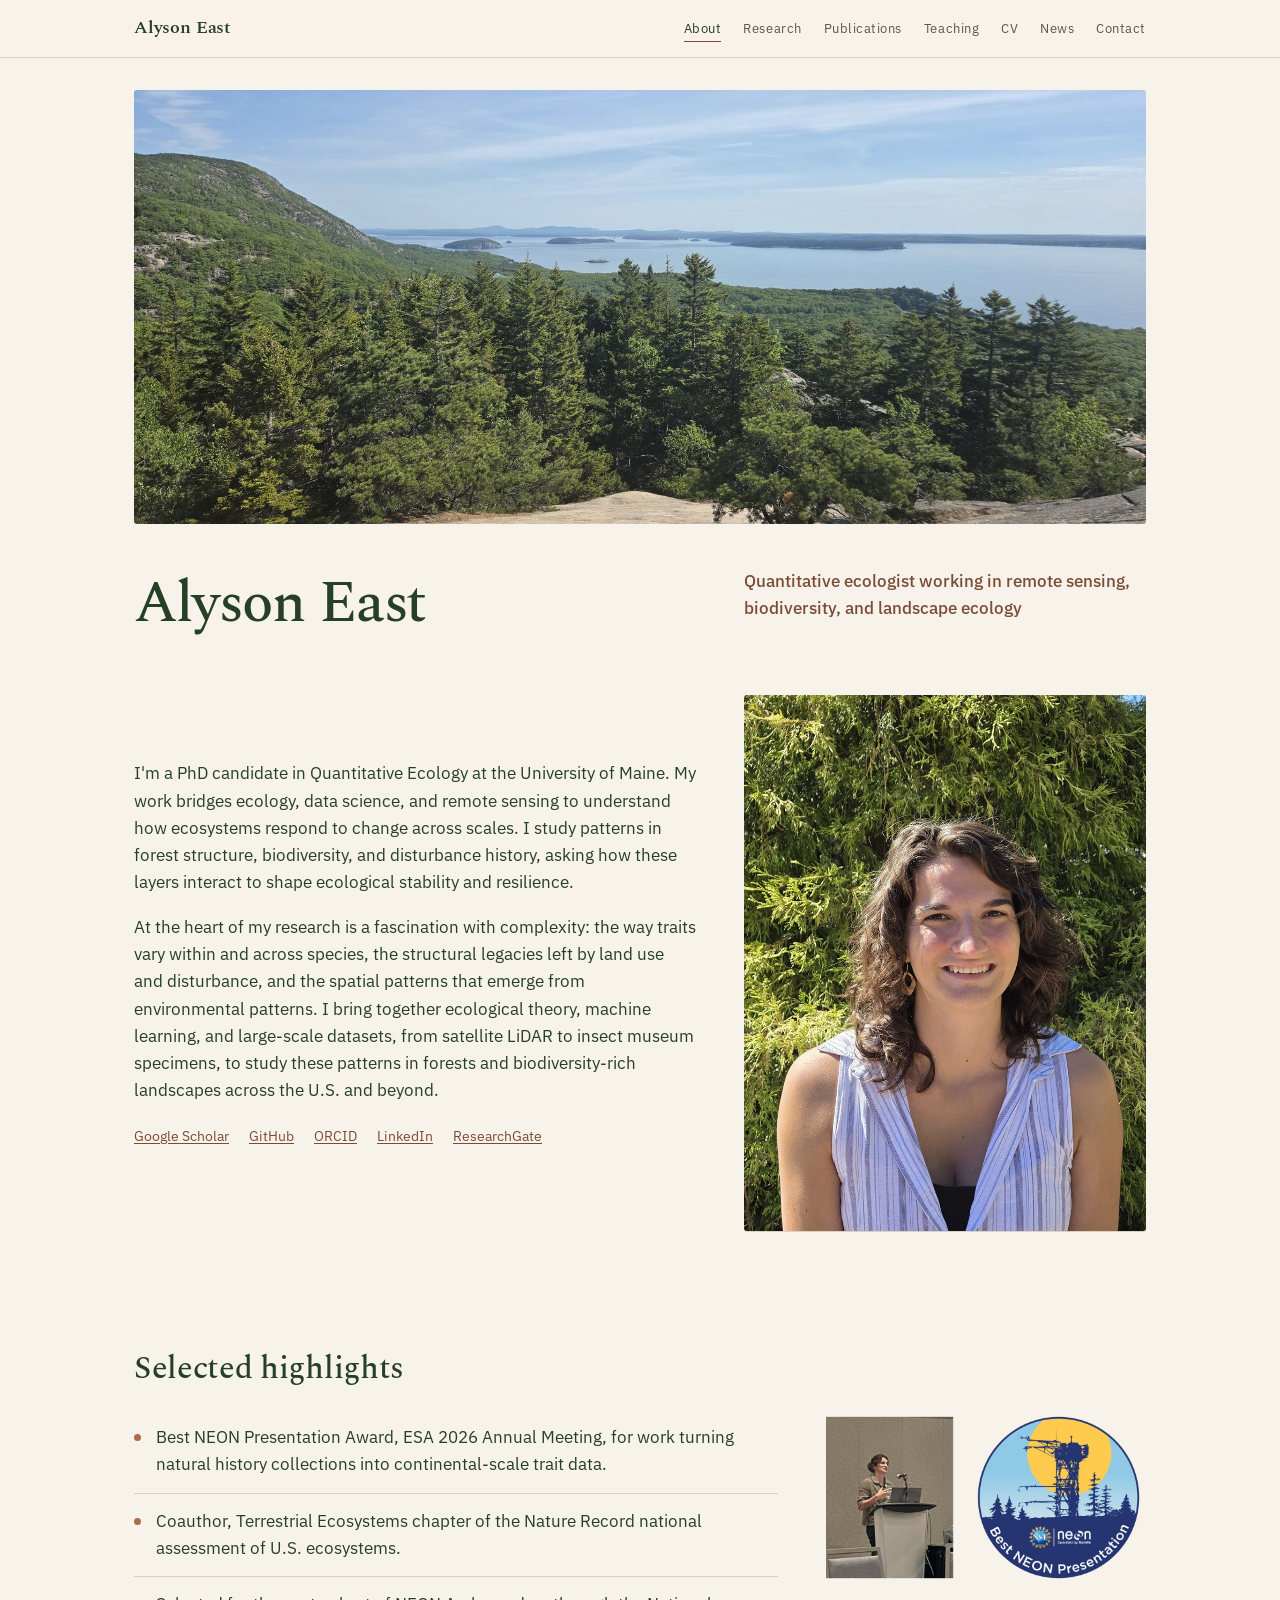
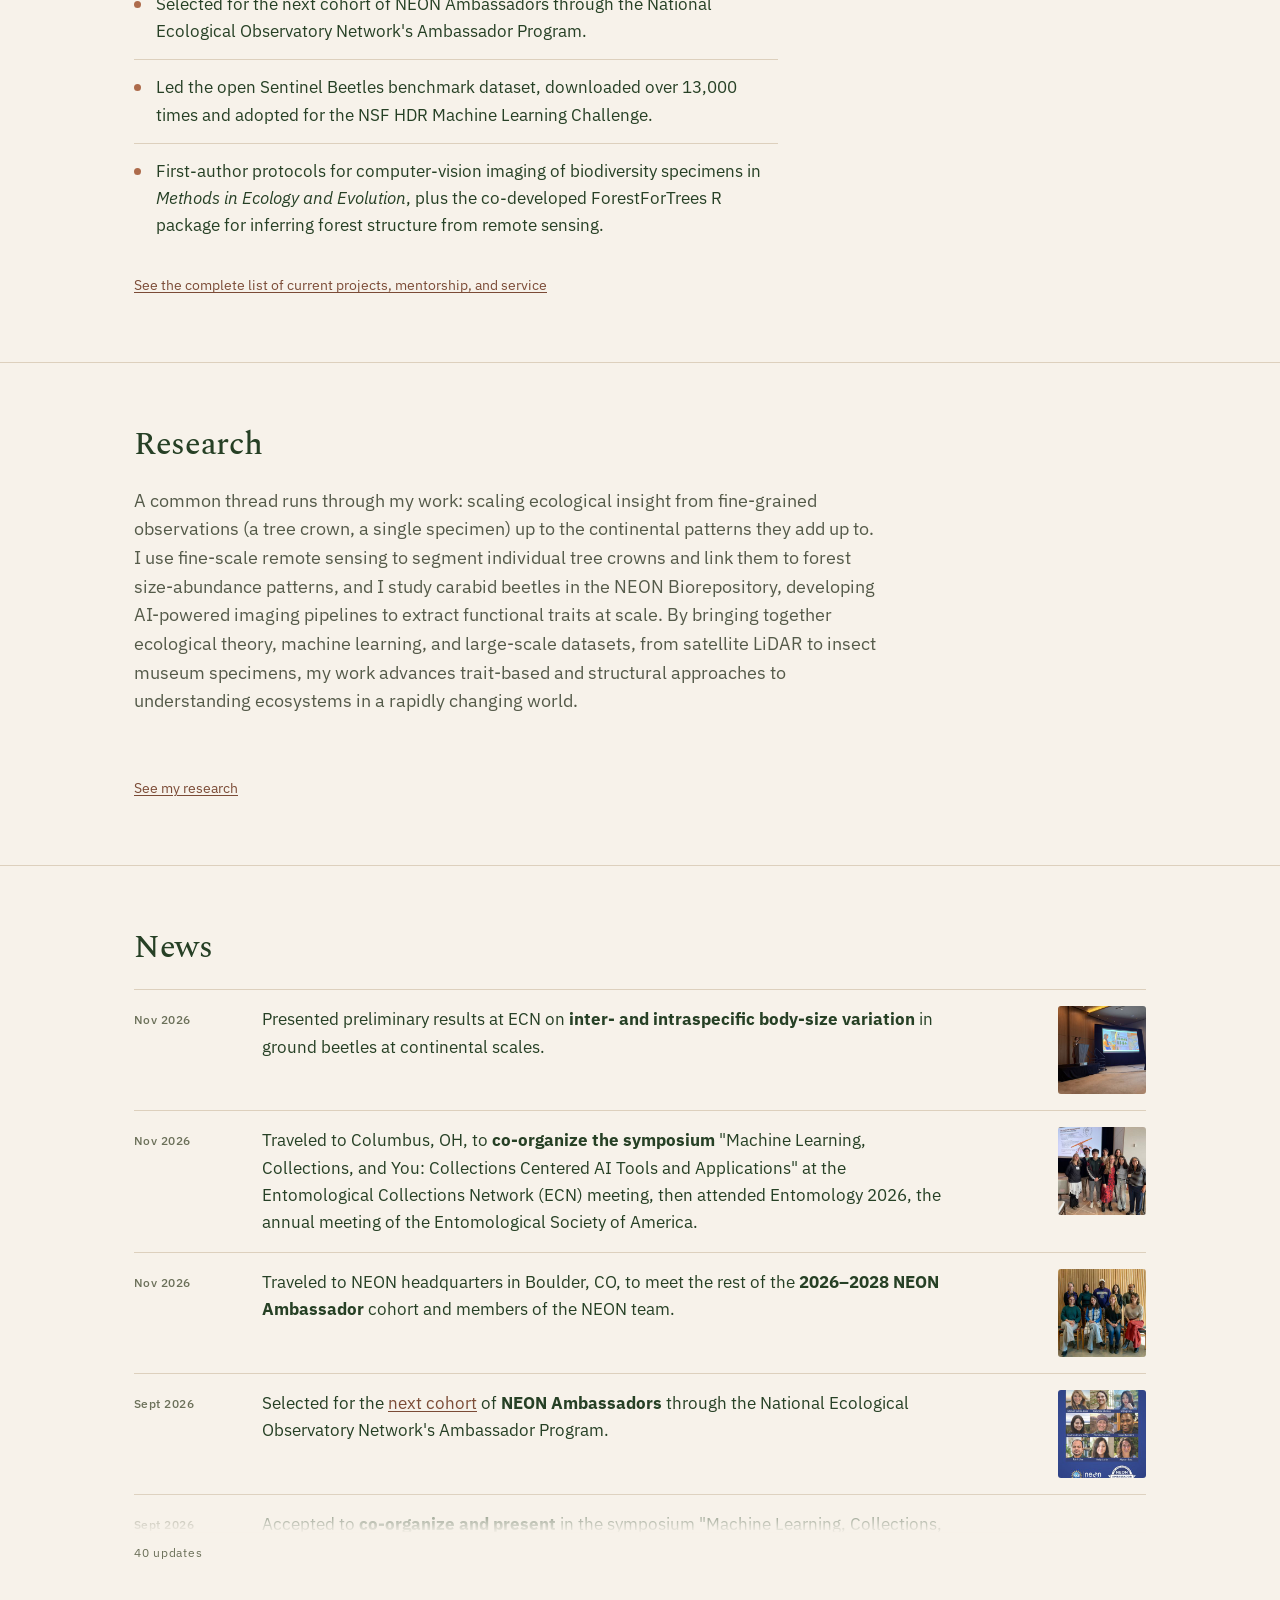
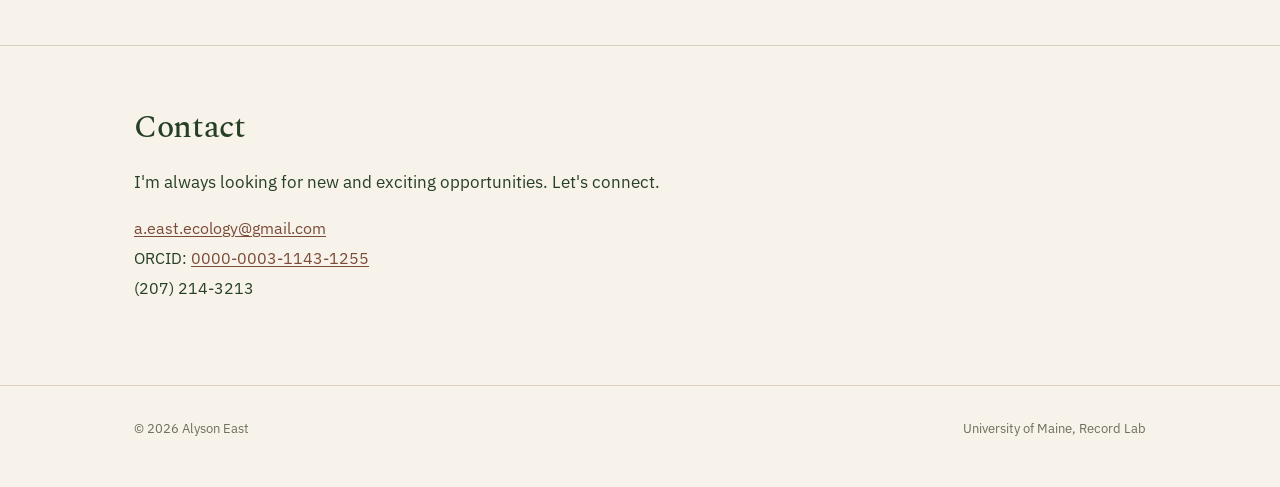
==== commit 6cc4eb59: "Add photos to November ECN and NEON Ambassador news items Co-Authored-By: Claude Opus 5.5 <noreply@a" ====
--- a/index.html
+++ b/index.html
@@ -13,7 +13,7 @@
   <link rel="preconnect" href="https://fonts.googleapis.com">
   <link rel="preconnect" href="https://fonts.gstatic.com" crossorigin>
   <link href="https://fonts.googleapis.com/css2?family=Spectral:ital,wght@0,400;0,500;0,600;1,400&family=IBM+Plex+Sans:wght@400;500;600&display=swap" rel="stylesheet">
-  <link rel="stylesheet" href="style.css">
+  <link rel="stylesheet" href="style.css?v=2026-11-05">
   <script src="site.js"></script>
 </head>
 <body>
@@ -126,24 +126,30 @@
       <h2>News</h2>
 
       <div class="news scrollpanel" id="news-feed" tabindex="0" role="region" aria-label="News feed">
-        <article class="news-item">
+        <article class="news-item news-item--media">
           <div class="news-date">Nov 2026</div>
           <div><p>Presented preliminary results at ECN on <strong>inter- and intraspecific body-size
             variation</strong> in ground beetles at continental scales.</p></div>
-        </article>
-
-        <article class="news-item">
+          <img class="news-thumb" src="assets/news/2026-11-ecn-talk.jpg" alt="Alyson East presenting at a podium at ECN, beside a projected slide of beetle specimen imaging"
+               loading="lazy" decoding="async" onerror="this.style.display='none'">
+        </article>
+
+        <article class="news-item news-item--media">
           <div class="news-date">Nov 2026</div>
           <div><p>Traveled to Columbus, OH, to <strong>co-organize the symposium</strong> "Machine Learning,
             Collections, and You: Collections Centered AI Tools and Applications" at the Entomological
             Collections Network (ECN) meeting, then attended Entomology 2026, the annual meeting of the
             Entomological Society of America.</p></div>
-        </article>
-
-        <article class="news-item">
+          <img class="news-thumb" src="assets/news/2026-11-ecn-symposium.jpg" alt="Organizers and speakers of the Machine Learning, Collections, and You symposium at ECN, standing in front of the projection screen"
+               loading="lazy" decoding="async" onerror="this.style.display='none'">
+        </article>
+
+        <article class="news-item news-item--media">
           <div class="news-date">Nov 2026</div>
           <div><p>Traveled to NEON headquarters in Boulder, CO, to meet the rest of the
             <strong>2026–2028 NEON Ambassador</strong> cohort and members of the NEON team.</p></div>
+          <img class="news-thumb" src="assets/news/2026-11-neon-boulder.jpg" alt="The 2026–2028 NEON Ambassador cohort seated and standing for a group photo at NEON headquarters in Boulder"
+               loading="lazy" decoding="async" onerror="this.style.display='none'">
         </article>
 
         <article class="news-item news-item--media">
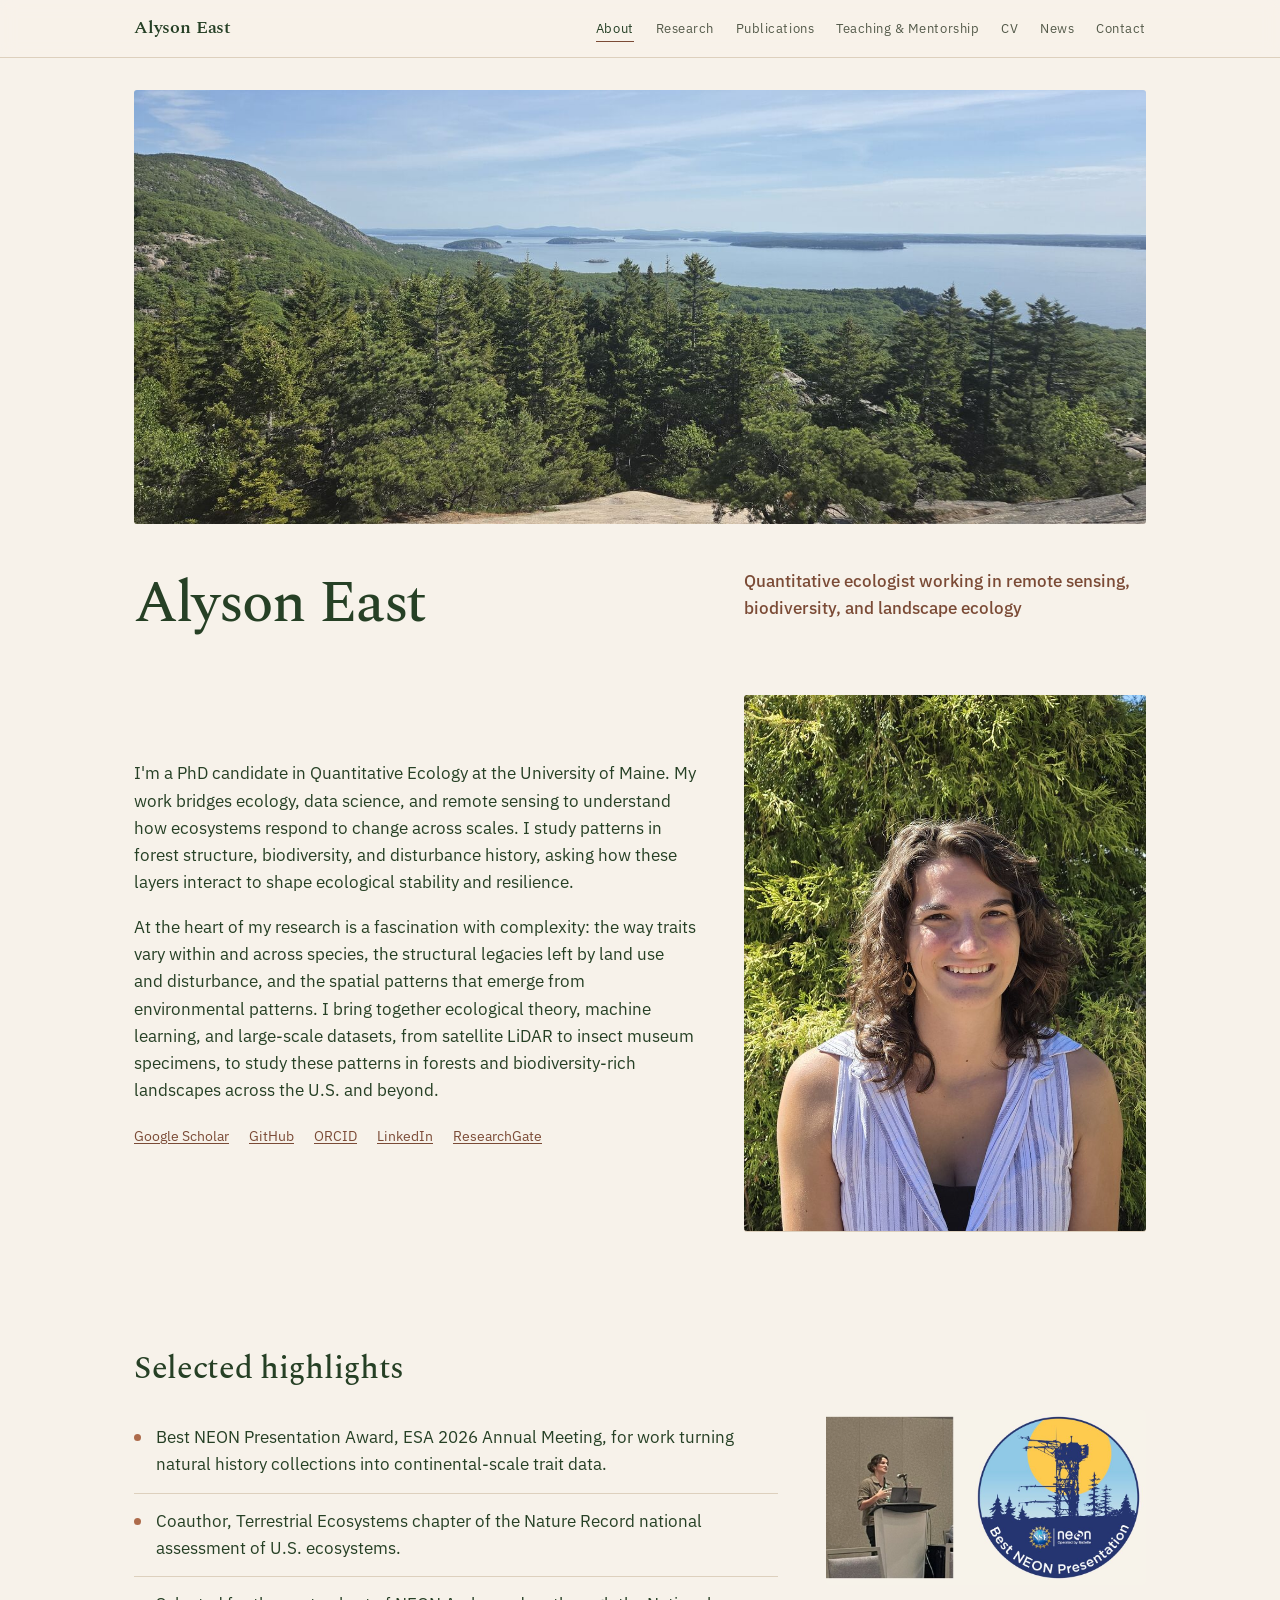
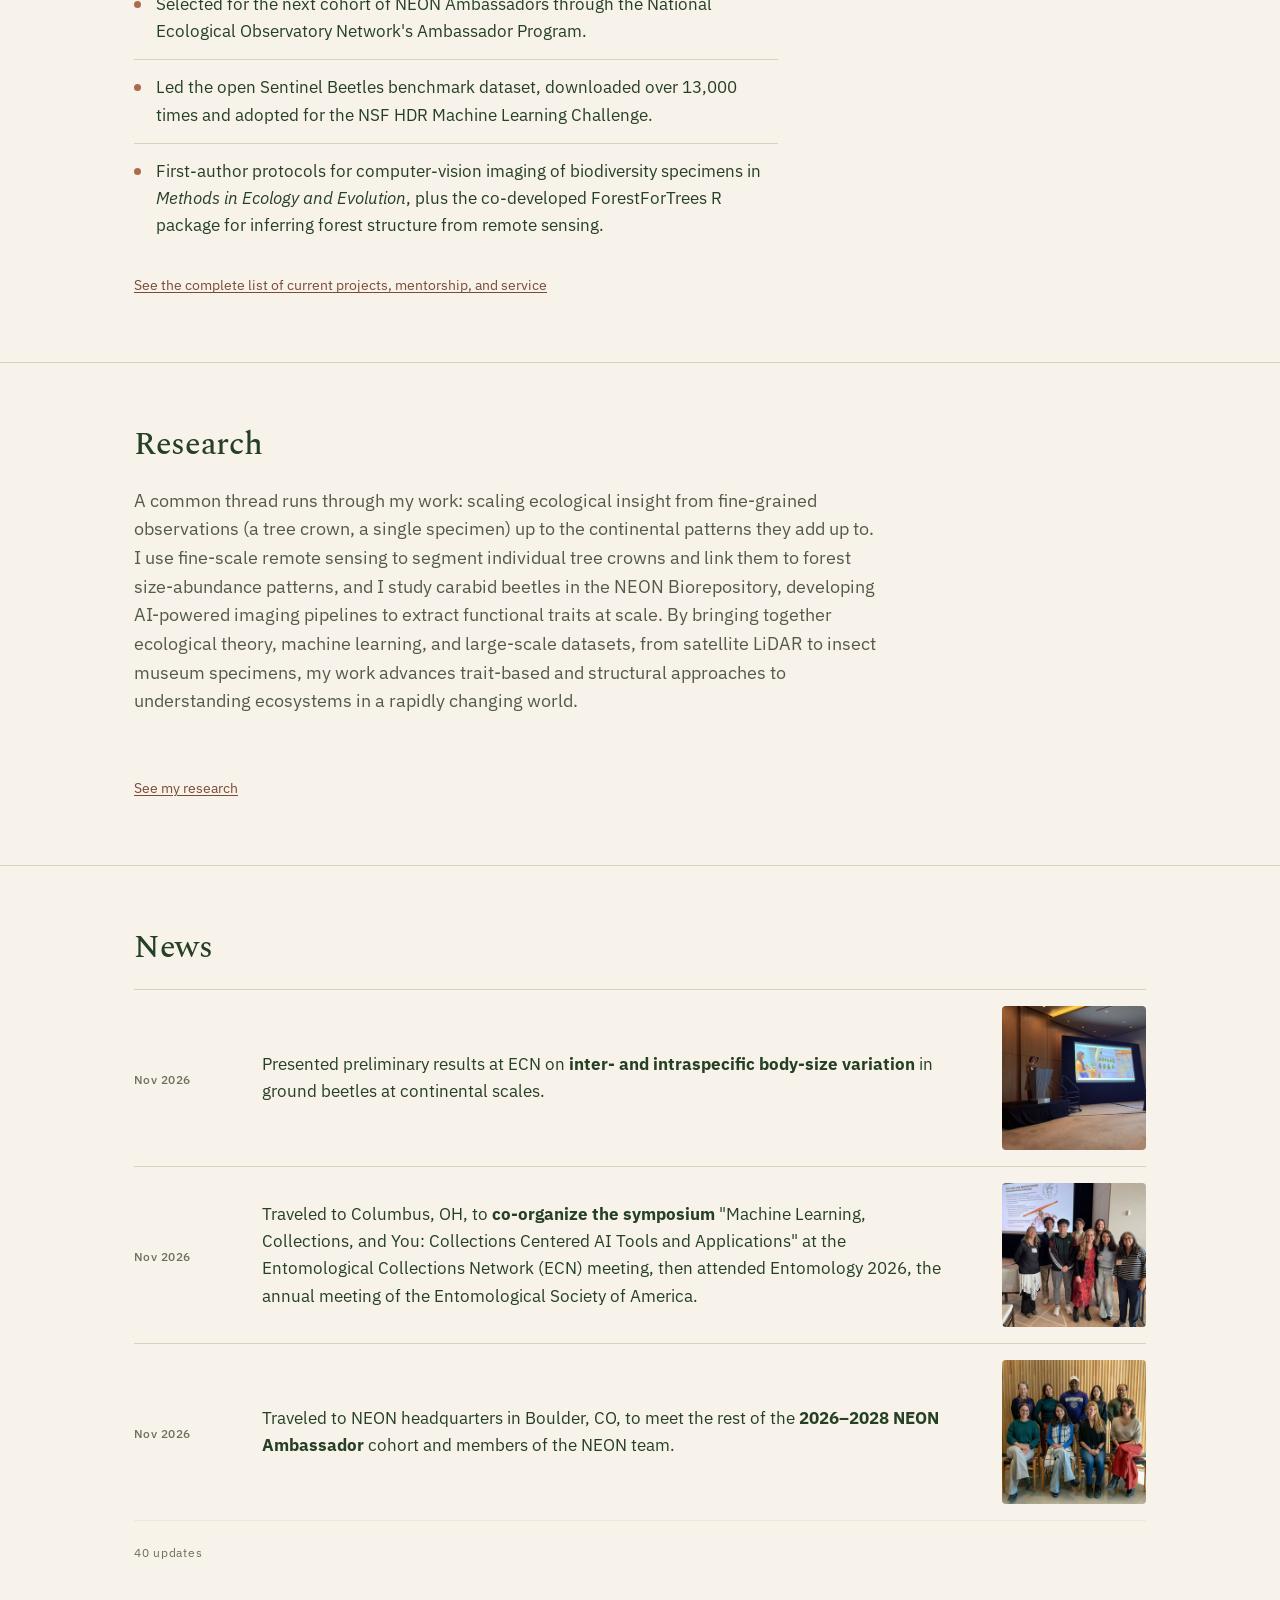
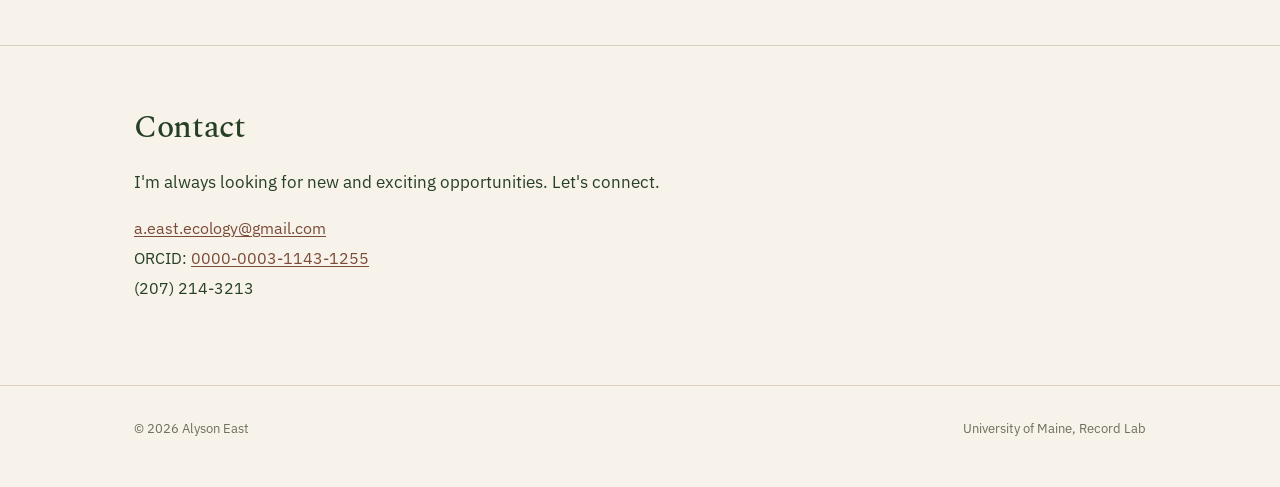
==== commit c75afab7: "Update CV, reorganize mentorship by project, and enlarge photos - Swap the served CV for East_CV_Oct" ====
--- a/index.html
+++ b/index.html
@@ -13,7 +13,7 @@
   <link rel="preconnect" href="https://fonts.googleapis.com">
   <link rel="preconnect" href="https://fonts.gstatic.com" crossorigin>
   <link href="https://fonts.googleapis.com/css2?family=Spectral:ital,wght@0,400;0,500;0,600;1,400&family=IBM+Plex+Sans:wght@400;500;600&display=swap" rel="stylesheet">
-  <link rel="stylesheet" href="style.css?v=2026-11-05">
+  <link rel="stylesheet" href="style.css?v=2026-11-17">
   <script src="site.js"></script>
 </head>
 <body>
@@ -26,7 +26,7 @@
       <a href="#about" aria-current="page">About</a>
       <a href="research.html">Research</a>
       <a href="publications.html">Publications</a>
-      <a href="teaching.html">Teaching</a>
+      <a href="teaching.html">Teaching & Mentorship</a>
       <a href="cv.html">CV</a>
       <a href="#news">News</a>
       <a href="#contact">Contact</a>
--- a/style.css
+++ b/style.css
@@ -414,6 +414,7 @@
 .mentor h3 { font-family: var(--serif); font-size: 1.1rem; margin-bottom: .1rem; }
 .mentor .role-line { font-size: .82rem; color: var(--ink-faint); margin-bottom: .5rem; }
 .mentor p { margin-bottom: 0; }
+.mentor .students { grid-template-columns: 1fr; margin-top: 14px; }
 
 /* research overview: link on flagship blocks */
 .rblock .readmore,
@@ -488,15 +489,25 @@
    ========================================================= */
 
 /* news: optional square thumbnail as a third column */
-.news-item--media { grid-template-columns: 6.5rem minmax(0, 1fr) 5.5rem; }
+.news-item--media {
+  grid-template-columns: 6.5rem minmax(0, 1fr) 9rem;
+  align-items: center;
+}
 .news-thumb {
-  width: 5.5rem; aspect-ratio: 1 / 1; object-fit: cover;
-  border-radius: 3px; background: var(--paper-deep);
+  width: 9rem; aspect-ratio: 1 / 1; object-fit: cover;
+  border-radius: 4px; background: var(--paper-deep);
+}
+@media (max-width: 700px) {
+  .news-item--media { grid-template-columns: 6.5rem minmax(0, 1fr) 6.5rem; }
+  .news-thumb { width: 6.5rem; }
 }
 @media (max-width: 560px) {
-  .news-item--media { grid-template-columns: minmax(0, 1fr) 4.5rem; gap: 4px 16px; }
+  .news-item--media {
+    grid-template-columns: minmax(0, 1fr) 6rem; gap: 8px 16px;
+    align-items: start;
+  }
   .news-item--media .news-date { grid-column: 1 / -1; }
-  .news-thumb { width: 4.5rem; }
+  .news-thumb { width: 6rem; }
 }
 
 /* a list or text block with one photo beside it (home highlights) */
@@ -545,17 +556,17 @@
   gap: 0 40px; margin-top: 8px;
 }
 .student {
-  display: grid; grid-template-columns: 4.5rem minmax(0, 1fr);
-  gap: 0 18px; padding: 18px 0; border-bottom: 1px solid var(--line);
+  display: grid; grid-template-columns: 7rem minmax(0, 1fr);
+  gap: 0 22px; padding: 20px 0; border-bottom: 1px solid var(--line);
   align-items: start;
 }
 .student-photo, .student-initials {
-  width: 4.5rem; aspect-ratio: 1 / 1; border-radius: 3px;
+  width: 7rem; aspect-ratio: 1 / 1; border-radius: 4px;
   object-fit: cover; background: var(--paper-deep);
 }
 .student-initials {
   display: flex; align-items: center; justify-content: center;
-  font-family: var(--serif); font-size: 1.3rem; color: var(--ink-faint);
+  font-family: var(--serif); font-size: 1.8rem; color: var(--ink-faint);
 }
 .student h3 { font-size: 1.05rem; margin-bottom: .1rem; }
 .student .role-line { font-size: .82rem; color: var(--ink-faint); margin-bottom: .4rem; }
